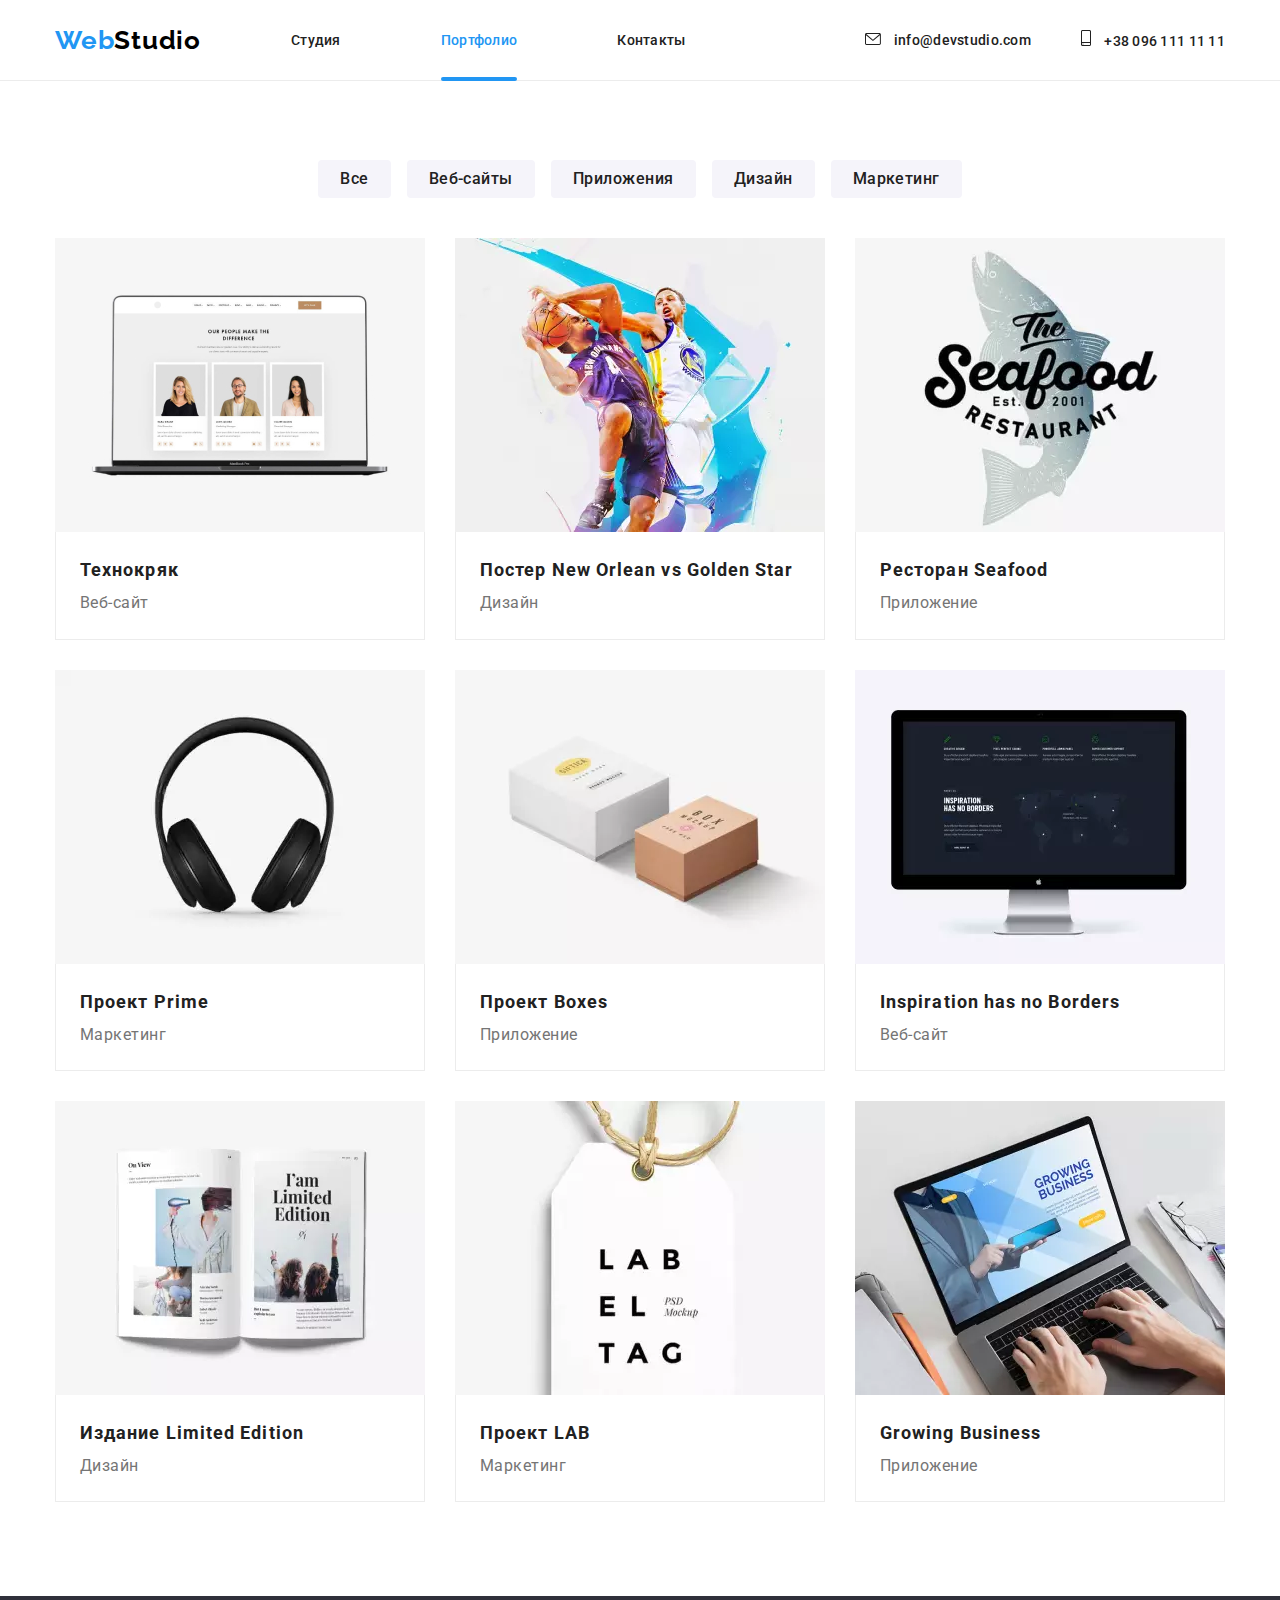
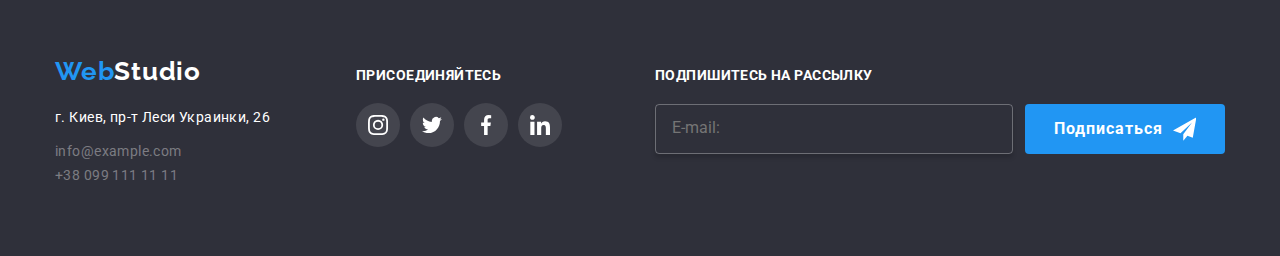
==== portfolio.html @ 4ef81e88 "/" ====
<!DOCTYPE html>
<html lang="ru">
<head>
    <meta charset="UTF-8">
    <meta http-equiv="X-UA-Compatible" content="IE=edge">
    <meta name="viewport" content="width=device-width, initial-scale=1.0">
    <title>Портфолио</title>
    <link 
    href="https://fonts.googleapis.com/css2?family=Raleway:wght@700&family=Roboto:wght@400;500;700;900&display=swap" 
    rel="stylesheet">
    <link  href="https://cdnjs.cloudflare.com/ajax/libs/modern-normalize/1.1.0/modern-normalize.min.css"
     rel="stylesheet"> 
   
     <link rel="stylesheet" href="./css/main.min.css">
</head>
<body>
       <header class="header">
            <div class="container header__container"> 
                <nav class="navigation">
                    <a class="logo" href="./index.html" lang="en">Web<span class="logo__color">Studio</span> </a>
                    
                    <ul class="nav-list">
                        <li class="nav-list__item">
                            <a href="./index.html" class="nav-list__link">Студия</a>
                        </li>
                        <li class="nav-list__item">
                            <a href="" class="nav-list__link nav-list__link--current">Портфолио</a>
                        </li>
                        <li class="nav-list__item">
                            <a href="" class="nav-list__link">Контакты</a>
                        </li>
                    </ul>
                </nav>    
                <ul class="contact">
                    <li class="contact__item ">
                        <a href="mailto:info@devstudio.com" class="contact__link">
                        <svg class="contact__icon"  width="16"  height="12">
                            <use href="./images/icon/symbol-defs.svg#icon-envelope"></use>
                        </svg>
                             info@devstudio.com</a>
                    </li> 
                    <li class="contact__item ">
                        <a href="tel:+380961111111" class="contact__link" > 
                            <svg class="contact__icon" width="10"  height="16">
                                <use href="./images/icon/symbol-defs.svg#icon-smartphone"></use>
                            </svg>   
                             +38 096 111 11 11</a>
                    </li>
                </ul>
                 <!--мобильная версия 480-->
                <button type="button" class="mobile-menu-btn" aria-expanded="false" data-menu-open>
                    <svg class="mobile-menu-btn__icon"  width="40"  height="40"
                        aria-label="Переключатель мобильного меню">
                        <use href="./images/icon/symbol-defs.svg#burger-menu-icon"></use>
                    </svg>
                </button>

            </div>
             <!--скрытое меню-->
             <div class="mobile-menu" data-menu>
                <div class="container mobile-menu__container">
                  <button type="button" class="mobile-menu__close-btn" data-menu-close>
                    <svg class="mobile-menu__close-icon" width="40" height="40">
                      <use href="./images/icon/symbol-defs.svg#close-icon"></use>
                    </svg>
                  </button>
                  <nav class="mobile-menu__nav ">
                    <ul class="mobile-menu__list">
                        <li class="mobile-menu__nav-item">
                        <a class="mobile-menu__link mobile__nav-link--current" href="./index.html">Студия</a>
                        </li>
                        <li class="mobile-menu__nav-item">
                        <a class="mobile-menu__link" href="./portfolio.html">Портфолио</a>
                        </li>
                        <li class="mobile-menu__nav-item">
                        <a class="mobile-menu__link" href="">Контакты</a>
                        </li>
                    </ul>
                </nav>
                    <ul class="mobile-menu__contact">
                        <li class="mobile-menu__contact-item">
                            <a href="tel:+380961111111" class="mobile-menu__contact-link--phone" >   
                                +38 096 111 11 11</a>
                        </li>
                        <li class="mobile-menu__contact-item">
                            <a href="mailto:info@devstudio.com" class="mobile-menu__contact-link--email">
                                info@devstudio.com</a>
                        </li> 
                    </ul>
                    <ul class="mobile-menu__social-list">
                        <li class="mobile-menu__social-item">
                            <a class="mobile-menu__social-link" href="">Instagram</a>
                        </li>
                        <li class="mobile-menu__social-item">
                            <a class="mobile-menu__social-link" href="">Twitter</a>
                        </li>
                        <li class="mobile-menu__social-item">
                            <a class="mobile-menu__social-link" href="">Facebook</a>
                        </li>
                        <li class="mobile-menu__social-item">
                            <a class="mobile-menu__social-link" href="">LinkedIn</a>
                        </li>
                    </ul>
                </div> 
            </div>
        </header>
        
        <main>
            <section class="section"> 
                <div class="container">
                    <h1 class="visually-hidden" visually-hidden> Наши проекты</h1>
                        <ul class="filter-list">
                            <li class="filter-list__item">
                                <button type="button" class="filter-list__button">Все</button>
                            </li>
                            <li class="filter-list__item">
                                <button type="button" class="filter-list__button">Веб-сайты</button>
                            </li>
                            <li class="filter-list__item">
                                <button type="button" class="filter-list__button">Приложения</button>
                            </li>
                            <li class="filter-list__item">
                                <button type="button" class="filter-list__button">Дизайн</button>
                            </li>
                            <li class="filter-list__item">
                                <button type="button" class="filter-list__button">Маркетинг</button>
                            </li>
                        </ul>

                        <ul class="projects-list">
                            <li class="projects-list__item">
                                <a href="#" class="projects-list__link">
                                    <div class="projects-list__overlay">
                                        <picture>
                                            <source 
                                                srcset="./images/img/portfolio-img/img1/webp/img1-lap_370x294.webp 1x, ./images/img/portfolio-img/img1/webp/img1-lap_740x588@2x.webp 2x"
                                                media="(min-width:1199.99px)" type="image/webp">
                                             
                                         
                                            <source
                                                srcset="./images/img/portfolio-img/img1/webp/img1-tab_354x294.webp 1x, ./images/img/portfolio-img/img1/webp/img1-tab_708x588@2x.webp 2x"
                                                media="(min-width:767.99px)" type="image/webp">
        
                                            <source
                                                srcset="./images/img/portfolio-img/img1/webp/img1-mob_450x294.webp 1x, ./images/img/portfolio-img/img1/webp/img1-mob_900x588@2x.webp 2x"
                                                media="(max-width:767.99px)" type="image/webp">
        
                                            <source
                                                srcset="./images/img/portfolio-img/img1/progressive-jpeg/img1-lap_370x294-progressive.jpeg 1x, ./images/img/portfolio-img/img1/progressive-jpeg/img1-lap_740x588@2x-progressive.jpeg 2x"
                                                media="(min-width:1199.99px)">
        
                                            <source
                                                srcset="./images/img/portfolio-img/img1/progressive-jpeg/img1-tab_354x294-progressive.jpeg 1x, ./images/img/portfolio-img/img1/progressive-jpeg/img1-tab_708x588@2x-progressive.jpeg 2x"
                                                media="(min-width:767.99px)">
        
                                            <source
                                                srcset="./images/img/portfolio-img/img1/progressive-jpeg/img1-mob_450x294-progressive.jpeg 1x, ./images/img/portfolio-img/img1/progressive-jpeg/img1-mob_900x588@2x-progressive.jpeg 2x"
                                                media="(max-width:767.99px)">
        
                                            <img src="./images/img/portfolio-img/img1/webp/img1-lap_740x588@2x.webp" alt="Пример дизайна постера" />
                                        </picture>
                            
                                        <p class="projects-list__overlay-text">
                                            Технокряк это современная площадка распространения коронавируса. Компании используют
                                            эту платформу для цифрового
                                            шпионажа и атак на защищённые сервера конкурентов.
                                        </p>
                                    </div>
                                    <div class="projects-list__container projects-list__container--bot">
                                        <h2 class="projects-list__title">Технокряк</h2>
                                        <p class="projects-list__text">Веб-сайт</p>
                                    </div>
                                </a>
                            </li>
                            <li class="projects-list__item">
                                 <a href="#" class="projects-list__link">
                                    <div class="projects-list__overlay">
                                        <picture>
                                            <source
                                                srcset="./images/img/portfolio-img/img2/webp/img2-lap_370x294.webp 1x, ./images/img/portfolio-img/img2/webp/img2-lap_740x588@2x.webp 2x"
                                                media="(min-width:1199.99px)" type="image/webp">
        
                                            <source
                                                srcset="./images/img/portfolio-img/img2/webp/img2-tab_354x294.webp 1x, ./images/img/portfolio-img/img2/webp/img2-tab_708x588@2x.webp 2x"
                                                media="(min-width:767.99px)" type="image/webp">
        
                                            <source
                                                srcset="./images/img/portfolio-img/img2/webp/img2-mob_450x294.webp 1x, ./images/img/portfolio-img/img2/webp/img2-mob_900x588@2x.webp 2x"
                                                media="(max-width:767.99px)" type="image/webp">
        
                                            <source
                                                srcset="./images/img/portfolio-img/img2/progressive-jpeg/img2-lap_370x294-progressive.jpeg 1x, ./images/img/portfolio-img/img2/progressive-jpeg/img2-lap_740x588@2x-progressive.jpeg 2x"
                                                media="(min-width:1199.99px)">
        
                                            <source
                                                srcset="./images/img/portfolio-img/img2/progressive-jpeg/img2-tab_354x294-progressive.jpeg 1x, ./images/img/portfolio-img/img2/progressive-jpeg/img2-tab_708x588@2x-progressive.jpeg 2x"
                                                media="(min-width:767.99px)">
        
                                            <source
                                                srcset="./images/img/portfolio-img/img2/progressive-jpeg/img2-mob_450x294-progressive.jpeg 1x, ./images/img/portfolio-img/img2/progressive-jpeg/img2-mob_900x588@2x-progressive.jpeg 2x"
                                                media="(max-width:767.99px)">
        
                                            <img src="./images/img/portfolio-img/img2/webp/img2-lap_740x588@2x.webp" alt="Пример дизайна постера" />
                                        </picture>
                                        
                                        <p class="projects-list__overlay-text">
                                            Технокряк это современная площадка распространения коронавируса. Компании используют
                                            эту платформу для цифрового
                                            шпионажа и атак на защищённые сервера конкурентов.
                                        </p>
                                    </div>
                                    <div class="projects-list__container">
                                        <h2 class="projects-list__title">Постер New Orlean vs Golden Star</h2>
                                        <p class="projects-list__text">Дизайн</p>
                                    </div>
                                </a>
                            </li>
                            <li class="projects-list__item">
                                 <a href="#" class="projects-list__link">
                                    <div class="projects-list__overlay">
                                        <picture>
                                            <source
                                                srcset="./images/img/portfolio-img/img3/webp/img3-lap_370x294.webp 1x, ./images/img/portfolio-img/img3/webp/img3-lap_740x588@2x.webp 2x"
                                                media="(min-width:1199.99px)" type="image/webp">
        
                                            <source
                                                srcset="./images/img/portfolio-img/img3/webp/img3-tab_354x294.webp 1x, ./images/img/portfolio-img/img3/webp/img3-tab_708x588@2x.webp 2x"
                                                media="(min-width:767.99px)" type="image/webp">
        
                                            <source
                                                srcset="./images/img/portfolio-img/img3/webp/img3-mob_450x294.webp 1x, ./images/img/portfolio-img/img3/webp/img3-mob_900x588@2x.webp 2x"
                                                media="(max-width:767.99px)" type="image/webp">
        
                                            <source
                                                srcset="./images/img/portfolio-img/img3/progressive-jpeg/img3-lap_370x294-progressive.jpeg 1x, ./images/img/portfolio-img/img3/progressive-jpeg/img3-lap_740x588@2x-progressive.jpeg 2x"
                                                media="(min-width:1199.99px)">
        
                                            <source
                                                srcset="./images/img/portfolio-img/img3/progressive-jpeg/img3-tab_354x294-progressive.jpeg 1x, ./images/img/portfolio-img/img3/progressive-jpeg/img3-tab_708x588@2x-progressive.jpeg 2x"
                                                media="(min-width:767.99px)">
        
                                            <source
                                                srcset="./images/img/portfolio-img/img3/progressive-jpeg/img3-mob_450x294-progressive.jpeg 1x, ./images/img/portfolio-img/img3/progressive-jpeg/img3-mob_900x588@2x-progressive.jpeg 2x"
                                                media="(max-width:767.99px)">
        
                                            <img src="./images/img/portfolio-img/img3/webp/img3-lap_740x588@2x.webp" alt="Приложения для ресторана" />
                                        </picture>

                                    
                                        <p class="projects-list__overlay-text">
                                            Технокряк это современная площадка распространения коронавируса. Компании используют
                                            эту платформу для цифрового
                                            шпионажа и атак на защищённые сервера конкурентов.
                                        </p>
                                    </div>
                                    <div class="projects-list__container">
                                        <h2 class="projects-list__title">Ресторан Seafood</h2>
                                        <p class="projects-list__text">Приложение</p>
                                    </div>
                                </a>
                            </li>
                            <li class="projects-list__item">
                                 <a href="#" class="projects-list__link">
                                    <div class="projects-list__overlay">
                                        <picture>
                                            <source
                                                srcset="./images/img/portfolio-img/img4/webp/img4-lap_370x294.webp 1x, ./images/img/portfolio-img/img4/webp/img4-lap_740x588@2x.webp 2x"
                                                media="(min-width:1199.99px)" type="image/webp">
        
                                            <source
                                                srcset="./images/img/portfolio-img/img4/webp/img4-tab_354x294.webp 1x, ./images/img/portfolio-img/img4/webp/img4-tab_708x588@2x.webp 2x"
                                                media="(min-width:767.99px)" type="image/webp">
        
                                            <source
                                                srcset="./images/img/portfolio-img/img4/webp/img4-mob_450x294.webp 1x, ./images/img/portfolio-img/img4/webp/img4-mob_900x588@2x.webp 2x"
                                                media="(max-width:767.99px)" type="image/webp">
        
                                            <source
                                                srcset="./images/img/portfolio-img/img4/progressive-jpeg/img4-lap_370x294-progressive.jpeg 1x, ./images/img/portfolio-img/img4/progressive-jpeg/img4-lap_740x588@2x-progressive.jpeg 2x"
                                                media="(min-width:1199.99px)">
        
                                            <source
                                                srcset="./images/img/portfolio-img/img4/progressive-jpeg/img4-tab_354x294-progressive.jpeg 1x, ./images/img/portfolio-img/img4/progressive-jpeg/img4-tab_708x588@2x-progressive.jpeg 2x"
                                                media="(min-width:767.99px)">
        
                                            <source
                                                srcset="./images/img/portfolio-img/img4/progressive-jpeg/img4-mob_450x294-progressive.jpeg 1x, ./images/img/portfolio-img/img4/progressive-jpeg/img4-mob_900x588@2x-progressive.jpeg 2x"
                                                media="(max-width:767.99px)">
        
                                            <img src="./images/img/portfolio-img/img4/webp/img4-lap_740x588@2x.webp" alt="Маркетинговый проект Прайм" />
                                        </picture>
        
                                       
                                        <p class="projects-list__overlay-text">
                                            Технокряк это современная площадка распространения коронавируса. Компании используют
                                            эту платформу для цифрового
                                            шпионажа и атак на защищённые сервера конкурентов.
                                        </p>
                                    </div>
                                    <div class="projects-list__container">
                                        <h2 class="projects-list__title">Проект Prime</h2>
                                        <p class="projects-list__text">Маркетинг</p>
                                    </div>
                                </a>
                            </li>
                            <li class="projects-list__item">
                                 <a href="#" class="projects-list__link">
                                    <div class="projects-list__overlay">
                                        <picture>
                                            <source
                                                srcset="./images/img/portfolio-img/img5/webp/img5-lap_370x294.webp 1x, ./images/img/portfolio-img/img5/webp/img5-lap_740x588@2x.webp 2x"
                                                media="(min-width:1199.99px)" type="image/webp">
        
                                            <source
                                                srcset="./images/img/portfolio-img/img5/webp/img5-tab_354x294.webp 1x, ./images/img/portfolio-img/img5/webp/img5-tab_708x588@2x.webp 2x"
                                                media="(min-width:767.99px)" type="image/webp">
        
                                            <source
                                                srcset="./images/img/portfolio-img/img5/webp/img5-mob_450x294.webp 1x, ./images/img/portfolio-img/img5/webp/img5-mob_900x588@2x.webp 2x"
                                                media="(max-width:767.99px)" type="image/webp">
        
                                            <source
                                                srcset="./images/img/portfolio-img/img5/progressive-jpeg/img5-lap_370x294-progressive.jpeg 1x, ./images/img/portfolio-img/img5/progressive-jpeg/img5-lap_740x588@2x-progressive.jpeg 2x"
                                                media="(min-width:1199.99px)">
        
                                            <source
                                                srcset="./images/img/portfolio-img/img5/progressive-jpeg/img5-tab_354x294-progressive.jpeg 1x, ./imagesimg/portfolio-img/img5/progressive-jpeg/img5-tab_708x588@2x-progressive.jpeg 2x"
                                                media="(min-width:767.99px)">
        
                                            <source
                                                srcset="./images/img/portfolio-img/img5/progressive-jpeg/img5-mob_450x294-progressive.jpeg 1x, ./images/img/portfolio-img/img5/progressive-jpeg/img5-mob_900x588@2x-progressive.jpeg 2x"
                                                media="(max-width:767.99px)">
        
                                            <img src="./images/img/portfolio-img/img5/webp/img5-lap_740x588@2x.webp" alt="Приложение коробки" />
                                        </picture>
                                    
                                        <p class="projects-list__overlay-text">
                                            Технокряк это современная площадка распространения коронавируса. Компании используют
                                            эту платформу для цифрового
                                            шпионажа и атак на защищённые сервера конкурентов.
                                        </p>
                                    </div>
                                    <div class="projects-list__container">
                                        <h2 class="projects-list__title">Проект Boxes</h2>
                                        <p class="projects-list__text">Приложение</p>
                                    </div>
                                </a>
                            </li>
                            <li class="projects-list__item">
                                 <a href="#" class="projects-list__link">
                                    <div class="projects-list__overlay">
                                        <picture>
                                            <source
                                                srcset="./images/img/portfolio-img/img6/webp/img6-lap_370x294.webp 1x, ./images/img/portfolio-img/img6/webp/img6-lap_740x588@2x.webp 2x"
                                                media="(min-width:1199.99px)" type="image/webp">
        
                                            <source
                                                srcset="./images/img/portfolio-img/img6/webp/img6-tab_354x294.webp 1x, ./images/img/portfolio-img/img6/webp/img6-tab_708x588@2x.webp 2x"
                                                media="(min-width:767.99px)" type="image/webp">
        
                                            <source
                                                srcset="./images/img/portfolio-img/img6/webp/img6-mob_450x294.webp 1x, ./images/img/portfolio-img/img6/webp/img6-mob_900x588@2x.webp 2x"
                                                media="(max-width:767.99px)" type="image/webp">
        
                                            <source
                                                srcset="./images/img/portfolio-img/img6/progressive-jpeg/img6-lap_370x294-progressive.jpeg 1x, ./images/img/portfolio-img/img6/progressive-jpeg/img6-lap_740x588@2x-progressive.jpeg 2x"
                                                media="(min-width:1199.99px)">
        
                                            <source
                                                srcset="./images/img/portfolio-img/img6/progressive-jpeg/img6-tab_354x294-progressive.jpeg 1x, ./images/img/portfolio-img/img6/progressive-jpeg/img6-tab_708x588@2x-progressive.jpeg 2x"
                                                media="(min-width:767.99px)">
        
                                            <source
                                                srcset="./images/img/portfolio-img/img6/progressive-jpeg/img6-mob_450x294-progressive.jpeg 1x, ./images/img/portfolio-img/img6/progressive-jpeg/img6-mob_900x588@2x-progressive.jpeg 2x"
                                                media="(max-width:767.99px)">
        
                                            <img src="./images/img/portfolio-img/img6/webp/img6-lap_740x588@2x.webp" lang="en"
                                                alt=" Web-site Inspiration has no Borders" />
                                        </picture>

                                        <p class="projects-list__overlay-text">
                                            Технокряк это современная площадка распространения коронавируса. Компании используют
                                            эту платформу для цифрового
                                            шпионажа и атак на защищённые сервера конкурентов.
                                        </p>
                                    </div>
                                    <div class="projects-list__container">
                                        <h2 class="projects-list__title">Inspiration has no Borders</h2>
                                        <p class="projects-list__text">Веб-сайт</p>
                                    </div>
                                </a>
                            </li>
                            <li class="projects-list__item">
                                 <a href="#" class="projects-list__link">
                                    <div class="projects-list__overlay">
                                        <picture>
                                            <source
                                                srcset="./images/img/portfolio-img/img7/webp/img7-lap_370x294.webp 1x, ./images/img/portfolio-img/img7/webp/img7-lap_740x588@2x.webp 2x"
                                                media="(min-width:1199.99px)" type="image/webp">
        
                                            <source
                                                srcset="./images/img/portfolio-img/img7/webp/img7-tab_354x294.webp 1x, ./images/img/portfolio-img/img7/webp/img7-tab_708x588@2x.webp 2x"
                                                media="(min-width:767.99px)" type="image/webp">
        
                                            <source
                                                srcset="./images/img/portfolio-img/img7/webp/img7-mob_450x294.webp 1x, ./images/img/portfolio-img/img7/webp/img7-mob_900x588@2x.webp 2x"
                                                media="(max-width:767.99px)" type="image/webp">
        
                                            <source
                                                srcset="./images/img/portfolio-img/img7/progressive-jpeg/img7-lap_370x294-progressive.jpeg 1x, ./images/img/portfolio-img/img7/progressive-jpeg/img7-lap_740x588@2x-progressive.jpeg 2x"
                                                media="(min-width:1199.99px)">
        
                                            <source
                                                srcset="./images/img/portfolio-img/img7/progressive-jpeg/img7-tab_354x294-progressive.jpeg 1x, ./images/img/portfolio-img/img7/progressive-jpeg/img7-tab_708x588@2x-progressive.jpeg 2x"
                                                media="(min-width:767.99px)">
        
                                            <source
                                                srcset="./images/img/portfolio-img/img7/progressive-jpeg/img7-mob_450x294-progressive.jpeg 1x, ./images/img/portfolio-img/img7/progressive-jpeg/img7-mob_900x588@2x-progressive.jpeg 2x"
                                                media="(max-width:767.99px)">
        
                                            <img src="./images/img/portfolio-img/img7/webp/img7-lap_740x588@2x.webp" alt="Дизайн книги" />
                                        </picture>
                                      
                                        <p class="projects-list__overlay-text">
                                            Технокряк это современная площадка распространения коронавируса. Компании используют
                                            эту платформу для цифрового
                                            шпионажа и атак на защищённые сервера конкурентов.
                                        </p>
                                    </div>
                                    <div class="projects-list__container">
                                        <h2 class="projects-list__title">Издание Limited Edition</h2>
                                        <p class="projects-list__text">Дизайн</p>
                                    </div>
                                </a>
                            </li>
                            <li class="projects-list__item">
                                 <a href="#" class="projects-list__link">
                                    <div class="projects-list__overlay">
                                        <picture>
                                            <source
                                                srcset="./images/img/portfolio-img/img8/webp/img8-lap_370x294.webp 1x, ./images/img/portfolio-img/img8/webp/img8-lap_740x588@2x.webp 2x"
                                                media="(min-width:1199.99px)" type="image/webp">
        
                                            <source
                                                srcset="./images/img/portfolio-img/img8/webp/img8-tab_354x294.webp 1x, ./images/img/portfolio-img/img8/webp/img8-tab_708x588@2x.webp 2x"
                                                media="(min-width:767.99px)" type="image/webp">
        
                                            <source
                                                srcset="./images/img/portfolio-img/img8/webp/img8-mob_450x294.webp 1x, ./images/img/portfolio-img/img8/webp/img8-mob_900x588@2x.webp 2x"
                                                media="(max-width:767.99px)" type="image/webp">
        
                                            <source
                                                srcset="./images/img/portfolio-img/img8/progressive-jpeg/img8-lap_370x294-progressive.jpeg 1x, ./images/img/portfolio-img/img8/progressive-jpeg/img8-lap_740x588@2x-progressive.jpeg 2x"
                                                media="(min-width:1199.99px)">
        
                                            <source
                                                srcset="./images/img/portfolio-img/img8/progressive-jpeg/img8-tab_354x294-progressive.jpeg 1x, ./images/img/portfolio-img/img8/progressive-jpeg/img8-tab_708x588@2x-progressive.jpeg 2x"
                                                media="(min-width:767.99px)">
        
                                            <source
                                                srcset="./images/img/portfolio-img/img8/progressive-jpeg/img8-mob_450x294-progressive.jpeg 1x, ./images/img/portfolio-img/img8/progressive-jpeg/img8-mob_900x588@2x-progressive.jpeg 2x"
                                                media="(max-width:767.99px)">
        
                                            <img src="./images/img/portfolio-img/img8/webp/img8-lap_740x588@2x.webp" alt="Маркетинговый проект" />
                                        </picture>
        
                                      
                                        <p class="projects-list__overlay-text">
                                            Технокряк это современная площадка распространения коронавируса. Компании используют
                                            эту платформу для цифрового
                                            шпионажа и атак на защищённые сервера конкурентов.
                                        </p>
                                    </div>
                                    <div class="projects-list__container">
                                        <h2 class="projects-list__title">Проект LAB</h2>
                                        <p class="projects-list__text">Маркетинг</p>
                                    </div>
                                </a>
                            </li>
                            <li class="projects-list__item">
                                 <a href="#" class="projects-list__link">
                                    <div class="projects-list__overlay">
                                        <picture>
                                            <source
                                                srcset="./images/img/portfolio-img/img9/webp/img9-lap_370x294.webp 1x, ./images/img/portfolio-img/img9/webp/img9-lap_740x588@2x.webp 2x"
                                                media="(min-width:1199.99px)" type="image/webp">
        
                                            <source
                                                srcset="./images/img/portfolio-img/img9/webp/img9-tab_354x294.webp 1x, ./images/img/portfolio-img/img9/webp/img9-tab_708x588@2x.webp 2x"
                                                media="(min-width:767.99px)" type="image/webp">
        
                                            <source
                                                srcset="./images/img/portfolio-img/img9/webp/img9-mob_450x294.webp 1x, ./images/img/portfolio-img/img9/webp/img9-mob_900x588@2x.webp 2x"
                                                media="(max-width:767.99px)" type="image/webp">
        
                                            <source
                                                srcset="./images/img/portfolio-img/img9/progressive-jpeg/img9-lap_370x294-progressive.jpeg 1x, ./images/img/portfolio-img/img9/progressive-jpeg/img9-lap_740x588@2x-progressive.jpeg 2x"
                                                media="(min-width:1199.99px)">
        
                                            <source
                                                srcset="./images/img/portfolio-img/img9/progressive-jpeg/img9-tab_354x294-progressive.jpeg 1x, ./images/img/portfolio-img/img9/progressive-jpeg/img9-tab_708x588@2x-progressive.jpeg 2x"
                                                media="(min-width:767.99px)">
        
                                            <source
                                                srcset="./images/img/portfolio-img/img9/progressive-jpeg/img9-mob_450x294-progressive.jpeg 1x, ./images/img/portfolio-img/img9/progressive-jpeg/img9-mob_900x588@2x-progressive.jpeg 2x"
                                                media="(max-width:767.99px)">
        
                                            <img src="./images/img/portfolio-img/img9/webp/img9-lap_740x588@2x.webp" alt="Growing Business app"
                                                lang="en" />
                                        </picture>
                                        
                                        <p class="projects-list__overlay-text">
                                            Технокряк это современная площадка распространения коронавируса. Компании используют
                                            эту платформу для цифрового
                                            шпионажа и атак на защищённые сервера конкурентов.
                                        </p>
                                    </div>
                                    <div class="projects-list__container">
                                        <h2 class="projects-list__title">Growing Business</h2>
                                        <p class="projects-list__text">Приложение</p>
                                    </div>
                                </a>
                            </li>
                        </ul>
                </div>
            </section>    
        </main>
        <footer class="footer">
            <div class=" container footer__container"> 
                <div class="footer__contacts">
                    <a class="footer__logo"  href="./index.html" lang="en" >Web<span class="footer-color">Studio</span></a> 
                    <address class="address">
                        <ul class="address__list">
                            <li class="address__item">
                                <a href="https://www.google.com.ua/maps/place/%D0%B1%D1%83%D0%BB.+%D0%9B%D0%B5%D1%81%D0%B8+%D0%A3%D0%BA%D1%80%D0%B0%D0%B8%D0%BD%D0%BA%D0%B8,+26,+%D0%9A%D0%B8%D0%B5%D0%B2,+02000/@50.4265807,30.5361971,17z/data=!3m1!4b1!4m5!3m4!1s0x40d4cf0e033ecbe9:0x57a4dffefec77da0!8m2!3d50.4265807!4d30.5383858?hl=ru" 
                                    target="_blank" class="footer__address">г. Киев, пр-т Леси Украинки, 26</a>
                                </li>
                            <li class="address__item">
                                <a href="mailto:info@example.com" class="footer__link">info@example.com</a>
                            </li>
                            <li class="address-item">
                                <a href="tel:+3809911111111" class="footer__link">+38 099 111 11 11</a>
                            </li>
                        </ul>
                    </address>
                </div>
                <div class="footer-social">
                    <h3 class="footer-title">присоединяйтесь</h3>
                    <ul class="footer-social-list">
                        <li class="footer-social-list__item"> 
                            <a class="footer-social-list__link" href="">
                            <svg class="footer-social-list__icon" width="20"  height="20">
                                <use href="./images/icon/symbol-defs.svg#icon-instagram"> </use>
                            </svg>
                            </a>
                        </li>
                        <li class="footer-social-list__item"> 
                            <a class="footer-social-list__link" href="">
                            <svg class="footer-social-list__icon" width="20"  height="20">
                                <use href="./images/icon/symbol-defs.svg#icon-twitter"> </use>
                            </svg>
                            </a>
                        </li>
                        <li class="footer-social-list__item"> 
                            <a class="footer-social-list__link" href="">
                            <svg class="footer-social-list__icon" width="20"  height="20">
                                <use href="./images/icon/symbol-defs.svg#icon-facebook"> </use>
                            </svg>
                            </a>
                        </li>
                        <li class="footer-social-list__item"> 
                            <a class="footer-social-list__link" href="">
                            <svg class="footer-social-list__icon" width="20"  height="20">
                                <use href="./images/icon/symbol-defs.svg#icon-linkedin"> </use>
                            </svg>
                            </a>
                        </li>
                    </ul>
                </div>
                 <!-- 6 дз -->
                <div class="footer__subscribe">
                    <h3 class="subscribe__title">подпишитесь на рассылку</h3>
                    <form class="subscribe__form">
                        <label class="subscribe__label"> 
                          <input type="email" class="subscribe__input" name="email" placeholder="E-mail:"/>
                          <button type="submit" class="subscribe__button">Подписаться
                            <svg class="subscribe__button-icon" width="24"  height="24">
                                <use href="./images/icon/symbol-defs.svg#icon-icon-send"></use>
                            </svg>
                        </button>
                        </label>
                    </form>
                </div>
            </div> 
        </footer>
        <script src="./js/menu.js"></script>
</body>
</html>
---- css/main.min.css ----
:root{--primary-text-color: #757575;--title-text-color: #212121;--accent-color: #2196F3;--color-logo: #000000;--color-background: #2F303A;--color-footer-contact: #FFFFFF60;--background-button-member: #F5F4FA;--primary-color-white: #FFFFFF;--color-box-button: #188CEB}.visually-hidden{position:absolute;width:1px;height:1px;margin:-1px;padding:0;overflow:hidden;border:0;clip:rect(0 0 0 0)}h1,h2,h3,h4,h5,h6,p{margin-top:0;margin-bottom:0}body{font-family:roboto,sans-serif}ul{list-style:none;padding:0;margin:0}img{display:block;max-width:100%;height:auto}.section{padding-top:94px;padding-bottom:94px}.container{width:1200px;padding:0 15px;margin:0 auto}@media screen and (max-width: 480px){.container{width:100%}}@media screen and (min-width: 480px){.container{width:480px}}@media screen and (min-width: 768px){.container{width:768px}}@media screen and (min-width: 1200px){.container{width:1200px}}.backdrop{position:fixed;top:0;left:0;width:100%;height:100%;background-color:rgba(0,0,0,.2);opacity:1;-webkit-transition:opacity 250ms cubic-bezier(0.4, 0, 0.2, 1);transition:opacity 250ms cubic-bezier(0.4, 0, 0.2, 1)}.backdrop.is-hidden{opacity:0;pointer-events:none}.modal{position:absolute;left:50%;top:50%;-webkit-transform:translate(-50%, -50%) scale(1);transform:translate(-50%, -50%) scale(1);width:528px;height:581px;padding:40px;-webkit-box-shadow:0px 1px 3px rgba(0,0,0,.12),0px 1px 1px rgba(0,0,0,.14),0px 2px 1px rgba(0,0,0,.2);box-shadow:0px 1px 3px rgba(0,0,0,.12),0px 1px 1px rgba(0,0,0,.14),0px 2px 1px rgba(0,0,0,.2);border-radius:4px;background-color:var(--primary-color-white);-webkit-transition:-webkit-transform 250ms cubic-bezier(0.4, 0, 0.2, 1);transition:-webkit-transform 250ms cubic-bezier(0.4, 0, 0.2, 1);transition:transform 250ms cubic-bezier(0.4, 0, 0.2, 1);transition:transform 250ms cubic-bezier(0.4, 0, 0.2, 1), -webkit-transform 250ms cubic-bezier(0.4, 0, 0.2, 1)}.backdrop.is-hidden .modal{-webkit-transform:translate(-50%, -50%) scale(1.2);transform:translate(-50%, -50%) scale(1.2)}.modal__button{position:absolute;right:8px;top:8px;padding:0;font-size:0;border-radius:50%;cursor:pointer;border:none;stroke-opacity:.1;-webkit-transition:background-color 250ms cubic-bezier(0.4, 0, 0.2, 1);transition:background-color 250ms cubic-bezier(0.4, 0, 0.2, 1)}.modal__button:hover,.modal__button:focus{fill:var(--accent-color)}.modal__title{font-size:20px;line-height:1.15;text-align:center;letter-spacing:.03em;color:var(--title-text-color);margin-bottom:12px}.modal__item:not(:last-child){margin-bottom:10px}.modal__item:last-child{margin-bottom:20px}.modal__label{position:relative;display:-webkit-box;display:-ms-flexbox;display:flex;-webkit-box-orient:vertical;-webkit-box-direction:normal;-ms-flex-direction:column;flex-direction:column;font-size:12px;line-height:1.17;letter-spacing:.01em;color:var(--primary-text-color)}.modal__label:focus-within .modal__button-icon{fill:var(--accent-color)}.modal__button-icon{position:absolute;left:12px;bottom:11px;fill:var(--title-text-color)}.modal__input{height:40px;border:1px solid rgba(33,33,33,.2);border-radius:4px;outline:none;padding:11px;padding-left:40px;margin-top:4px}.modal__input:focus{border-color:var(--accent-color)}.modal__textarea{height:120px;border:1px solid rgba(33,33,33,.2);border-radius:4px;padding:12px 16px;resize:none;outline:none;margin-top:4px}.modal__textarea:focus{border-color:var(--accent-color)}.modal__item textarea::-webkit-input-placeholder{font-size:14px;line-height:1.14;letter-spacing:.01em;color:rgba(117,117,117,.5)}.modal__item textarea::-moz-placeholder{font-size:14px;line-height:1.14;letter-spacing:.01em;color:rgba(117,117,117,.5)}.modal__item textarea:-ms-input-placeholder{font-size:14px;line-height:1.14;letter-spacing:.01em;color:rgba(117,117,117,.5)}.modal__item textarea::-ms-input-placeholder{font-size:14px;line-height:1.14;letter-spacing:.01em;color:rgba(117,117,117,.5)}.modal__item textarea::placeholder{font-size:14px;line-height:1.14;letter-spacing:.01em;color:rgba(117,117,117,.5)}.modal__label-checkbox{position:relative;display:-webkit-box;display:-ms-flexbox;display:flex;-webkit-box-orient:horizontal;-webkit-box-direction:reverse;-ms-flex-direction:row-reverse;flex-direction:row-reverse;-webkit-box-pack:center;-ms-flex-pack:center;justify-content:center;-webkit-box-align:center;-ms-flex-align:center;align-items:center;margin-bottom:30px;margin-top:20px}.modal__checkbox{-webkit-appearance:none;-moz-appearance:none;appearance:none}.checkbox__icon{width:15px;height:15px;border:2px solid #000;border-radius:2px}.modal__checkbox:checked+.checkbox__icon{background-position:center;border:rgba(0,0,0,0);background-color:var(--accent-color);background-image:url(../images/icon/icon-check2.svg);background-origin:border-box;background-repeat:no-repeat}.checkbox__span{font-size:14px;line-height:1.71;letter-spacing:.03em;color:var(--primary-text-color);margin-left:10px}.modal__link{font-size:14px;line-height:1.71;letter-spacing:.03em;color:var(--accent-color);text-decoration:none;cursor:pointer;-webkit-transition:color 250ms cubic-bezier(0.4, 0, 0.2, 1);transition:color 250ms cubic-bezier(0.4, 0, 0.2, 1)}.modal__link:hover,.modal__link:focus{color:var(--color-box-button);text-decoration:underline}.modal__submit-wrapper{display:-webkit-box;display:-ms-flexbox;display:flex;-webkit-box-pack:center;-ms-flex-pack:center;justify-content:center}.modal__submit{font-family:"Roboto";font-style:normal;font-weight:700;font-size:16px;line-height:1.88;letter-spacing:.06em;padding:10px;width:200px;text-align:center;border:none;-webkit-transition:background-color 250ms cubic-bezier(0.4, 0, 0.2, 1);transition:background-color 250ms cubic-bezier(0.4, 0, 0.2, 1);color:var(--primary-color-white);background-color:var(--accent-color);border-radius:4px;cursor:pointer}.modal__submit:hover,.modal__submit:focus{background-color:var(--color-box-button)}@media(max-width: 1200px){.modal{width:450px;height:609px}.checkbox__span,.modal__link{font-size:12px}}@media screen and (max-width: 481px){.modal{max-width:calc((100% - 30px)/1)}.checkbox__span,.modal__link{font-size:12px}}.logo{color:var(--accent-color);font-family:Raleway,cursive;font-weight:700;font-size:26px;line-height:1.17;text-decoration:none;text-transform:none;letter-spacing:.03em}.logo__color{color:var(--color-logo)}.header{position:relative}.header__container{display:-webkit-box;display:-ms-flexbox;display:flex;-webkit-box-pack:justify;-ms-flex-pack:justify;justify-content:space-between;-webkit-box-align:center;-ms-flex-align:center;align-items:center}.mobile-menu-btn{border:none;background-color:rgba(0,0,0,0);padding:0;line-height:0;cursor:pointer}.mobile-menu-btn__icon{fill:#000}.contact__link{color:var(--primary-text-color)}@media screen and (max-width: 768px){.nav-list{display:none}.contact{display:none}.mobile-menu{position:absolute;z-index:5;top:0;left:0;background-color:#fff;width:100%;height:795px;overflow:auto;opacity:0;visibility:hidden;pointer-events:none;-webkit-transition:opacity 250ms linear,visibility 250ms linear;transition:opacity 250ms linear,visibility 250ms linear}.mobile-menu.is-open{opacity:1;visibility:visible;pointer-events:auto}.mobile-menu__container{position:relative;padding-top:48px;padding-bottom:48px;padding-left:40px}.mobile-menu__close-btn{position:absolute;top:10px;right:15px;border:none;background-color:rgba(0,0,0,0);padding:0;line-height:0;cursor:pointer}.mobile-menu__close-btn:hover,.mobile-menu__close-btn:focus{fill:var(--accent-color)}.mobile-menu__link{font-weight:500;font-size:40px;line-height:1.17;letter-spacing:.02em;text-decoration:none;color:var(--title-text-color)}.mobile-menu__link:hover,.mobile-menu__link:focus{color:var(--accent-color)}.mobile-menu__list>li{margin-top:32px}.mobile-menu__list{margin-bottom:302px}.mobile-menu__contact-link--phone{font-weight:500;font-size:34px;line-height:1.17;letter-spacing:.02em;text-decoration:none;color:var(--accent-color)}.mobile-menu__contact-link--email{font-weight:500;font-size:24px;line-height:1.17;letter-spacing:.02em;text-decoration:none;color:var(--primary-text-color)}.mobile-menu__contact>li{margin-top:32px}.mobile-menu__contact{margin-bottom:64px}.mobile-menu__social-link{font-weight:500;font-size:18px;line-height:1.22;letter-spacing:.02em;text-decoration:none;color:var(--accent-color)}.mobile-menu__social-list{display:-webkit-box;display:-ms-flexbox;display:flex;-webkit-box-align:center;-ms-flex-align:center;align-items:center}.mobile-menu__social-list>li{margin-right:20px}}@media screen and (min-width: 768px){.mobile-menu{display:none}.contact{display:block}.navigation,.nav-list{display:-webkit-box;display:-ms-flexbox;display:flex;-webkit-box-align:center;-ms-flex-align:center;align-items:center}.nav-list__item{position:relative}.nav-list{margin-left:90px}.nav-list .nav-list__item:not(:last-child){margin-right:50px}.nav-list__link{display:block;padding-top:32px;padding-bottom:32px}.nav-list__link,.contact__link{-webkit-transition:color 250ms cubic-bezier(0.4, 0, 0.2, 1);transition:color 250ms cubic-bezier(0.4, 0, 0.2, 1)}.nav-list__link--current::after{content:"";position:absolute;left:0;bottom:-1px;display:block;width:100%;height:4px;border-radius:2px;background-color:var(--accent-color)}.nav-list .nav-list__link--current{color:var(--accent-color)}.contact{margin-left:auto}.contact__link{color:var(--primary-text-color);font-weight:500;font-size:14px;line-height:1.17;text-decoration:none;text-transform:none;letter-spacing:.02em}.contact__icon{fill:currentColor;margin-right:10px}.nav-list__link,.contact__link{color:var(--title-text-color);font-weight:500;font-size:14px;line-height:1.17;text-decoration:none;text-transform:none;letter-spacing:.02em}.nav-list__link:hover,.nav-list__link:focus,.contact__link:hover,.contact__link:focus{color:var(--accent-color)}.contact__link.mail,.contact__link.phone{display:-webkit-box;display:-ms-flexbox;display:flex;-webkit-box-align:center;-ms-flex-align:center;align-items:center;color:var(--primary-text-color)}.contact__link.mail:hover,.contact__link.mail:focus,.contact__link.phone:hover,.contact__link.phone:focus{color:var(--accent-color)}.link.contact__link:focus,.link.contact__link::after{color:var(--accent-color);cursor:pointer;fill:currentColor;-webkit-transition:color 250ms cubic-bezier(0.4, 0, 0.2, 1);transition:color 250ms cubic-bezier(0.4, 0, 0.2, 1)}.mobile-menu-btn{display:none}}@media screen and (min-width: 1200px){.navigation,.nav-list,.contact{display:-webkit-box;display:-ms-flexbox;display:flex;-webkit-box-align:center;-ms-flex-align:center;align-items:center}.header{border-bottom:1px solid #ececec}.header__container{display:-webkit-box;display:-ms-flexbox;display:flex;-webkit-box-pack:center;-ms-flex-pack:center;justify-content:center}.nav-list{margin-left:90px}.nav-list__item{position:relative}.nav-list .nav-list__item+.nav-list__item{margin-left:50px}.nav-list__link{display:block;padding-top:32px;padding-bottom:32px}.contact{margin-left:auto}.contact__item+.contact__item{margin-left:50px}.nav-list__link,.contact__link{-webkit-transition:color 250ms cubic-bezier(0.4, 0, 0.2, 1);transition:color 250ms cubic-bezier(0.4, 0, 0.2, 1)}.nav-list__link--current::after{content:"";position:absolute;left:0;bottom:-1px;display:block;width:100%;height:4px;border-radius:2px;background-color:var(--accent-color)}.nav-list .nav-list__link--current{color:var(--accent-color)}.contact__link{color:var(--primary-text-color);font-weight:500;font-size:14px;line-height:1.17;text-decoration:none;text-transform:none;letter-spacing:.02em}.contact__icon{fill:currentColor;margin-right:10px}.nav-list__link,.contact__link{color:var(--title-text-color);font-weight:500;font-size:14px;line-height:1.17;text-decoration:none;text-transform:none;letter-spacing:.02em}.nav-list__link:hover,.nav-list__link:focus,.contact__link:hover,.contact__link:focus{color:var(--accent-color)}.contact__link.mail,.contact__link.phone{display:-webkit-box;display:-ms-flexbox;display:flex;-webkit-box-align:center;-ms-flex-align:center;align-items:center;color:var(--primary-text-color)}.contact__link.mail:hover,.contact__link.mail:focus,.contact__link.phone:hover,.contact__link.phone:focus{color:var(--accent-color)}.link.contact__link:focus,.link.contact__link::after{color:var(--accent-color);cursor:pointer;fill:currentColor;-webkit-transition:color 250ms cubic-bezier(0.4, 0, 0.2, 1);transition:color 250ms cubic-bezier(0.4, 0, 0.2, 1)}}.box{margin-left:auto;margin-right:auto;display:-webkit-box;display:-ms-flexbox;display:flex;-webkit-box-orient:vertical;-webkit-box-direction:normal;-ms-flex-direction:column;flex-direction:column;-webkit-box-pack:center;-ms-flex-pack:center;justify-content:center;-webkit-box-align:center;-ms-flex-align:center;align-items:center;text-align:center;max-width:480px;height:400px;background-image:-webkit-gradient(linear, left top, left bottom, from(rgba(47, 48, 58, 0.4)), to(rgba(47, 48, 58, 0.4))),url(.././images/img/hero/progressive-jpeg/hero-bg-mob_480x400-progressive.jpeg);background-image:linear-gradient(rgba(47, 48, 58, 0.4), rgba(47, 48, 58, 0.4)),url(.././images/img/hero/progressive-jpeg/hero-bg-mob_480x400-progressive.jpeg);background-repeat:no-repeat;background-position:center;background-size:cover;background-color:#2f303a}.box__title{width:696px;margin-bottom:30px;color:var(--primary-color-white);font-weight:900;font-size:26px;line-height:1.62;text-align:center;text-transform:uppercase;letter-spacing:.06em}.box__button{display:-webkit-box;display:-ms-flexbox;display:flex;color:var(--primary-color-white);background-color:var(--accent-color);font-family:Roboto,sans-serif;font-weight:700;font-size:16px;line-height:1.88;letter-spacing:.06em;cursor:pointer;-webkit-transition:color 250ms cubic-bezier(0.4, 0, 0.2, 1);transition:color 250ms cubic-bezier(0.4, 0, 0.2, 1);border:0px;border-radius:4px;padding:10px 32px;border:rgba(0,0,0,0)}.box__button:hover,.box__button:focus{background-color:var(--color-box-button)}@media screen and (max-width: 768px){.box{background-image:url(.././images/img/hero/progressive-jpeg/hero-bg-mob_480x400-progressive.jpeg)}.box__title{font-size:26px}}@media screen and (max-width: 768px)and (min-device-pixel-ratio: 2),screen and (max-width: 768px)and (-webkit-min-device-pixel-ratio: 2),screen and (max-width: 768px)and (min-resolution: 192dpi),screen and (max-width: 768px)and (min-resolution: 2dppx){.box{background-image:url(.././images/img/hero/progressive-jpeg/hero-bg-mob_960x800@2x-progressive.jpeg)}}@media screen and (min-width: 768px){.box{margin-left:auto;margin-right:auto;display:-webkit-box;display:-ms-flexbox;display:flex;-webkit-box-orient:vertical;-webkit-box-direction:normal;-ms-flex-direction:column;flex-direction:column;-webkit-box-pack:center;-ms-flex-pack:center;justify-content:center;-webkit-box-align:center;-ms-flex-align:center;align-items:center;text-align:center;max-width:768px;height:400px;background-image:-webkit-gradient(linear, left top, left bottom, from(rgba(47, 48, 58, 0.4)), to(rgba(47, 48, 58, 0.4))),url(.././images/img/hero/progressive-jpeg/hero-bg-tab_768x400-progressive.jpeg);background-image:linear-gradient(rgba(47, 48, 58, 0.4), rgba(47, 48, 58, 0.4)),url(.././images/img/hero/progressive-jpeg/hero-bg-tab_768x400-progressive.jpeg);background-repeat:no-repeat;background-position:center;background-size:cover;background-color:#2f303a}.box__title{width:696px;margin-bottom:30px;color:var(--primary-color-white);font-weight:900;font-size:26px;line-height:1.62;text-align:center;text-transform:uppercase;letter-spacing:.06em}.box__button{display:-webkit-box;display:-ms-flexbox;display:flex;color:var(--primary-color-white);background-color:var(--accent-color);font-family:Roboto,sans-serif;font-weight:700;font-size:16px;line-height:1.88;letter-spacing:.06em;cursor:pointer;-webkit-transition:color 250ms cubic-bezier(0.4, 0, 0.2, 1);transition:color 250ms cubic-bezier(0.4, 0, 0.2, 1);border:0px;border-radius:4px;padding:10px 32px;border:rgba(0,0,0,0)}.box__button:hover,.box__button:focus{background-color:var(--color-box-button)}.box{background-image:url(.././images/img/hero/progressive-jpeg/hero-bg-tab_768x400-progressive.jpeg)}}@media screen and (min-width: 768px)and (min-device-pixel-ratio: 2),screen and (min-width: 768px)and (-webkit-min-device-pixel-ratio: 2),screen and (min-width: 768px)and (min-resolution: 192dpi),screen and (min-width: 768px)and (min-resolution: 2dppx){.box{background-image:url(.././images/img/hero/progressive-jpeg/hero-bg-tab_1536x800@2x-progressive.jpeg)}}@media screen and (min-width: 1200px){.box{margin-left:auto;margin-right:auto;display:-webkit-box;display:-ms-flexbox;display:flex;-webkit-box-orient:vertical;-webkit-box-direction:normal;-ms-flex-direction:column;flex-direction:column;-webkit-box-pack:center;-ms-flex-pack:center;justify-content:center;-webkit-box-align:center;-ms-flex-align:center;align-items:center;text-align:center;height:600px;max-width:1600px;background-image:-webkit-gradient(linear, left top, left bottom, from(rgba(47, 48, 58, 0.4)), to(rgba(47, 48, 58, 0.4))),url(.././images/img/hero/progressive-jpeg/hero-bg-lap_1600x600-progressive.jpeg);background-image:linear-gradient(rgba(47, 48, 58, 0.4), rgba(47, 48, 58, 0.4)),url(.././images/img/hero/progressive-jpeg/hero-bg-lap_1600x600-progressive.jpeg);background-repeat:no-repeat;background-position:center;background-size:cover;background-color:#2f303a}.box__title{width:696px;margin-bottom:30px;color:var(--primary-color-white);font-weight:900;font-size:44px;line-height:1.36;text-align:center;text-transform:uppercase;letter-spacing:.06em}.box__button{display:-webkit-box;display:-ms-flexbox;display:flex;color:var(--primary-color-white);background-color:var(--accent-color);font-family:Roboto,sans-serif;font-weight:700;font-size:16px;line-height:1.88;letter-spacing:.06em;cursor:pointer;-webkit-transition:color 250ms cubic-bezier(0.4, 0, 0.2, 1);transition:color 250ms cubic-bezier(0.4, 0, 0.2, 1);border:0px;border-radius:4px;padding:10px 32px;border:rgba(0,0,0,0)}.box__button:hover,.box__button:focus{background-color:var(--color-box-button)}.box{background-image:url(.././images/img/hero/progressive-jpeg/hero-bg-lap_1600x600-progressive.jpeg)}}@media screen and (min-width: 1200px)and (min-device-pixel-ratio: 2),screen and (min-width: 1200px)and (-webkit-min-device-pixel-ratio: 2),screen and (min-width: 1200px)and (min-resolution: 192dpi),screen and (min-width: 1200px)and (min-resolution: 2dppx){.box{background-image:url(.././images/img/hero/progressive-jpeg/hero-bg-lap_1600x600@2x-progressive.jpeg)}}.box__container{padding:0 15px;margin:0 auto}@media screen and (max-width: 480px){.box__container{max-width:100%}}@media screen and (min-width: 480px){.box__container{max-width:480px}}@media screen and (min-width: 768px){.box__container{max-width:768px}}@media screen and (min-width: 1200px){.box__container{max-width:1600px}}@media screen and (max-width: 768px){.benefits-list .benefits-list__item:not(:last-child){margin-bottom:30px}.benefits-list__link{max-width:450px;height:120px;background-color:#f5f4fa;margin-bottom:30px;display:-webkit-box;display:-ms-flexbox;display:flex;-webkit-box-align:center;-ms-flex-align:center;align-items:center;-webkit-box-pack:center;-ms-flex-pack:center;justify-content:center}.benefits-list__title{color:var(--title-text-color);font-weight:700;font-size:14px;line-height:1.17;text-transform:uppercase;letter-spacing:.03em;margin-bottom:10px;text-align:center}.benefits-list__text{color:var(--primary-text-color);font-size:14px;line-height:1.71;text-transform:none;letter-spacing:.03em;max-width:450px}}@media screen and (min-width: 768px){.benefits-list{display:-webkit-box;display:-ms-flexbox;display:flex;-ms-flex-wrap:wrap;flex-wrap:wrap;margin:-15px}.benefits-list__item{margin:15px;-ms-flex-preferred-size:calc((100% - 60px)/4);flex-basis:calc((100% - 60px)/4)}.benefits-list__link{width:354px;height:120px;background-color:#f5f4fa;margin-bottom:30px;display:-webkit-box;display:-ms-flexbox;display:flex;-webkit-box-align:center;-ms-flex-align:center;align-items:center;-webkit-box-pack:center;-ms-flex-pack:center;justify-content:center}.benefits-list__title{color:var(--title-text-color);font-weight:700;font-size:14px;line-height:1.17;text-transform:uppercase;letter-spacing:.03em;margin-bottom:10px}.benefits-list__text{color:var(--primary-text-color);font-size:14px;line-height:1.71;text-transform:none;letter-spacing:.03em;max-width:354px}}@media screen and (min-width: 1200px){.benefits-list{display:-webkit-box;display:-ms-flexbox;display:flex;margin:-15px}.benefits-list__item{margin:15px;-ms-flex-preferred-size:calc((100% - 120px)/4);flex-basis:calc((100% - 120px)/4)}.benefits-list__link{width:270px;height:120px;background-color:#f5f4fa;margin-bottom:30px;display:-webkit-box;display:-ms-flexbox;display:flex;-webkit-box-align:center;-ms-flex-align:center;align-items:center;-webkit-box-pack:center;-ms-flex-pack:center;justify-content:center}.benefits-list__title{color:var(--title-text-color);font-weight:700;font-size:14px;line-height:1.17;text-transform:uppercase;letter-spacing:.03em;margin-bottom:10px}.benefits-list__text{color:var(--primary-text-color);font-size:14px;line-height:1.71;text-transform:none;letter-spacing:.03em;max-width:270px}}@media screen and (max-width: 1200px){.section__directions{display:none}}.section.section__directions{padding-top:0;padding-bottom:0}.section__title{color:var(--title-text-color);font-weight:700;font-size:36px;line-height:1.17;text-align:center;text-transform:none;letter-spacing:.03em}.directions-list{display:-webkit-box;display:-ms-flexbox;display:flex;padding-top:50px}.directions-list__item{position:relative}.directions-list__item+.directions-list__item{margin-left:30px}.directions-list__text{position:absolute;bottom:0;width:100%;height:70px;display:-webkit-box;display:-ms-flexbox;display:flex;-webkit-box-align:center;-ms-flex-align:center;align-items:center;-webkit-box-pack:center;-ms-flex-pack:center;justify-content:center;font-weight:700;font-size:14px;line-height:1.14;letter-spacing:.03em;text-transform:uppercase;color:var(--primary-color-white);background:rgba(47,48,58,.8)}.section__team{background-color:var(--background-button-member)}.team-list{display:-webkit-box;display:-ms-flexbox;display:flex;margin-top:50px;-webkit-box-pack:center;-ms-flex-pack:center;justify-content:center}.team-list__item{background-color:var(--primary-color-white);-webkit-box-shadow:0px 1px 3px rgba(0,0,0,.12),0px 1px 1px rgba(0,0,0,.14),0px 2px 1px rgba(0,0,0,.2);box-shadow:0px 1px 3px rgba(0,0,0,.12),0px 1px 1px rgba(0,0,0,.14),0px 2px 1px rgba(0,0,0,.2);border-radius:0px 0px 4px 4px}.team-list__container{padding:30px 0}.team-list__title{color:var(--title-text-color);font-weight:500;font-size:16px;line-height:1.17;text-align:center;text-transform:none;letter-spacing:.03em}.team-list__text{margin-top:10px;color:var(--primary-text-color);font-size:16px;line-height:1.17;text-align:center;text-transform:none;letter-spacing:.03em}.social-list{display:-webkit-box;display:-ms-flexbox;display:flex;-webkit-box-pack:center;-ms-flex-pack:center;justify-content:center;margin-top:16px}.social-list__item+.social-list__item{margin-left:10px}@media screen and (max-width: 768px){.team-list{-webkit-box-orient:vertical;-webkit-box-direction:normal;-ms-flex-direction:column;flex-direction:column;-webkit-box-align:center;-ms-flex-align:center;align-items:center}.team-list__item{max-width:450px;margin:0}.team-list__item+.team-list__item{margin-top:30px}.section__title{color:var(--title-text-color);font-weight:700;font-size:28px;line-height:1.17;text-align:center;text-transform:none;letter-spacing:.03em}}@media screen and (min-width: 768px){.team-list{-ms-flex-wrap:wrap;flex-wrap:wrap;margin:-15px}.team-list__item{margin:15px;-ms-flex-preferred-size:calc((100% - 60px)/2);flex-basis:calc((100% - 60px)/2)}.section__title{margin-bottom:45px}}@media screen and (min-width: 1200px){.team-list{-ms-flex-wrap:nowrap;flex-wrap:nowrap;-webkit-box-orient:horizontal;-webkit-box-direction:normal;-ms-flex-direction:row;flex-direction:row}.team-list__item{margin:0;max-width:270px}.team-list__item+.team-list__item{margin-left:30px}}.social-list__link{display:-webkit-box;display:-ms-flexbox;display:flex;-webkit-box-align:center;-ms-flex-align:center;align-items:center;-webkit-box-pack:center;-ms-flex-pack:center;justify-content:center;width:44px;height:44px;background-color:rgba(0,0,0,0);border-radius:50%;-webkit-transition:background-color 250ms cubic-bezier(0.4, 0, 0.2, 1);transition:background-color 250ms cubic-bezier(0.4, 0, 0.2, 1)}.social-list__link:hover,.social-list__link:focus{background-color:var(--color-box-button)}.social-list__icon{fill:#afb1b8;-webkit-transition:fill 250ms cubic-bezier(0.4, 0, 0.2, 1);transition:fill 250ms cubic-bezier(0.4, 0, 0.2, 1)}.social-list__link:hover .social-list__icon,.social-list__link:focus .social-list__icon{fill:var(--primary-color-white)}.clients-list{display:-webkit-box;display:-ms-flexbox;display:flex;margin-top:50px;-webkit-box-pack:center;-ms-flex-pack:center;justify-content:center}.clients-list__item{-webkit-box-align:center;-ms-flex-align:center;align-items:center;-webkit-box-pack:center;-ms-flex-pack:center;justify-content:center}.clients-list__link{display:-webkit-box;display:-ms-flexbox;display:flex;-webkit-box-align:center;-ms-flex-align:center;align-items:center;-webkit-box-pack:center;-ms-flex-pack:center;justify-content:center;fill:#afb1b8;line-height:0;font-size:0;border:1px solid #afb1b8;border-radius:4px;-webkit-transition:border-color 250ms cubic-bezier(0.4, 0, 0.2, 1);transition:border-color 250ms cubic-bezier(0.4, 0, 0.2, 1)}.clients-list__link:hover,.clients-list__link:focus{border-color:var(--color-box-button)}.clients-list__icon{width:106px;height:60px;fill:#afb1b8;-webkit-transition:fill 250ms cubic-bezier(0.4, 0, 0.2, 1);transition:fill 250ms cubic-bezier(0.4, 0, 0.2, 1)}.clients-list__link:hover .clients-list__icon,.clients-list__link:focus .clients-list__icon{fill:var(--color-box-button)}@media screen and (max-width: 768px){.clients-list{-ms-flex-wrap:wrap;flex-wrap:wrap;margin:-15px;margin-top:30px}.clients-list__item{margin:15px;-ms-flex-preferred-size:calc((100% - 60px)/2);flex-basis:calc((100% - 60px)/2)}.clients-list__link{margin-right:0;width:210px;height:92px}}@media screen and (min-width: 768px){.clients-list{-ms-flex-wrap:wrap;flex-wrap:wrap;margin:-15px}.clients-list__item{margin:15px;-ms-flex-preferred-size:calc((100% - 90px)/3);flex-basis:calc((100% - 90px)/3)}.clients-list__link{width:226px;height:92px}}@media screen and (min-width: 1200px){.clients-list{-ms-flex-wrap:nowrap;flex-wrap:nowrap;-webkit-box-orient:horizontal;-webkit-box-direction:normal;-ms-flex-direction:row;flex-direction:row;margin:0}.clients-list__link{width:170px;height:92px;margin:0}}.footer__container{display:-webkit-box;display:-ms-flexbox;display:flex;-webkit-box-align:baseline;-ms-flex-align:baseline;align-items:baseline}.footer{background-color:var(--color-background);padding:60px 0}.footer__contacts{-webkit-box-flex:1;-ms-flex-positive:1;flex-grow:1}.address{margin-top:20px}.address__list{display:-webkit-box;display:-ms-flexbox;display:flex;-webkit-box-orient:vertical;-webkit-box-direction:normal;-ms-flex-direction:column;flex-direction:column}.address__item+.address__item{margin-top:10px}.footer__logo{color:var(--accent-color);font-family:Raleway;font-weight:700;font-size:26px;line-height:1.17;text-decoration:none;text-transform:none;letter-spacing:.03em}.footer-color{color:var(--primary-color-white)}.footer__address{color:var(--primary-color-white);font-style:normal;font-size:14px;line-height:1.71;text-decoration:none;text-transform:none;letter-spacing:.03em}.footer__link{color:var(--color-footer-contact);font-style:normal;font-size:14px;line-height:1.71;text-decoration:none;text-transform:none;letter-spacing:.03em}.footer-social{margin-left:70px}.footer-title{color:var(--primary-color-white);font-style:normal;font-weight:700;font-size:14px;line-height:1.17;text-transform:uppercase;letter-spacing:.03em}.footer-social-list{display:-webkit-box;display:-ms-flexbox;display:flex;-webkit-box-pack:center;-ms-flex-pack:center;justify-content:center;margin-top:20px}.footer-social-list__item+.footer-social-list__item{margin-left:10px}.footer-social-list__link{display:-webkit-box;display:-ms-flexbox;display:flex;-webkit-box-align:center;-ms-flex-align:center;align-items:center;-webkit-box-pack:center;-ms-flex-pack:center;justify-content:center;width:44px;height:44px;background-color:rgba(0,0,0,0);border-radius:50%;background-color:rgba(255,255,255,.1);-webkit-transition:background-color 250ms cubic-bezier(0.4, 0, 0.2, 1);transition:background-color 250ms cubic-bezier(0.4, 0, 0.2, 1)}.footer-social-list__link:hover,.footer-social-list__link:focus{background-color:var(--accent-color)}.footer-social-list__icon{fill:var(--primary-color-white)}.footer__subscribe{margin-left:93px}.subscribe__title{font-weight:700;font-size:14px;line-height:1.14;letter-spacing:.03em;text-transform:uppercase;margin-bottom:20px;color:var(--primary-color-white)}.subscribe__input{-webkit-box-flex:1;-ms-flex:1 0 auto;flex:1 0 auto;border-radius:4px;padding:15px 16px;background-color:rgba(0,0,0,0);border:1px solid rgba(255,255,255,.3);-webkit-box-shadow:0px 4px 4px rgba(0,0,0,.15);box-shadow:0px 4px 4px rgba(0,0,0,.15);color:var(--primary-color-white);-webkit-transition:border 250ms cubic-bezier(0.4, 0, 0.2, 1);transition:border 250ms cubic-bezier(0.4, 0, 0.2, 1)}.subscribe__label{position:relative;display:-webkit-box;display:-ms-flexbox;display:flex;width:570px;height:50px;fill:#fff}.subscribe__button{display:-webkit-box;display:-ms-flexbox;display:flex;-webkit-box-align:center;-ms-flex-align:center;align-items:center;text-align:center;-webkit-box-pack:space-evenly;-ms-flex-pack:space-evenly;justify-content:space-evenly;font-family:Roboto,sans-serif;font-style:normal;font-weight:700;font-size:16px;line-height:1.88;letter-spacing:.06em;width:200px;height:50px;border-radius:4px;border:none;margin-left:12px;color:var(--primary-color-white);background-color:var(--accent-color);cursor:pointer;-webkit-transition:color 250ms cubic-bezier(0.4, 0, 0.2, 1);transition:color 250ms cubic-bezier(0.4, 0, 0.2, 1);padding:10px 29px}.subscribe__button:hover,.subscribe__button:focus{background-color:var(--color-box-button)}.subscribe__button-icon{margin-left:10px;fill:var(--primary-color-white)}@media screen and (max-width: 768px){.footer{min-height:620px}.footer__container{display:-webkit-box;display:-ms-flexbox;display:flex;-webkit-box-orient:vertical;-webkit-box-direction:normal;-ms-flex-direction:column;flex-direction:column;-webkit-box-align:center;-ms-flex-align:center;align-items:center}.footer__contacts{display:-webkit-box;display:-ms-flexbox;display:flex;-webkit-box-orient:vertical;-webkit-box-direction:normal;-ms-flex-direction:column;flex-direction:column;-webkit-box-align:center;-ms-flex-align:center;align-items:center;-webkit-box-flex:0;-ms-flex-positive:0;flex-grow:0;margin-bottom:60px}.address__list{-webkit-box-align:center;-ms-flex-align:center;align-items:center}.footer-social{margin-bottom:60px}}@media screen and (min-width: 768px){.footer__container{display:-webkit-box;display:-ms-flexbox;display:flex;-ms-flex-wrap:wrap;flex-wrap:wrap}.footer{min-height:480px}.footer-social{margin-left:70px}}@media screen and (max-width: 1200px){.footer-social{display:-webkit-box;display:-ms-flexbox;display:flex;-webkit-box-orient:vertical;-webkit-box-direction:normal;-ms-flex-direction:column;flex-direction:column;-webkit-box-align:center;-ms-flex-align:center;align-items:center;margin:0}.footer__subscribe{width:450px;margin:0;text-align:center;margin:60px auto 0}.subscribe__label{width:100%;-webkit-box-orient:vertical;-webkit-box-direction:normal;-ms-flex-direction:column;flex-direction:column;-webkit-box-align:center;-ms-flex-align:center;align-items:center}.subscribe__input{width:100%;margin-bottom:20px}.subscribe__button{margin:0}}@media screen and (max-width: 540px){.footer__subscribe{width:290px}}@media screen and (min-width: 1200px){.footer{min-height:260px}.footer__container{display:-webkit-box;display:-ms-flexbox;display:flex;-webkit-box-align:baseline;-ms-flex-align:baseline;align-items:baseline}}.filter-list{display:-webkit-box;display:-ms-flexbox;display:flex;margin-bottom:50px}.filter-list__item+.filter-list__item{margin-left:8px}.filter-list__button{margin:0 auto;border-radius:4px;padding:6px 22px;-webkit-transition-property:color;transition-property:color;font-family:Roboto,sans-serif;color:var(--title-text-color);background-color:var(--background-button-member);font-weight:500;font-size:16px;line-height:1.63;letter-spacing:.03em;cursor:pointer;border:rgba(0,0,0,0);border-radius:4px;-webkit-transition:background-color 250ms cubic-bezier(0.4, 0, 0.2, 1),color 250ms cubic-bezier(0.4, 0, 0.2, 1),-webkit-box-shadow 250ms cubic-bezier(0.4, 0, 0.2, 1);transition:background-color 250ms cubic-bezier(0.4, 0, 0.2, 1),color 250ms cubic-bezier(0.4, 0, 0.2, 1),-webkit-box-shadow 250ms cubic-bezier(0.4, 0, 0.2, 1);transition:background-color 250ms cubic-bezier(0.4, 0, 0.2, 1),color 250ms cubic-bezier(0.4, 0, 0.2, 1),box-shadow 250ms cubic-bezier(0.4, 0, 0.2, 1);transition:background-color 250ms cubic-bezier(0.4, 0, 0.2, 1),color 250ms cubic-bezier(0.4, 0, 0.2, 1),box-shadow 250ms cubic-bezier(0.4, 0, 0.2, 1),-webkit-box-shadow 250ms cubic-bezier(0.4, 0, 0.2, 1)}.filter-list__button:hover,.filter-list__button:focus{background-color:var(--accent-color);color:var(--primary-color-white)}.projects-list{display:-webkit-box;display:-ms-flexbox;display:flex;-ms-flex-wrap:wrap;flex-wrap:wrap;margin:-15px}.projects-list__item{margin:15px}.projects-list__link{text-decoration:none;display:block;-webkit-transition:background-color 250ms cubic-bezier(0.4, 0, 0.2, 1);transition:background-color 250ms cubic-bezier(0.4, 0, 0.2, 1)}.projects-list__link:hover,.projects-list__link:focus{-webkit-box-shadow:0px 1px 1px rgba(0,0,0,.12),0px 4px 4px rgba(0,0,0,.06),1px 4px 6px rgba(0,0,0,.16);box-shadow:0px 1px 1px rgba(0,0,0,.12),0px 4px 4px rgba(0,0,0,.06),1px 4px 6px rgba(0,0,0,.16)}.projects-list__overlay-text{position:absolute;bottom:0;width:100%;height:100%;display:block;padding:63px 24px;text-align:center;font-size:18px;line-height:1.56;letter-spacing:.03em;color:#fff;background-color:rgba(33,150,243,.9);-webkit-transition:-webkit-transform 250ms cubic-bezier(0.4, 0, 0.2, 1);transition:-webkit-transform 250ms cubic-bezier(0.4, 0, 0.2, 1);transition:transform 250ms cubic-bezier(0.4, 0, 0.2, 1);transition:transform 250ms cubic-bezier(0.4, 0, 0.2, 1), -webkit-transform 250ms cubic-bezier(0.4, 0, 0.2, 1);-webkit-transform:translateY(101%);transform:translateY(101%)}.projects-list__link:hover .projects-list__overlay-text,.projects-list__link:focus .projects-list__overlay-text{-webkit-transform:translateY(0%);transform:translateY(0%)}.projects-list__overlay{position:relative;overflow:hidden}.projects-list__container{padding:20px 24px;border-right:1px solid #ececec;border-bottom:1px solid #ececec;border-left:1px solid #ececec}.projects-list__title{color:var(--title-text-color);font-weight:700;font-size:18px;line-height:2;letter-spacing:.06em}.projects-list__text{color:var(--primary-text-color);font-size:16px;line-height:1.88;letter-spacing:.03em}.filter-list__item:not(:last-child){margin-right:8px}@media screen and (max-width: 767px){.filter-list{display:-webkit-box;display:-ms-flexbox;display:flex;-ms-flex-wrap:wrap;flex-wrap:wrap;margin-bottom:40px}.filter-list__item:nth-child(-n+3){margin-bottom:15px}.filter-list__item:nth-child(3){margin-left:0}.projects-list{-webkit-box-orient:vertical;-webkit-box-direction:normal;-ms-flex-direction:column;flex-direction:column;-webkit-box-align:center;-ms-flex-align:center;align-items:center}.projects-list__item{-ms-flex-preferred-size:100%;flex-basis:100%}}@media screen and (min-width: 768px){.projects-list__item{-ms-flex-preferred-size:calc((100% - 60px)/2);flex-basis:calc((100% - 60px)/2)}.filter-list{display:-webkit-box;display:-ms-flexbox;display:flex;-webkit-box-pack:center;-ms-flex-pack:center;justify-content:center}}@media screen and (max-width: 1200px){.projects-list__container--bot{padding-bottom:56px}}@media screen and (min-width: 1200px){.filter-list{-ms-flex-wrap:wrap;flex-wrap:wrap;margin:-15px;margin-bottom:40px;-webkit-box-pack:center;-ms-flex-pack:center;justify-content:center}.projects-list__item{-ms-flex-preferred-size:calc((100% - 90px)/3);flex-basis:calc((100% - 90px)/3)}}/*# sourceMappingURL=main.min.css.map */
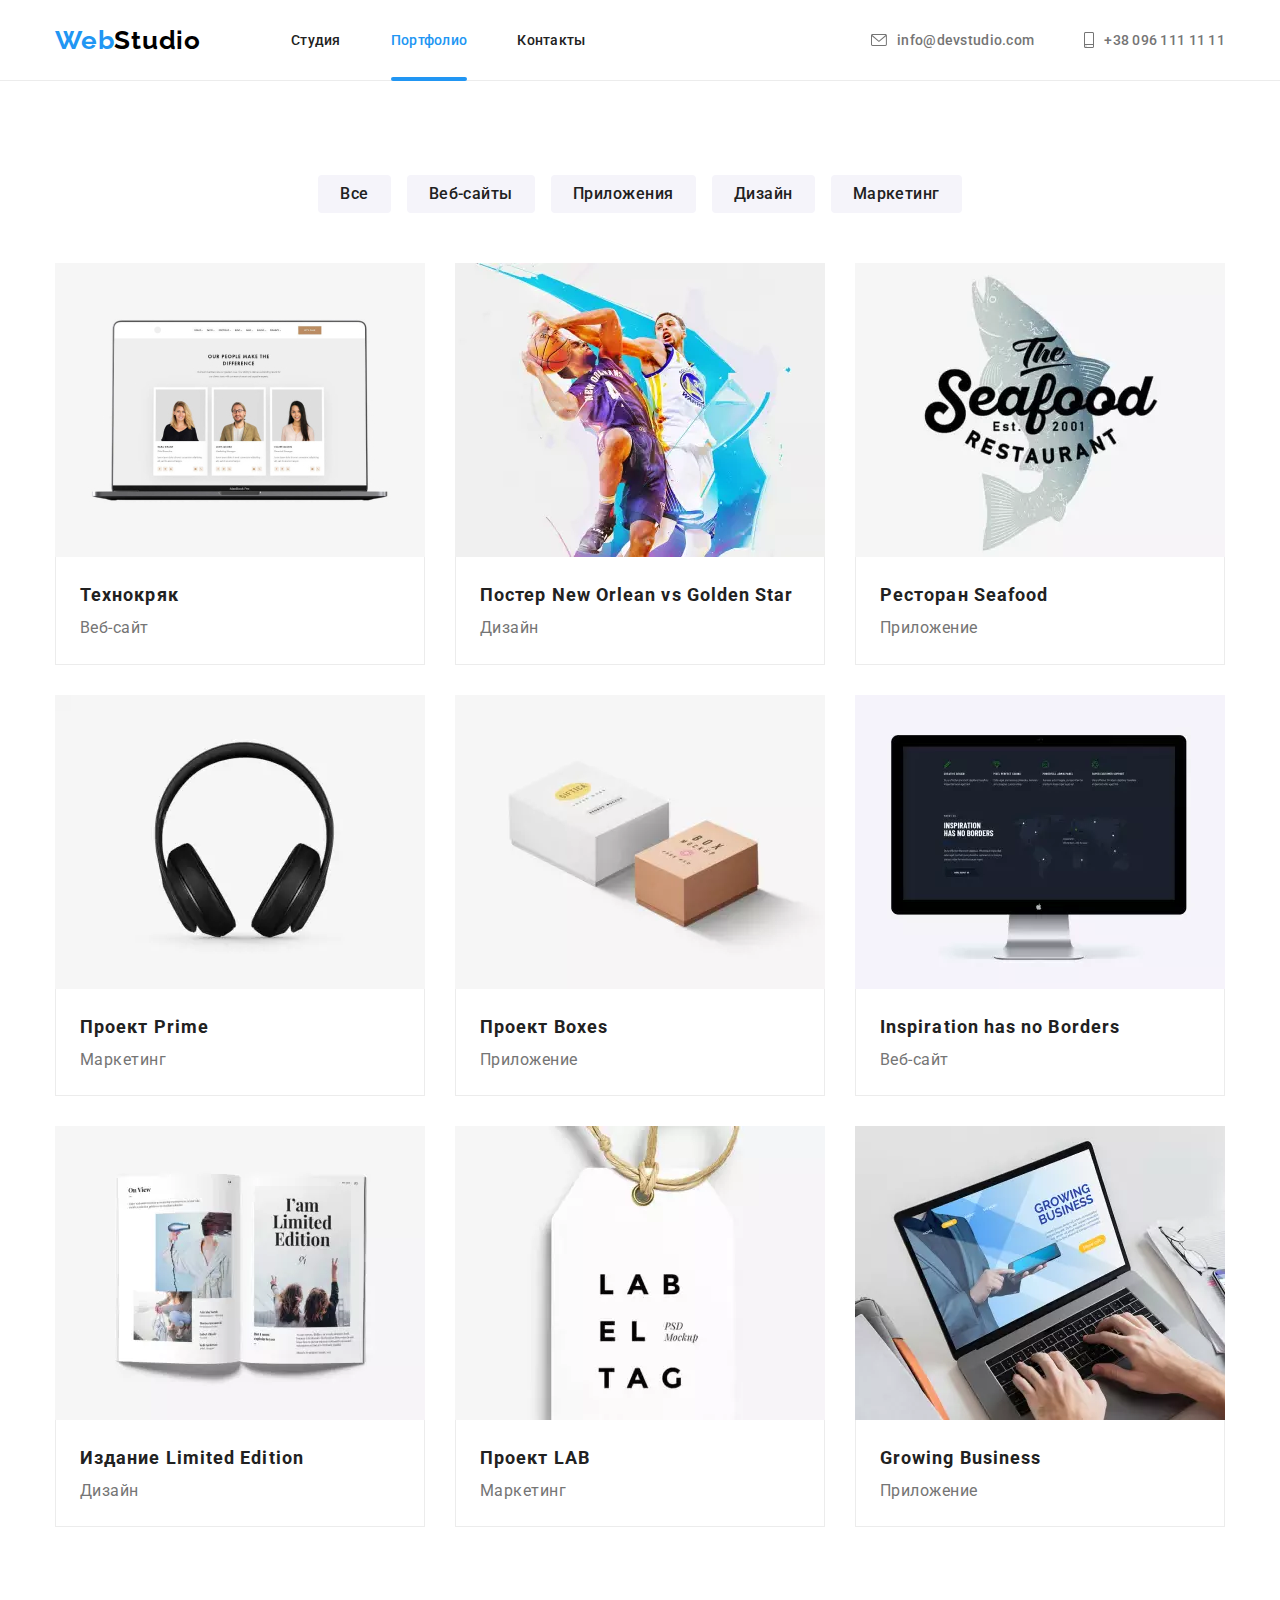
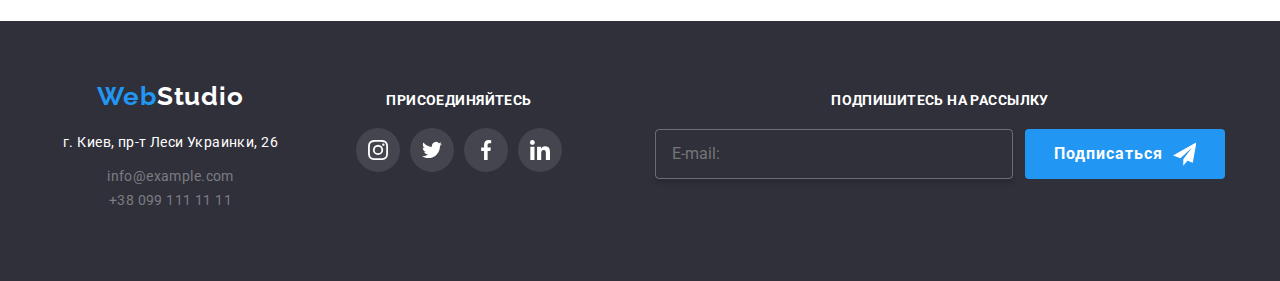
==== commit a912c063: "т" ====
--- a/portfolio.html
+++ b/portfolio.html
@@ -67,10 +67,10 @@
                   <nav class="mobile-menu__nav ">
                     <ul class="mobile-menu__list">
                         <li class="mobile-menu__nav-item">
-                        <a class="mobile-menu__link mobile__nav-link--current" href="./index.html">Студия</a>
+                        <a class="mobile-menu__link" href="./index.html">Студия</a>
                         </li>
                         <li class="mobile-menu__nav-item">
-                        <a class="mobile-menu__link" href="./portfolio.html">Портфолио</a>
+                        <a class="mobile-menu__link mobile__nav-link--current"  href="./portfolio.html">Портфолио</a>
                         </li>
                         <li class="mobile-menu__nav-item">
                         <a class="mobile-menu__link" href="">Контакты</a>
@@ -105,10 +105,10 @@
             </div>
         </header>
         
-        <main>
-            <section class="section"> 
+        <main class="main">
+            <section class="section section-portfolio"> 
                 <div class="container">
-                    <h1 class="visually-hidden" visually-hidden> Наши проекты</h1>
+                    <h1 class="visually-hidden"> Наши проекты</h1>
                         <ul class="filter-list">
                             <li class="filter-list__item">
                                 <button type="button" class="filter-list__button">Все</button>
@@ -135,8 +135,6 @@
                                             <source 
                                                 srcset="./images/img/portfolio-img/img1/webp/img1-lap_370x294.webp 1x, ./images/img/portfolio-img/img1/webp/img1-lap_740x588@2x.webp 2x"
                                                 media="(min-width:1199.99px)" type="image/webp">
-                                             
-                                         
                                             <source
                                                 srcset="./images/img/portfolio-img/img1/webp/img1-tab_354x294.webp 1x, ./images/img/portfolio-img/img1/webp/img1-tab_708x588@2x.webp 2x"
                                                 media="(min-width:767.99px)" type="image/webp">
--- a/css/main.min.css
+++ b/css/main.min.css
@@ -1 +1 @@
-:root{--primary-text-color: #757575;--title-text-color: #212121;--accent-color: #2196F3;--color-logo: #000000;--color-background: #2F303A;--color-footer-contact: #FFFFFF60;--background-button-member: #F5F4FA;--primary-color-white: #FFFFFF;--color-box-button: #188CEB}.visually-hidden{position:absolute;width:1px;height:1px;margin:-1px;padding:0;overflow:hidden;border:0;clip:rect(0 0 0 0)}h1,h2,h3,h4,h5,h6,p{margin-top:0;margin-bottom:0}body{font-family:roboto,sans-serif}ul{list-style:none;padding:0;margin:0}img{display:block;max-width:100%;height:auto}.section{padding-top:94px;padding-bottom:94px}.container{width:1200px;padding:0 15px;margin:0 auto}@media screen and (max-width: 480px){.container{width:100%}}@media screen and (min-width: 480px){.container{width:480px}}@media screen and (min-width: 768px){.container{width:768px}}@media screen and (min-width: 1200px){.container{width:1200px}}.backdrop{position:fixed;top:0;left:0;width:100%;height:100%;background-color:rgba(0,0,0,.2);opacity:1;-webkit-transition:opacity 250ms cubic-bezier(0.4, 0, 0.2, 1);transition:opacity 250ms cubic-bezier(0.4, 0, 0.2, 1)}.backdrop.is-hidden{opacity:0;pointer-events:none}.modal{position:absolute;left:50%;top:50%;-webkit-transform:translate(-50%, -50%) scale(1);transform:translate(-50%, -50%) scale(1);width:528px;height:581px;padding:40px;-webkit-box-shadow:0px 1px 3px rgba(0,0,0,.12),0px 1px 1px rgba(0,0,0,.14),0px 2px 1px rgba(0,0,0,.2);box-shadow:0px 1px 3px rgba(0,0,0,.12),0px 1px 1px rgba(0,0,0,.14),0px 2px 1px rgba(0,0,0,.2);border-radius:4px;background-color:var(--primary-color-white);-webkit-transition:-webkit-transform 250ms cubic-bezier(0.4, 0, 0.2, 1);transition:-webkit-transform 250ms cubic-bezier(0.4, 0, 0.2, 1);transition:transform 250ms cubic-bezier(0.4, 0, 0.2, 1);transition:transform 250ms cubic-bezier(0.4, 0, 0.2, 1), -webkit-transform 250ms cubic-bezier(0.4, 0, 0.2, 1)}.backdrop.is-hidden .modal{-webkit-transform:translate(-50%, -50%) scale(1.2);transform:translate(-50%, -50%) scale(1.2)}.modal__button{position:absolute;right:8px;top:8px;padding:0;font-size:0;border-radius:50%;cursor:pointer;border:none;stroke-opacity:.1;-webkit-transition:background-color 250ms cubic-bezier(0.4, 0, 0.2, 1);transition:background-color 250ms cubic-bezier(0.4, 0, 0.2, 1)}.modal__button:hover,.modal__button:focus{fill:var(--accent-color)}.modal__title{font-size:20px;line-height:1.15;text-align:center;letter-spacing:.03em;color:var(--title-text-color);margin-bottom:12px}.modal__item:not(:last-child){margin-bottom:10px}.modal__item:last-child{margin-bottom:20px}.modal__label{position:relative;display:-webkit-box;display:-ms-flexbox;display:flex;-webkit-box-orient:vertical;-webkit-box-direction:normal;-ms-flex-direction:column;flex-direction:column;font-size:12px;line-height:1.17;letter-spacing:.01em;color:var(--primary-text-color)}.modal__label:focus-within .modal__button-icon{fill:var(--accent-color)}.modal__button-icon{position:absolute;left:12px;bottom:11px;fill:var(--title-text-color)}.modal__input{height:40px;border:1px solid rgba(33,33,33,.2);border-radius:4px;outline:none;padding:11px;padding-left:40px;margin-top:4px}.modal__input:focus{border-color:var(--accent-color)}.modal__textarea{height:120px;border:1px solid rgba(33,33,33,.2);border-radius:4px;padding:12px 16px;resize:none;outline:none;margin-top:4px}.modal__textarea:focus{border-color:var(--accent-color)}.modal__item textarea::-webkit-input-placeholder{font-size:14px;line-height:1.14;letter-spacing:.01em;color:rgba(117,117,117,.5)}.modal__item textarea::-moz-placeholder{font-size:14px;line-height:1.14;letter-spacing:.01em;color:rgba(117,117,117,.5)}.modal__item textarea:-ms-input-placeholder{font-size:14px;line-height:1.14;letter-spacing:.01em;color:rgba(117,117,117,.5)}.modal__item textarea::-ms-input-placeholder{font-size:14px;line-height:1.14;letter-spacing:.01em;color:rgba(117,117,117,.5)}.modal__item textarea::placeholder{font-size:14px;line-height:1.14;letter-spacing:.01em;color:rgba(117,117,117,.5)}.modal__label-checkbox{position:relative;display:-webkit-box;display:-ms-flexbox;display:flex;-webkit-box-orient:horizontal;-webkit-box-direction:reverse;-ms-flex-direction:row-reverse;flex-direction:row-reverse;-webkit-box-pack:center;-ms-flex-pack:center;justify-content:center;-webkit-box-align:center;-ms-flex-align:center;align-items:center;margin-bottom:30px;margin-top:20px}.modal__checkbox{-webkit-appearance:none;-moz-appearance:none;appearance:none}.checkbox__icon{width:15px;height:15px;border:2px solid #000;border-radius:2px}.modal__checkbox:checked+.checkbox__icon{background-position:center;border:rgba(0,0,0,0);background-color:var(--accent-color);background-image:url(../images/icon/icon-check2.svg);background-origin:border-box;background-repeat:no-repeat}.checkbox__span{font-size:14px;line-height:1.71;letter-spacing:.03em;color:var(--primary-text-color);margin-left:10px}.modal__link{font-size:14px;line-height:1.71;letter-spacing:.03em;color:var(--accent-color);text-decoration:none;cursor:pointer;-webkit-transition:color 250ms cubic-bezier(0.4, 0, 0.2, 1);transition:color 250ms cubic-bezier(0.4, 0, 0.2, 1)}.modal__link:hover,.modal__link:focus{color:var(--color-box-button);text-decoration:underline}.modal__submit-wrapper{display:-webkit-box;display:-ms-flexbox;display:flex;-webkit-box-pack:center;-ms-flex-pack:center;justify-content:center}.modal__submit{font-family:"Roboto";font-style:normal;font-weight:700;font-size:16px;line-height:1.88;letter-spacing:.06em;padding:10px;width:200px;text-align:center;border:none;-webkit-transition:background-color 250ms cubic-bezier(0.4, 0, 0.2, 1);transition:background-color 250ms cubic-bezier(0.4, 0, 0.2, 1);color:var(--primary-color-white);background-color:var(--accent-color);border-radius:4px;cursor:pointer}.modal__submit:hover,.modal__submit:focus{background-color:var(--color-box-button)}@media(max-width: 1200px){.modal{width:450px;height:609px}.checkbox__span,.modal__link{font-size:12px}}@media screen and (max-width: 481px){.modal{max-width:calc((100% - 30px)/1)}.checkbox__span,.modal__link{font-size:12px}}.logo{color:var(--accent-color);font-family:Raleway,cursive;font-weight:700;font-size:26px;line-height:1.17;text-decoration:none;text-transform:none;letter-spacing:.03em}.logo__color{color:var(--color-logo)}.header{position:relative}.header__container{display:-webkit-box;display:-ms-flexbox;display:flex;-webkit-box-pack:justify;-ms-flex-pack:justify;justify-content:space-between;-webkit-box-align:center;-ms-flex-align:center;align-items:center}.mobile-menu-btn{border:none;background-color:rgba(0,0,0,0);padding:0;line-height:0;cursor:pointer}.mobile-menu-btn__icon{fill:#000}.contact__link{color:var(--primary-text-color)}@media screen and (max-width: 768px){.nav-list{display:none}.contact{display:none}.mobile-menu{position:absolute;z-index:5;top:0;left:0;background-color:#fff;width:100%;height:795px;overflow:auto;opacity:0;visibility:hidden;pointer-events:none;-webkit-transition:opacity 250ms linear,visibility 250ms linear;transition:opacity 250ms linear,visibility 250ms linear}.mobile-menu.is-open{opacity:1;visibility:visible;pointer-events:auto}.mobile-menu__container{position:relative;padding-top:48px;padding-bottom:48px;padding-left:40px}.mobile-menu__close-btn{position:absolute;top:10px;right:15px;border:none;background-color:rgba(0,0,0,0);padding:0;line-height:0;cursor:pointer}.mobile-menu__close-btn:hover,.mobile-menu__close-btn:focus{fill:var(--accent-color)}.mobile-menu__link{font-weight:500;font-size:40px;line-height:1.17;letter-spacing:.02em;text-decoration:none;color:var(--title-text-color)}.mobile-menu__link:hover,.mobile-menu__link:focus{color:var(--accent-color)}.mobile-menu__list>li{margin-top:32px}.mobile-menu__list{margin-bottom:302px}.mobile-menu__contact-link--phone{font-weight:500;font-size:34px;line-height:1.17;letter-spacing:.02em;text-decoration:none;color:var(--accent-color)}.mobile-menu__contact-link--email{font-weight:500;font-size:24px;line-height:1.17;letter-spacing:.02em;text-decoration:none;color:var(--primary-text-color)}.mobile-menu__contact>li{margin-top:32px}.mobile-menu__contact{margin-bottom:64px}.mobile-menu__social-link{font-weight:500;font-size:18px;line-height:1.22;letter-spacing:.02em;text-decoration:none;color:var(--accent-color)}.mobile-menu__social-list{display:-webkit-box;display:-ms-flexbox;display:flex;-webkit-box-align:center;-ms-flex-align:center;align-items:center}.mobile-menu__social-list>li{margin-right:20px}}@media screen and (min-width: 768px){.mobile-menu{display:none}.contact{display:block}.navigation,.nav-list{display:-webkit-box;display:-ms-flexbox;display:flex;-webkit-box-align:center;-ms-flex-align:center;align-items:center}.nav-list__item{position:relative}.nav-list{margin-left:90px}.nav-list .nav-list__item:not(:last-child){margin-right:50px}.nav-list__link{display:block;padding-top:32px;padding-bottom:32px}.nav-list__link,.contact__link{-webkit-transition:color 250ms cubic-bezier(0.4, 0, 0.2, 1);transition:color 250ms cubic-bezier(0.4, 0, 0.2, 1)}.nav-list__link--current::after{content:"";position:absolute;left:0;bottom:-1px;display:block;width:100%;height:4px;border-radius:2px;background-color:var(--accent-color)}.nav-list .nav-list__link--current{color:var(--accent-color)}.contact{margin-left:auto}.contact__link{color:var(--primary-text-color);font-weight:500;font-size:14px;line-height:1.17;text-decoration:none;text-transform:none;letter-spacing:.02em}.contact__icon{fill:currentColor;margin-right:10px}.nav-list__link,.contact__link{color:var(--title-text-color);font-weight:500;font-size:14px;line-height:1.17;text-decoration:none;text-transform:none;letter-spacing:.02em}.nav-list__link:hover,.nav-list__link:focus,.contact__link:hover,.contact__link:focus{color:var(--accent-color)}.contact__link.mail,.contact__link.phone{display:-webkit-box;display:-ms-flexbox;display:flex;-webkit-box-align:center;-ms-flex-align:center;align-items:center;color:var(--primary-text-color)}.contact__link.mail:hover,.contact__link.mail:focus,.contact__link.phone:hover,.contact__link.phone:focus{color:var(--accent-color)}.link.contact__link:focus,.link.contact__link::after{color:var(--accent-color);cursor:pointer;fill:currentColor;-webkit-transition:color 250ms cubic-bezier(0.4, 0, 0.2, 1);transition:color 250ms cubic-bezier(0.4, 0, 0.2, 1)}.mobile-menu-btn{display:none}}@media screen and (min-width: 1200px){.navigation,.nav-list,.contact{display:-webkit-box;display:-ms-flexbox;display:flex;-webkit-box-align:center;-ms-flex-align:center;align-items:center}.header{border-bottom:1px solid #ececec}.header__container{display:-webkit-box;display:-ms-flexbox;display:flex;-webkit-box-pack:center;-ms-flex-pack:center;justify-content:center}.nav-list{margin-left:90px}.nav-list__item{position:relative}.nav-list .nav-list__item+.nav-list__item{margin-left:50px}.nav-list__link{display:block;padding-top:32px;padding-bottom:32px}.contact{margin-left:auto}.contact__item+.contact__item{margin-left:50px}.nav-list__link,.contact__link{-webkit-transition:color 250ms cubic-bezier(0.4, 0, 0.2, 1);transition:color 250ms cubic-bezier(0.4, 0, 0.2, 1)}.nav-list__link--current::after{content:"";position:absolute;left:0;bottom:-1px;display:block;width:100%;height:4px;border-radius:2px;background-color:var(--accent-color)}.nav-list .nav-list__link--current{color:var(--accent-color)}.contact__link{color:var(--primary-text-color);font-weight:500;font-size:14px;line-height:1.17;text-decoration:none;text-transform:none;letter-spacing:.02em}.contact__icon{fill:currentColor;margin-right:10px}.nav-list__link,.contact__link{color:var(--title-text-color);font-weight:500;font-size:14px;line-height:1.17;text-decoration:none;text-transform:none;letter-spacing:.02em}.nav-list__link:hover,.nav-list__link:focus,.contact__link:hover,.contact__link:focus{color:var(--accent-color)}.contact__link.mail,.contact__link.phone{display:-webkit-box;display:-ms-flexbox;display:flex;-webkit-box-align:center;-ms-flex-align:center;align-items:center;color:var(--primary-text-color)}.contact__link.mail:hover,.contact__link.mail:focus,.contact__link.phone:hover,.contact__link.phone:focus{color:var(--accent-color)}.link.contact__link:focus,.link.contact__link::after{color:var(--accent-color);cursor:pointer;fill:currentColor;-webkit-transition:color 250ms cubic-bezier(0.4, 0, 0.2, 1);transition:color 250ms cubic-bezier(0.4, 0, 0.2, 1)}}.box{margin-left:auto;margin-right:auto;display:-webkit-box;display:-ms-flexbox;display:flex;-webkit-box-orient:vertical;-webkit-box-direction:normal;-ms-flex-direction:column;flex-direction:column;-webkit-box-pack:center;-ms-flex-pack:center;justify-content:center;-webkit-box-align:center;-ms-flex-align:center;align-items:center;text-align:center;max-width:480px;height:400px;background-image:-webkit-gradient(linear, left top, left bottom, from(rgba(47, 48, 58, 0.4)), to(rgba(47, 48, 58, 0.4))),url(.././images/img/hero/progressive-jpeg/hero-bg-mob_480x400-progressive.jpeg);background-image:linear-gradient(rgba(47, 48, 58, 0.4), rgba(47, 48, 58, 0.4)),url(.././images/img/hero/progressive-jpeg/hero-bg-mob_480x400-progressive.jpeg);background-repeat:no-repeat;background-position:center;background-size:cover;background-color:#2f303a}.box__title{width:696px;margin-bottom:30px;color:var(--primary-color-white);font-weight:900;font-size:26px;line-height:1.62;text-align:center;text-transform:uppercase;letter-spacing:.06em}.box__button{display:-webkit-box;display:-ms-flexbox;display:flex;color:var(--primary-color-white);background-color:var(--accent-color);font-family:Roboto,sans-serif;font-weight:700;font-size:16px;line-height:1.88;letter-spacing:.06em;cursor:pointer;-webkit-transition:color 250ms cubic-bezier(0.4, 0, 0.2, 1);transition:color 250ms cubic-bezier(0.4, 0, 0.2, 1);border:0px;border-radius:4px;padding:10px 32px;border:rgba(0,0,0,0)}.box__button:hover,.box__button:focus{background-color:var(--color-box-button)}@media screen and (max-width: 768px){.box{background-image:url(.././images/img/hero/progressive-jpeg/hero-bg-mob_480x400-progressive.jpeg)}.box__title{font-size:26px}}@media screen and (max-width: 768px)and (min-device-pixel-ratio: 2),screen and (max-width: 768px)and (-webkit-min-device-pixel-ratio: 2),screen and (max-width: 768px)and (min-resolution: 192dpi),screen and (max-width: 768px)and (min-resolution: 2dppx){.box{background-image:url(.././images/img/hero/progressive-jpeg/hero-bg-mob_960x800@2x-progressive.jpeg)}}@media screen and (min-width: 768px){.box{margin-left:auto;margin-right:auto;display:-webkit-box;display:-ms-flexbox;display:flex;-webkit-box-orient:vertical;-webkit-box-direction:normal;-ms-flex-direction:column;flex-direction:column;-webkit-box-pack:center;-ms-flex-pack:center;justify-content:center;-webkit-box-align:center;-ms-flex-align:center;align-items:center;text-align:center;max-width:768px;height:400px;background-image:-webkit-gradient(linear, left top, left bottom, from(rgba(47, 48, 58, 0.4)), to(rgba(47, 48, 58, 0.4))),url(.././images/img/hero/progressive-jpeg/hero-bg-tab_768x400-progressive.jpeg);background-image:linear-gradient(rgba(47, 48, 58, 0.4), rgba(47, 48, 58, 0.4)),url(.././images/img/hero/progressive-jpeg/hero-bg-tab_768x400-progressive.jpeg);background-repeat:no-repeat;background-position:center;background-size:cover;background-color:#2f303a}.box__title{width:696px;margin-bottom:30px;color:var(--primary-color-white);font-weight:900;font-size:26px;line-height:1.62;text-align:center;text-transform:uppercase;letter-spacing:.06em}.box__button{display:-webkit-box;display:-ms-flexbox;display:flex;color:var(--primary-color-white);background-color:var(--accent-color);font-family:Roboto,sans-serif;font-weight:700;font-size:16px;line-height:1.88;letter-spacing:.06em;cursor:pointer;-webkit-transition:color 250ms cubic-bezier(0.4, 0, 0.2, 1);transition:color 250ms cubic-bezier(0.4, 0, 0.2, 1);border:0px;border-radius:4px;padding:10px 32px;border:rgba(0,0,0,0)}.box__button:hover,.box__button:focus{background-color:var(--color-box-button)}.box{background-image:url(.././images/img/hero/progressive-jpeg/hero-bg-tab_768x400-progressive.jpeg)}}@media screen and (min-width: 768px)and (min-device-pixel-ratio: 2),screen and (min-width: 768px)and (-webkit-min-device-pixel-ratio: 2),screen and (min-width: 768px)and (min-resolution: 192dpi),screen and (min-width: 768px)and (min-resolution: 2dppx){.box{background-image:url(.././images/img/hero/progressive-jpeg/hero-bg-tab_1536x800@2x-progressive.jpeg)}}@media screen and (min-width: 1200px){.box{margin-left:auto;margin-right:auto;display:-webkit-box;display:-ms-flexbox;display:flex;-webkit-box-orient:vertical;-webkit-box-direction:normal;-ms-flex-direction:column;flex-direction:column;-webkit-box-pack:center;-ms-flex-pack:center;justify-content:center;-webkit-box-align:center;-ms-flex-align:center;align-items:center;text-align:center;height:600px;max-width:1600px;background-image:-webkit-gradient(linear, left top, left bottom, from(rgba(47, 48, 58, 0.4)), to(rgba(47, 48, 58, 0.4))),url(.././images/img/hero/progressive-jpeg/hero-bg-lap_1600x600-progressive.jpeg);background-image:linear-gradient(rgba(47, 48, 58, 0.4), rgba(47, 48, 58, 0.4)),url(.././images/img/hero/progressive-jpeg/hero-bg-lap_1600x600-progressive.jpeg);background-repeat:no-repeat;background-position:center;background-size:cover;background-color:#2f303a}.box__title{width:696px;margin-bottom:30px;color:var(--primary-color-white);font-weight:900;font-size:44px;line-height:1.36;text-align:center;text-transform:uppercase;letter-spacing:.06em}.box__button{display:-webkit-box;display:-ms-flexbox;display:flex;color:var(--primary-color-white);background-color:var(--accent-color);font-family:Roboto,sans-serif;font-weight:700;font-size:16px;line-height:1.88;letter-spacing:.06em;cursor:pointer;-webkit-transition:color 250ms cubic-bezier(0.4, 0, 0.2, 1);transition:color 250ms cubic-bezier(0.4, 0, 0.2, 1);border:0px;border-radius:4px;padding:10px 32px;border:rgba(0,0,0,0)}.box__button:hover,.box__button:focus{background-color:var(--color-box-button)}.box{background-image:url(.././images/img/hero/progressive-jpeg/hero-bg-lap_1600x600-progressive.jpeg)}}@media screen and (min-width: 1200px)and (min-device-pixel-ratio: 2),screen and (min-width: 1200px)and (-webkit-min-device-pixel-ratio: 2),screen and (min-width: 1200px)and (min-resolution: 192dpi),screen and (min-width: 1200px)and (min-resolution: 2dppx){.box{background-image:url(.././images/img/hero/progressive-jpeg/hero-bg-lap_1600x600@2x-progressive.jpeg)}}.box__container{padding:0 15px;margin:0 auto}@media screen and (max-width: 480px){.box__container{max-width:100%}}@media screen and (min-width: 480px){.box__container{max-width:480px}}@media screen and (min-width: 768px){.box__container{max-width:768px}}@media screen and (min-width: 1200px){.box__container{max-width:1600px}}@media screen and (max-width: 768px){.benefits-list .benefits-list__item:not(:last-child){margin-bottom:30px}.benefits-list__link{max-width:450px;height:120px;background-color:#f5f4fa;margin-bottom:30px;display:-webkit-box;display:-ms-flexbox;display:flex;-webkit-box-align:center;-ms-flex-align:center;align-items:center;-webkit-box-pack:center;-ms-flex-pack:center;justify-content:center}.benefits-list__title{color:var(--title-text-color);font-weight:700;font-size:14px;line-height:1.17;text-transform:uppercase;letter-spacing:.03em;margin-bottom:10px;text-align:center}.benefits-list__text{color:var(--primary-text-color);font-size:14px;line-height:1.71;text-transform:none;letter-spacing:.03em;max-width:450px}}@media screen and (min-width: 768px){.benefits-list{display:-webkit-box;display:-ms-flexbox;display:flex;-ms-flex-wrap:wrap;flex-wrap:wrap;margin:-15px}.benefits-list__item{margin:15px;-ms-flex-preferred-size:calc((100% - 60px)/4);flex-basis:calc((100% - 60px)/4)}.benefits-list__link{width:354px;height:120px;background-color:#f5f4fa;margin-bottom:30px;display:-webkit-box;display:-ms-flexbox;display:flex;-webkit-box-align:center;-ms-flex-align:center;align-items:center;-webkit-box-pack:center;-ms-flex-pack:center;justify-content:center}.benefits-list__title{color:var(--title-text-color);font-weight:700;font-size:14px;line-height:1.17;text-transform:uppercase;letter-spacing:.03em;margin-bottom:10px}.benefits-list__text{color:var(--primary-text-color);font-size:14px;line-height:1.71;text-transform:none;letter-spacing:.03em;max-width:354px}}@media screen and (min-width: 1200px){.benefits-list{display:-webkit-box;display:-ms-flexbox;display:flex;margin:-15px}.benefits-list__item{margin:15px;-ms-flex-preferred-size:calc((100% - 120px)/4);flex-basis:calc((100% - 120px)/4)}.benefits-list__link{width:270px;height:120px;background-color:#f5f4fa;margin-bottom:30px;display:-webkit-box;display:-ms-flexbox;display:flex;-webkit-box-align:center;-ms-flex-align:center;align-items:center;-webkit-box-pack:center;-ms-flex-pack:center;justify-content:center}.benefits-list__title{color:var(--title-text-color);font-weight:700;font-size:14px;line-height:1.17;text-transform:uppercase;letter-spacing:.03em;margin-bottom:10px}.benefits-list__text{color:var(--primary-text-color);font-size:14px;line-height:1.71;text-transform:none;letter-spacing:.03em;max-width:270px}}@media screen and (max-width: 1200px){.section__directions{display:none}}.section.section__directions{padding-top:0;padding-bottom:0}.section__title{color:var(--title-text-color);font-weight:700;font-size:36px;line-height:1.17;text-align:center;text-transform:none;letter-spacing:.03em}.directions-list{display:-webkit-box;display:-ms-flexbox;display:flex;padding-top:50px}.directions-list__item{position:relative}.directions-list__item+.directions-list__item{margin-left:30px}.directions-list__text{position:absolute;bottom:0;width:100%;height:70px;display:-webkit-box;display:-ms-flexbox;display:flex;-webkit-box-align:center;-ms-flex-align:center;align-items:center;-webkit-box-pack:center;-ms-flex-pack:center;justify-content:center;font-weight:700;font-size:14px;line-height:1.14;letter-spacing:.03em;text-transform:uppercase;color:var(--primary-color-white);background:rgba(47,48,58,.8)}.section__team{background-color:var(--background-button-member)}.team-list{display:-webkit-box;display:-ms-flexbox;display:flex;margin-top:50px;-webkit-box-pack:center;-ms-flex-pack:center;justify-content:center}.team-list__item{background-color:var(--primary-color-white);-webkit-box-shadow:0px 1px 3px rgba(0,0,0,.12),0px 1px 1px rgba(0,0,0,.14),0px 2px 1px rgba(0,0,0,.2);box-shadow:0px 1px 3px rgba(0,0,0,.12),0px 1px 1px rgba(0,0,0,.14),0px 2px 1px rgba(0,0,0,.2);border-radius:0px 0px 4px 4px}.team-list__container{padding:30px 0}.team-list__title{color:var(--title-text-color);font-weight:500;font-size:16px;line-height:1.17;text-align:center;text-transform:none;letter-spacing:.03em}.team-list__text{margin-top:10px;color:var(--primary-text-color);font-size:16px;line-height:1.17;text-align:center;text-transform:none;letter-spacing:.03em}.social-list{display:-webkit-box;display:-ms-flexbox;display:flex;-webkit-box-pack:center;-ms-flex-pack:center;justify-content:center;margin-top:16px}.social-list__item+.social-list__item{margin-left:10px}@media screen and (max-width: 768px){.team-list{-webkit-box-orient:vertical;-webkit-box-direction:normal;-ms-flex-direction:column;flex-direction:column;-webkit-box-align:center;-ms-flex-align:center;align-items:center}.team-list__item{max-width:450px;margin:0}.team-list__item+.team-list__item{margin-top:30px}.section__title{color:var(--title-text-color);font-weight:700;font-size:28px;line-height:1.17;text-align:center;text-transform:none;letter-spacing:.03em}}@media screen and (min-width: 768px){.team-list{-ms-flex-wrap:wrap;flex-wrap:wrap;margin:-15px}.team-list__item{margin:15px;-ms-flex-preferred-size:calc((100% - 60px)/2);flex-basis:calc((100% - 60px)/2)}.section__title{margin-bottom:45px}}@media screen and (min-width: 1200px){.team-list{-ms-flex-wrap:nowrap;flex-wrap:nowrap;-webkit-box-orient:horizontal;-webkit-box-direction:normal;-ms-flex-direction:row;flex-direction:row}.team-list__item{margin:0;max-width:270px}.team-list__item+.team-list__item{margin-left:30px}}.social-list__link{display:-webkit-box;display:-ms-flexbox;display:flex;-webkit-box-align:center;-ms-flex-align:center;align-items:center;-webkit-box-pack:center;-ms-flex-pack:center;justify-content:center;width:44px;height:44px;background-color:rgba(0,0,0,0);border-radius:50%;-webkit-transition:background-color 250ms cubic-bezier(0.4, 0, 0.2, 1);transition:background-color 250ms cubic-bezier(0.4, 0, 0.2, 1)}.social-list__link:hover,.social-list__link:focus{background-color:var(--color-box-button)}.social-list__icon{fill:#afb1b8;-webkit-transition:fill 250ms cubic-bezier(0.4, 0, 0.2, 1);transition:fill 250ms cubic-bezier(0.4, 0, 0.2, 1)}.social-list__link:hover .social-list__icon,.social-list__link:focus .social-list__icon{fill:var(--primary-color-white)}.clients-list{display:-webkit-box;display:-ms-flexbox;display:flex;margin-top:50px;-webkit-box-pack:center;-ms-flex-pack:center;justify-content:center}.clients-list__item{-webkit-box-align:center;-ms-flex-align:center;align-items:center;-webkit-box-pack:center;-ms-flex-pack:center;justify-content:center}.clients-list__link{display:-webkit-box;display:-ms-flexbox;display:flex;-webkit-box-align:center;-ms-flex-align:center;align-items:center;-webkit-box-pack:center;-ms-flex-pack:center;justify-content:center;fill:#afb1b8;line-height:0;font-size:0;border:1px solid #afb1b8;border-radius:4px;-webkit-transition:border-color 250ms cubic-bezier(0.4, 0, 0.2, 1);transition:border-color 250ms cubic-bezier(0.4, 0, 0.2, 1)}.clients-list__link:hover,.clients-list__link:focus{border-color:var(--color-box-button)}.clients-list__icon{width:106px;height:60px;fill:#afb1b8;-webkit-transition:fill 250ms cubic-bezier(0.4, 0, 0.2, 1);transition:fill 250ms cubic-bezier(0.4, 0, 0.2, 1)}.clients-list__link:hover .clients-list__icon,.clients-list__link:focus .clients-list__icon{fill:var(--color-box-button)}@media screen and (max-width: 768px){.clients-list{-ms-flex-wrap:wrap;flex-wrap:wrap;margin:-15px;margin-top:30px}.clients-list__item{margin:15px;-ms-flex-preferred-size:calc((100% - 60px)/2);flex-basis:calc((100% - 60px)/2)}.clients-list__link{margin-right:0;width:210px;height:92px}}@media screen and (min-width: 768px){.clients-list{-ms-flex-wrap:wrap;flex-wrap:wrap;margin:-15px}.clients-list__item{margin:15px;-ms-flex-preferred-size:calc((100% - 90px)/3);flex-basis:calc((100% - 90px)/3)}.clients-list__link{width:226px;height:92px}}@media screen and (min-width: 1200px){.clients-list{-ms-flex-wrap:nowrap;flex-wrap:nowrap;-webkit-box-orient:horizontal;-webkit-box-direction:normal;-ms-flex-direction:row;flex-direction:row;margin:0}.clients-list__link{width:170px;height:92px;margin:0}}.footer__container{display:-webkit-box;display:-ms-flexbox;display:flex;-webkit-box-align:baseline;-ms-flex-align:baseline;align-items:baseline}.footer{background-color:var(--color-background);padding:60px 0}.footer__contacts{-webkit-box-flex:1;-ms-flex-positive:1;flex-grow:1}.address{margin-top:20px}.address__list{display:-webkit-box;display:-ms-flexbox;display:flex;-webkit-box-orient:vertical;-webkit-box-direction:normal;-ms-flex-direction:column;flex-direction:column}.address__item+.address__item{margin-top:10px}.footer__logo{color:var(--accent-color);font-family:Raleway;font-weight:700;font-size:26px;line-height:1.17;text-decoration:none;text-transform:none;letter-spacing:.03em}.footer-color{color:var(--primary-color-white)}.footer__address{color:var(--primary-color-white);font-style:normal;font-size:14px;line-height:1.71;text-decoration:none;text-transform:none;letter-spacing:.03em}.footer__link{color:var(--color-footer-contact);font-style:normal;font-size:14px;line-height:1.71;text-decoration:none;text-transform:none;letter-spacing:.03em}.footer-social{margin-left:70px}.footer-title{color:var(--primary-color-white);font-style:normal;font-weight:700;font-size:14px;line-height:1.17;text-transform:uppercase;letter-spacing:.03em}.footer-social-list{display:-webkit-box;display:-ms-flexbox;display:flex;-webkit-box-pack:center;-ms-flex-pack:center;justify-content:center;margin-top:20px}.footer-social-list__item+.footer-social-list__item{margin-left:10px}.footer-social-list__link{display:-webkit-box;display:-ms-flexbox;display:flex;-webkit-box-align:center;-ms-flex-align:center;align-items:center;-webkit-box-pack:center;-ms-flex-pack:center;justify-content:center;width:44px;height:44px;background-color:rgba(0,0,0,0);border-radius:50%;background-color:rgba(255,255,255,.1);-webkit-transition:background-color 250ms cubic-bezier(0.4, 0, 0.2, 1);transition:background-color 250ms cubic-bezier(0.4, 0, 0.2, 1)}.footer-social-list__link:hover,.footer-social-list__link:focus{background-color:var(--accent-color)}.footer-social-list__icon{fill:var(--primary-color-white)}.footer__subscribe{margin-left:93px}.subscribe__title{font-weight:700;font-size:14px;line-height:1.14;letter-spacing:.03em;text-transform:uppercase;margin-bottom:20px;color:var(--primary-color-white)}.subscribe__input{-webkit-box-flex:1;-ms-flex:1 0 auto;flex:1 0 auto;border-radius:4px;padding:15px 16px;background-color:rgba(0,0,0,0);border:1px solid rgba(255,255,255,.3);-webkit-box-shadow:0px 4px 4px rgba(0,0,0,.15);box-shadow:0px 4px 4px rgba(0,0,0,.15);color:var(--primary-color-white);-webkit-transition:border 250ms cubic-bezier(0.4, 0, 0.2, 1);transition:border 250ms cubic-bezier(0.4, 0, 0.2, 1)}.subscribe__label{position:relative;display:-webkit-box;display:-ms-flexbox;display:flex;width:570px;height:50px;fill:#fff}.subscribe__button{display:-webkit-box;display:-ms-flexbox;display:flex;-webkit-box-align:center;-ms-flex-align:center;align-items:center;text-align:center;-webkit-box-pack:space-evenly;-ms-flex-pack:space-evenly;justify-content:space-evenly;font-family:Roboto,sans-serif;font-style:normal;font-weight:700;font-size:16px;line-height:1.88;letter-spacing:.06em;width:200px;height:50px;border-radius:4px;border:none;margin-left:12px;color:var(--primary-color-white);background-color:var(--accent-color);cursor:pointer;-webkit-transition:color 250ms cubic-bezier(0.4, 0, 0.2, 1);transition:color 250ms cubic-bezier(0.4, 0, 0.2, 1);padding:10px 29px}.subscribe__button:hover,.subscribe__button:focus{background-color:var(--color-box-button)}.subscribe__button-icon{margin-left:10px;fill:var(--primary-color-white)}@media screen and (max-width: 768px){.footer{min-height:620px}.footer__container{display:-webkit-box;display:-ms-flexbox;display:flex;-webkit-box-orient:vertical;-webkit-box-direction:normal;-ms-flex-direction:column;flex-direction:column;-webkit-box-align:center;-ms-flex-align:center;align-items:center}.footer__contacts{display:-webkit-box;display:-ms-flexbox;display:flex;-webkit-box-orient:vertical;-webkit-box-direction:normal;-ms-flex-direction:column;flex-direction:column;-webkit-box-align:center;-ms-flex-align:center;align-items:center;-webkit-box-flex:0;-ms-flex-positive:0;flex-grow:0;margin-bottom:60px}.address__list{-webkit-box-align:center;-ms-flex-align:center;align-items:center}.footer-social{margin-bottom:60px}}@media screen and (min-width: 768px){.footer__container{display:-webkit-box;display:-ms-flexbox;display:flex;-ms-flex-wrap:wrap;flex-wrap:wrap}.footer{min-height:480px}.footer-social{margin-left:70px}}@media screen and (max-width: 1200px){.footer-social{display:-webkit-box;display:-ms-flexbox;display:flex;-webkit-box-orient:vertical;-webkit-box-direction:normal;-ms-flex-direction:column;flex-direction:column;-webkit-box-align:center;-ms-flex-align:center;align-items:center;margin:0}.footer__subscribe{width:450px;margin:0;text-align:center;margin:60px auto 0}.subscribe__label{width:100%;-webkit-box-orient:vertical;-webkit-box-direction:normal;-ms-flex-direction:column;flex-direction:column;-webkit-box-align:center;-ms-flex-align:center;align-items:center}.subscribe__input{width:100%;margin-bottom:20px}.subscribe__button{margin:0}}@media screen and (max-width: 540px){.footer__subscribe{width:290px}}@media screen and (min-width: 1200px){.footer{min-height:260px}.footer__container{display:-webkit-box;display:-ms-flexbox;display:flex;-webkit-box-align:baseline;-ms-flex-align:baseline;align-items:baseline}}.filter-list{display:-webkit-box;display:-ms-flexbox;display:flex;margin-bottom:50px}.filter-list__item+.filter-list__item{margin-left:8px}.filter-list__button{margin:0 auto;border-radius:4px;padding:6px 22px;-webkit-transition-property:color;transition-property:color;font-family:Roboto,sans-serif;color:var(--title-text-color);background-color:var(--background-button-member);font-weight:500;font-size:16px;line-height:1.63;letter-spacing:.03em;cursor:pointer;border:rgba(0,0,0,0);border-radius:4px;-webkit-transition:background-color 250ms cubic-bezier(0.4, 0, 0.2, 1),color 250ms cubic-bezier(0.4, 0, 0.2, 1),-webkit-box-shadow 250ms cubic-bezier(0.4, 0, 0.2, 1);transition:background-color 250ms cubic-bezier(0.4, 0, 0.2, 1),color 250ms cubic-bezier(0.4, 0, 0.2, 1),-webkit-box-shadow 250ms cubic-bezier(0.4, 0, 0.2, 1);transition:background-color 250ms cubic-bezier(0.4, 0, 0.2, 1),color 250ms cubic-bezier(0.4, 0, 0.2, 1),box-shadow 250ms cubic-bezier(0.4, 0, 0.2, 1);transition:background-color 250ms cubic-bezier(0.4, 0, 0.2, 1),color 250ms cubic-bezier(0.4, 0, 0.2, 1),box-shadow 250ms cubic-bezier(0.4, 0, 0.2, 1),-webkit-box-shadow 250ms cubic-bezier(0.4, 0, 0.2, 1)}.filter-list__button:hover,.filter-list__button:focus{background-color:var(--accent-color);color:var(--primary-color-white)}.projects-list{display:-webkit-box;display:-ms-flexbox;display:flex;-ms-flex-wrap:wrap;flex-wrap:wrap;margin:-15px}.projects-list__item{margin:15px}.projects-list__link{text-decoration:none;display:block;-webkit-transition:background-color 250ms cubic-bezier(0.4, 0, 0.2, 1);transition:background-color 250ms cubic-bezier(0.4, 0, 0.2, 1)}.projects-list__link:hover,.projects-list__link:focus{-webkit-box-shadow:0px 1px 1px rgba(0,0,0,.12),0px 4px 4px rgba(0,0,0,.06),1px 4px 6px rgba(0,0,0,.16);box-shadow:0px 1px 1px rgba(0,0,0,.12),0px 4px 4px rgba(0,0,0,.06),1px 4px 6px rgba(0,0,0,.16)}.projects-list__overlay-text{position:absolute;bottom:0;width:100%;height:100%;display:block;padding:63px 24px;text-align:center;font-size:18px;line-height:1.56;letter-spacing:.03em;color:#fff;background-color:rgba(33,150,243,.9);-webkit-transition:-webkit-transform 250ms cubic-bezier(0.4, 0, 0.2, 1);transition:-webkit-transform 250ms cubic-bezier(0.4, 0, 0.2, 1);transition:transform 250ms cubic-bezier(0.4, 0, 0.2, 1);transition:transform 250ms cubic-bezier(0.4, 0, 0.2, 1), -webkit-transform 250ms cubic-bezier(0.4, 0, 0.2, 1);-webkit-transform:translateY(101%);transform:translateY(101%)}.projects-list__link:hover .projects-list__overlay-text,.projects-list__link:focus .projects-list__overlay-text{-webkit-transform:translateY(0%);transform:translateY(0%)}.projects-list__overlay{position:relative;overflow:hidden}.projects-list__container{padding:20px 24px;border-right:1px solid #ececec;border-bottom:1px solid #ececec;border-left:1px solid #ececec}.projects-list__title{color:var(--title-text-color);font-weight:700;font-size:18px;line-height:2;letter-spacing:.06em}.projects-list__text{color:var(--primary-text-color);font-size:16px;line-height:1.88;letter-spacing:.03em}.filter-list__item:not(:last-child){margin-right:8px}@media screen and (max-width: 767px){.filter-list{display:-webkit-box;display:-ms-flexbox;display:flex;-ms-flex-wrap:wrap;flex-wrap:wrap;margin-bottom:40px}.filter-list__item:nth-child(-n+3){margin-bottom:15px}.filter-list__item:nth-child(3){margin-left:0}.projects-list{-webkit-box-orient:vertical;-webkit-box-direction:normal;-ms-flex-direction:column;flex-direction:column;-webkit-box-align:center;-ms-flex-align:center;align-items:center}.projects-list__item{-ms-flex-preferred-size:100%;flex-basis:100%}}@media screen and (min-width: 768px){.projects-list__item{-ms-flex-preferred-size:calc((100% - 60px)/2);flex-basis:calc((100% - 60px)/2)}.filter-list{display:-webkit-box;display:-ms-flexbox;display:flex;-webkit-box-pack:center;-ms-flex-pack:center;justify-content:center}}@media screen and (max-width: 1200px){.projects-list__container--bot{padding-bottom:56px}}@media screen and (min-width: 1200px){.filter-list{-ms-flex-wrap:wrap;flex-wrap:wrap;margin:-15px;margin-bottom:40px;-webkit-box-pack:center;-ms-flex-pack:center;justify-content:center}.projects-list__item{-ms-flex-preferred-size:calc((100% - 90px)/3);flex-basis:calc((100% - 90px)/3)}}/*# sourceMappingURL=main.min.css.map */+:root{--primary-text-color: #757575;--title-text-color: #212121;--accent-color: #2196F3;--color-logo: #000000;--color-background: #2F303A;--color-footer-contact: #FFFFFF60;--background-button-member: #F5F4FA;--primary-color-white: #FFFFFF;--color-box-button: #188CEB}.visually-hidden{position:absolute;width:1px;height:1px;margin:-1px;padding:0;overflow:hidden;border:0;clip:rect(0 0 0 0)}h1,h2,h3,h4,h5,h6,p{margin-top:0;margin-bottom:0}body{font-family:roboto,sans-serif}ul{list-style:none;padding:0;margin:0}img{display:block;max-width:100%;height:auto}.section{padding-top:94px;padding-bottom:94px}.container{width:1200px;padding:0 15px;margin:0 auto}@media screen and (max-width: 480px){.container{width:100%}}@media screen and (min-width: 480px){.container{width:480px}}@media screen and (min-width: 768px){.container{width:768px}}@media screen and (min-width: 1200px){.container{width:1200px}}.backdrop{position:fixed;top:0;left:0;width:100%;height:100%;background-color:rgba(0,0,0,.2);opacity:1;-webkit-transition:opacity 250ms cubic-bezier(0.4, 0, 0.2, 1);transition:opacity 250ms cubic-bezier(0.4, 0, 0.2, 1)}.backdrop.is-hidden{opacity:0;pointer-events:none}.modal{position:absolute;left:50%;top:50%;-webkit-transform:translate(-50%, -50%) scale(1);transform:translate(-50%, -50%) scale(1);padding:40px;-webkit-box-shadow:0px 1px 3px rgba(0,0,0,.12),0px 1px 1px rgba(0,0,0,.14),0px 2px 1px rgba(0,0,0,.2);box-shadow:0px 1px 3px rgba(0,0,0,.12),0px 1px 1px rgba(0,0,0,.14),0px 2px 1px rgba(0,0,0,.2);border-radius:4px;background-color:var(--primary-color-white);-webkit-transition:-webkit-transform 250ms cubic-bezier(0.4, 0, 0.2, 1);transition:-webkit-transform 250ms cubic-bezier(0.4, 0, 0.2, 1);transition:transform 250ms cubic-bezier(0.4, 0, 0.2, 1);transition:transform 250ms cubic-bezier(0.4, 0, 0.2, 1), -webkit-transform 250ms cubic-bezier(0.4, 0, 0.2, 1);width:92%}@media screen and (min-width: 480px){.modal{width:451px}}@media screen and (min-width: 120px){.modal{width:528px}}.backdrop.is-hidden .modal{-webkit-transform:translate(-50%, -50%) scale(1.2);transform:translate(-50%, -50%) scale(1.2)}.modal__button{position:absolute;right:8px;top:8px;padding:0;font-size:0;border-radius:50%;cursor:pointer;border:none;stroke-opacity:.1;-webkit-transition:background-color 250ms cubic-bezier(0.4, 0, 0.2, 1);transition:background-color 250ms cubic-bezier(0.4, 0, 0.2, 1)}.modal__button:hover,.modal__button:focus{fill:var(--accent-color)}.modal__title{font-size:20px;line-height:1.15;text-align:center;letter-spacing:.03em;color:var(--title-text-color);margin-bottom:12px}.modal__item:not(:last-child){margin-bottom:10px}.modal__item:last-child{margin-bottom:20px}.modal__label{position:relative;display:-webkit-box;display:-ms-flexbox;display:flex;-webkit-box-orient:vertical;-webkit-box-direction:normal;-ms-flex-direction:column;flex-direction:column;font-size:12px;line-height:1.17;letter-spacing:.01em;color:var(--primary-text-color)}.modal__label:focus-within .modal__button-icon{fill:var(--accent-color)}.modal__button-icon{position:absolute;left:12px;bottom:11px;fill:var(--title-text-color)}.modal__input{height:40px;border:1px solid rgba(33,33,33,.2);border-radius:4px;outline:none;padding:11px;padding-left:40px;margin-top:4px}.modal__input:focus{border-color:var(--accent-color)}.modal__textarea{height:120px;border:1px solid rgba(33,33,33,.2);border-radius:4px;padding:12px 16px;resize:none;outline:none;margin-top:4px}.modal__textarea:focus{border-color:var(--accent-color)}.modal__item textarea::-webkit-input-placeholder{font-size:14px;line-height:1.14;letter-spacing:.01em;color:rgba(117,117,117,.5)}.modal__item textarea::-moz-placeholder{font-size:14px;line-height:1.14;letter-spacing:.01em;color:rgba(117,117,117,.5)}.modal__item textarea:-ms-input-placeholder{font-size:14px;line-height:1.14;letter-spacing:.01em;color:rgba(117,117,117,.5)}.modal__item textarea::-ms-input-placeholder{font-size:14px;line-height:1.14;letter-spacing:.01em;color:rgba(117,117,117,.5)}.modal__item textarea::placeholder{font-size:14px;line-height:1.14;letter-spacing:.01em;color:rgba(117,117,117,.5)}.modal__label-checkbox{position:relative;display:-webkit-box;display:-ms-flexbox;display:flex;-webkit-box-orient:horizontal;-webkit-box-direction:reverse;-ms-flex-direction:row-reverse;flex-direction:row-reverse;-webkit-box-pack:center;-ms-flex-pack:center;justify-content:center;-webkit-box-align:center;-ms-flex-align:center;align-items:center;margin-bottom:30px;margin-top:20px}.modal__checkbox{-webkit-appearance:none;-moz-appearance:none;appearance:none}.checkbox__icon{width:15px;height:15px;border:2px solid #000;border-radius:2px}.modal__checkbox:checked+.checkbox__icon{background-position:center;border:rgba(0,0,0,0);background-color:var(--accent-color);background-image:url(../images/icon/icon-check2.svg);background-origin:border-box;background-repeat:no-repeat}.checkbox__span{font-size:14px;line-height:1.71;letter-spacing:.03em;color:var(--primary-text-color);margin-left:10px}.modal__link{font-size:14px;line-height:1.71;letter-spacing:.03em;color:var(--accent-color);text-decoration:none;cursor:pointer;-webkit-transition:color 250ms cubic-bezier(0.4, 0, 0.2, 1);transition:color 250ms cubic-bezier(0.4, 0, 0.2, 1)}.modal__link:hover,.modal__link:focus{color:var(--color-box-button);text-decoration:underline}.modal__submit-wrapper{display:-webkit-box;display:-ms-flexbox;display:flex;-webkit-box-pack:center;-ms-flex-pack:center;justify-content:center}.modal__submit{font-family:"Roboto";font-style:normal;font-weight:700;font-size:16px;line-height:1.88;letter-spacing:.06em;padding:10px;width:200px;text-align:center;border:none;-webkit-transition:background-color 250ms cubic-bezier(0.4, 0, 0.2, 1);transition:background-color 250ms cubic-bezier(0.4, 0, 0.2, 1);color:var(--primary-color-white);background-color:var(--accent-color);border-radius:4px;cursor:pointer}.modal__submit:hover,.modal__submit:focus{background-color:var(--color-box-button)}.mobile-menu-btn{border:none;background-color:rgba(0,0,0,0);padding:0;line-height:0;cursor:pointer}.mobile-menu-btn__icon{fill:#000}.mobile-menu-btn__icon:hover,.mobile-menu-btn__icon:hover{fill:var(--accent-color)}@media screen and (max-width: 767px){.mobile-menu{position:fixed;z-index:5;top:0;left:0;background-color:#fff;width:100%;height:795px;overflow:auto;opacity:0;visibility:hidden;pointer-events:none;-webkit-transition:opacity 250ms linear,visibility 250ms linear;transition:opacity 250ms linear,visibility 250ms linear}.mobile-menu.is-open{opacity:1;visibility:visible;pointer-events:auto}.mobile-menu__container{position:relative;padding-top:48px;padding-bottom:48px;padding-left:40px}.mobile-menu__close-btn{position:absolute;top:10px;right:15px;border:none;background-color:rgba(0,0,0,0);padding:0;line-height:0;cursor:pointer}.mobile-menu__close-btn:hover,.mobile-menu__close-btn:focus{fill:var(--accent-color)}.mobile-menu__link{font-weight:500;font-size:40px;line-height:1.17;letter-spacing:.02em;text-decoration:none;color:var(--title-text-color)}.mobile-menu__link:hover,.mobile-menu__link:focus{color:var(--accent-color)}.mobile-menu__list>li{margin-bottom:32px}.mobile-menu__list{margin-bottom:302px}.mobile-menu__contact-link--phone{font-weight:500;font-size:34px;line-height:1.17;letter-spacing:.02em;text-decoration:none;color:var(--accent-color)}.mobile-menu__contact-link--email{font-weight:500;font-size:24px;line-height:1.17;letter-spacing:.02em;text-decoration:none;color:var(--primary-text-color)}.mobile-menu__contact>li{margin-top:32px}.mobile-menu__contact{margin-bottom:64px}.mobile__nav-link--current{color:var(--accent-color)}.mobile-menu__social-link{font-weight:500;font-size:18px;line-height:1.22;letter-spacing:.02em;text-decoration:none;color:var(--accent-color)}.mobile-menu__social-list{display:-webkit-box;display:-ms-flexbox;display:flex;-webkit-box-align:center;-ms-flex-align:center;align-items:center}.mobile-menu__social-list>li{margin-right:20px}}@media screen and (min-width: 768px){.mobile-menu{display:none}.mobile-menu-btn{display:none}}.logo{color:var(--accent-color);font-family:Raleway,cursive;font-weight:700;font-size:26px;line-height:1.17;text-decoration:none;text-transform:none;letter-spacing:.03em}.logo__color{color:var(--color-logo)}.header__container{display:-webkit-box;display:-ms-flexbox;display:flex;-webkit-box-pack:justify;-ms-flex-pack:justify;justify-content:space-between;-webkit-box-align:center;-ms-flex-align:center;align-items:center}.contact__item{display:-webkit-box;display:-ms-flexbox;display:flex;-webkit-box-align:center;-ms-flex-align:center;align-items:center}@media screen and (max-width: 767px){.header{border-bottom:1px solid #ececec}.header__container{padding-top:10px;padding-bottom:10px}.nav-list{display:none}.contact{display:none;color:var(--primary-text-color)}}@media screen and (min-width: 768px){.contact{display:block}.header{border-bottom:1px solid #ececec}.navigation,.nav-list{display:-webkit-box;display:-ms-flexbox;display:flex;-webkit-box-align:center;-ms-flex-align:center;align-items:center}.nav-list__item{position:relative}.nav-list{margin-left:90px}.nav-list__item:not(:last-child){margin-right:50px}.nav-list__link{display:block;padding-top:32px;padding-bottom:32px}.nav-list__link,.contact__link{-webkit-transition:color 250ms cubic-bezier(0.4, 0, 0.2, 1);transition:color 250ms cubic-bezier(0.4, 0, 0.2, 1)}.nav-list__link--current::after{content:"";position:absolute;left:0;bottom:-1px;display:block;width:100%;height:4px;border-radius:2px;background-color:var(--accent-color)}.nav-list .nav-list__link--current{color:var(--accent-color)}.contact{margin-left:auto}.contact__link{color:var(--primary-text-color);font-weight:500;font-size:14px;line-height:1.17;text-decoration:none;text-transform:none;letter-spacing:.02em}.contact__icon{fill:currentColor;margin-right:10px}.nav-list__link,.contact__link{color:var(--title-text-color);font-weight:500;font-size:14px;line-height:1.17;text-decoration:none;text-transform:none;letter-spacing:.02em}.nav-list__link:hover,.nav-list__link:focus,.contact__link:hover,.contact__link:focus{color:var(--accent-color)}.contact__link,.contact__link{display:-webkit-box;display:-ms-flexbox;display:flex;-webkit-box-align:center;-ms-flex-align:center;align-items:center;color:#757575}.contact__link:hover,.contact__link:focus,.contact__link:hover,.contact__link:focus{color:var(--accent-color)}.link.contact__link:focus,.link.contact__link::after{cursor:pointer;fill:currentColor;-webkit-transition:color 250ms cubic-bezier(0.4, 0, 0.2, 1);transition:color 250ms cubic-bezier(0.4, 0, 0.2, 1)}.contact__item:first-child{margin-bottom:10px}}@media screen and (min-width: 1200px){.contact__item:first-child{margin-bottom:0}.navigation,.nav-list,.contact{display:-webkit-box;display:-ms-flexbox;display:flex;-webkit-box-align:center;-ms-flex-align:center;align-items:center}.header{border-bottom:1px solid #ececec}.header__container{display:-webkit-box;display:-ms-flexbox;display:flex;-webkit-box-pack:center;-ms-flex-pack:center;justify-content:center}.nav-list{margin-left:90px}.nav-list__item{position:relative}.nav-list__link{display:block;padding-top:32px;padding-bottom:32px}.contact{margin-left:auto}.contact__item+.contact__item{margin-left:50px}.nav-list__link,.contact__link{-webkit-transition:color 250ms cubic-bezier(0.4, 0, 0.2, 1);transition:color 250ms cubic-bezier(0.4, 0, 0.2, 1)}.nav-list__link--current::after{content:"";position:absolute;left:0;bottom:-1px;display:block;width:100%;height:4px;border-radius:2px;background-color:var(--accent-color)}.nav-list .nav-list__link--current{color:var(--accent-color)}.contact__link{color:var(--primary-text-color);font-weight:500;font-size:14px;line-height:1.17;text-decoration:none;text-transform:none;letter-spacing:.02em}.contact__icon{fill:currentColor;margin-right:10px}.nav-list__link,.contact__link{color:var(--title-text-color);font-weight:500;font-size:14px;line-height:1.17;text-decoration:none;text-transform:none;letter-spacing:.02em}.nav-list__link:hover,.nav-list__link:focus,.contact__link:hover,.contact__link:focus{color:var(--accent-color)}.contact__link,.contact__link{display:-webkit-box;display:-ms-flexbox;display:flex;-webkit-box-align:center;-ms-flex-align:center;align-items:center;color:#757575}.contact__link:hover,.contact__link:focus,.contact__link:hover,.contact__link:focus{color:var(--accent-color)}.link.contact__link:focus,.link.contact__link::after{cursor:pointer;fill:currentColor;-webkit-transition:color 250ms cubic-bezier(0.4, 0, 0.2, 1);transition:color 250ms cubic-bezier(0.4, 0, 0.2, 1)}}.box{padding-top:118px;padding-bottom:118px;text-align:center;background-image:-webkit-gradient(linear, left top, left bottom, from(rgba(47, 48, 58, 0.4)), to(rgba(47, 48, 58, 0.4))),url(.././images/img/hero/progressive-jpeg/hero-bg-mob_480x400-progressive.jpeg);background-image:linear-gradient(rgba(47, 48, 58, 0.4), rgba(47, 48, 58, 0.4)),url(.././images/img/hero/progressive-jpeg/hero-bg-mob_480x400-progressive.jpeg);background-repeat:no-repeat;background-position:center;background-size:cover;background-color:#2f303a;max-width:1600px;margin:0 auto;padding:0 15px}.box__title{width:696px;margin-bottom:30px;color:var(--primary-color-white);font-weight:900;font-size:44px;line-height:1.62;text-align:center;text-transform:uppercase;letter-spacing:.06em}.box__button{color:var(--primary-color-white);background-color:var(--accent-color);font-family:Roboto,sans-serif;font-weight:700;font-size:16px;line-height:1.88;letter-spacing:.06em;cursor:pointer;-webkit-transition:color 250ms cubic-bezier(0.4, 0, 0.2, 1);transition:color 250ms cubic-bezier(0.4, 0, 0.2, 1);border:0px;border-radius:4px;padding:10px 32px;border:rgba(0,0,0,0);text-align:center;display:-webkit-box;display:-ms-flexbox;display:flex;-webkit-box-align:center;-ms-flex-align:center;align-items:center;margin:0 auto}.box__button:hover,.box__button:focus{background-color:var(--color-box-button)}@media screen and (max-width: 768px){.box{padding-top:118px;padding-bottom:118px;background-image:-webkit-gradient(linear, left top, left bottom, from(rgba(47, 48, 58, 0.4)), to(rgba(47, 48, 58, 0.4))),url(.././images/img/hero/progressive-jpeg/hero-bg-mob_480x400-progressive.jpeg);background-image:linear-gradient(rgba(47, 48, 58, 0.4), rgba(47, 48, 58, 0.4)),url(.././images/img/hero/progressive-jpeg/hero-bg-mob_480x400-progressive.jpeg)}.box__title{font-size:26px;line-height:1.62;width:360px;text-align:center;margin:auto;padding-bottom:30px}}@media screen and (max-width: 768px)and (min-device-pixel-ratio: 2),screen and (max-width: 768px)and (-webkit-min-device-pixel-ratio: 2),screen and (max-width: 768px)and (min-resolution: 192dpi),screen and (max-width: 768px)and (min-resolution: 2dppx){.box{background-image:-webkit-gradient(linear, left top, left bottom, from(rgba(47, 48, 58, 0.4)), to(rgba(47, 48, 58, 0.4))),url(.././images/img/hero/progressive-jpeg/hero-bg-mob_960x800@2x-progressive.jpeg);background-image:linear-gradient(rgba(47, 48, 58, 0.4), rgba(47, 48, 58, 0.4)),url(.././images/img/hero/progressive-jpeg/hero-bg-mob_960x800@2x-progressive.jpeg)}}@media screen and (min-width: 768px){.box__title{font-size:26px;line-height:1.62;width:360px;margin:auto;padding-bottom:30px}.box{padding-top:118px;padding-bottom:118px;background-image:-webkit-gradient(linear, left top, left bottom, from(rgba(47, 48, 58, 0.4)), to(rgba(47, 48, 58, 0.4))),url(.././images/img/hero/progressive-jpeg/hero-bg-tab_768x400-progressive.jpeg);background-image:linear-gradient(rgba(47, 48, 58, 0.4), rgba(47, 48, 58, 0.4)),url(.././images/img/hero/progressive-jpeg/hero-bg-tab_768x400-progressive.jpeg)}}@media screen and (min-width: 768px)and (min-device-pixel-ratio: 2),screen and (min-width: 768px)and (-webkit-min-device-pixel-ratio: 2),screen and (min-width: 768px)and (min-resolution: 192dpi),screen and (min-width: 768px)and (min-resolution: 2dppx){.box{background-image:-webkit-gradient(linear, left top, left bottom, from(rgba(47, 48, 58, 0.4)), to(rgba(47, 48, 58, 0.4))),url(.././images/img/hero/progressive-jpeg/hero-bg-tab_1536x800@2x-progressive.jpeg);background-image:linear-gradient(rgba(47, 48, 58, 0.4), rgba(47, 48, 58, 0.4)),url(.././images/img/hero/progressive-jpeg/hero-bg-tab_1536x800@2x-progressive.jpeg)}}@media screen and (min-width: 1200px){.box__title{font-size:44px;line-height:1.62;width:696px;margin:auto;padding-bottom:30px}.box{padding-top:200px;padding-bottom:200px;background-image:-webkit-gradient(linear, left top, left bottom, from(rgba(47, 48, 58, 0.4)), to(rgba(47, 48, 58, 0.4))),url(.././images/img/hero/progressive-jpeg/hero-bg-lap_1600x600-progressive.jpeg);background-image:linear-gradient(rgba(47, 48, 58, 0.4), rgba(47, 48, 58, 0.4)),url(.././images/img/hero/progressive-jpeg/hero-bg-lap_1600x600-progressive.jpeg)}}@media screen and (min-width: 1200px)and (min-device-pixel-ratio: 2),screen and (min-width: 1200px)and (-webkit-min-device-pixel-ratio: 2),screen and (min-width: 1200px)and (min-resolution: 192dpi),screen and (min-width: 1200px)and (min-resolution: 2dppx){.box{background-image:-webkit-gradient(linear, left top, left bottom, from(rgba(47, 48, 58, 0.4)), to(rgba(47, 48, 58, 0.4))),url(.././images/img/hero/progressive-jpeg/hero-bg-lap_1600x600@2x-progressive.jpeg);background-image:linear-gradient(rgba(47, 48, 58, 0.4), rgba(47, 48, 58, 0.4)),url(.././images/img/hero/progressive-jpeg/hero-bg-lap_1600x600@2x-progressive.jpeg)}}@media screen and (max-width: 768px){.benefits-list .benefits-list__item:not(:last-child){margin-bottom:30px}.benefits-list__link{max-width:450px;height:120px;background-color:#f5f4fa;margin-bottom:30px;display:-webkit-box;display:-ms-flexbox;display:flex;-webkit-box-align:center;-ms-flex-align:center;align-items:center;-webkit-box-pack:center;-ms-flex-pack:center;justify-content:center}.benefits-list__title{color:var(--title-text-color);font-weight:700;font-size:14px;line-height:1.17;text-transform:uppercase;letter-spacing:.03em;margin-bottom:10px;text-align:center}.benefits-list__text{color:var(--primary-text-color);font-size:14px;line-height:1.71;text-transform:none;letter-spacing:.03em;max-width:450px}}@media screen and (min-width: 768px){.benefits-list{display:-webkit-box;display:-ms-flexbox;display:flex;-ms-flex-wrap:wrap;flex-wrap:wrap;margin:-15px}.benefits-list__item{margin:15px;-ms-flex-preferred-size:calc((100% - 60px)/4);flex-basis:calc((100% - 60px)/4)}.benefits-list__link{width:354px;height:120px;background-color:#f5f4fa;margin-bottom:30px;display:-webkit-box;display:-ms-flexbox;display:flex;-webkit-box-align:center;-ms-flex-align:center;align-items:center;-webkit-box-pack:center;-ms-flex-pack:center;justify-content:center}.benefits-list__title{color:var(--title-text-color);font-weight:700;font-size:14px;line-height:1.17;text-transform:uppercase;letter-spacing:.03em;margin-bottom:10px}.benefits-list__text{color:var(--primary-text-color);font-size:14px;line-height:1.71;text-transform:none;letter-spacing:.03em;max-width:354px}}@media screen and (min-width: 1200px){.benefits-list{display:-webkit-box;display:-ms-flexbox;display:flex;margin:-15px}.benefits-list__item{margin:15px;-ms-flex-preferred-size:calc((100% - 120px)/4);flex-basis:calc((100% - 120px)/4)}.benefits-list__link{width:270px;height:120px;background-color:#f5f4fa;margin-bottom:30px;display:-webkit-box;display:-ms-flexbox;display:flex;-webkit-box-align:center;-ms-flex-align:center;align-items:center;-webkit-box-pack:center;-ms-flex-pack:center;justify-content:center}.benefits-list__title{color:var(--title-text-color);font-weight:700;font-size:14px;line-height:1.17;text-transform:uppercase;letter-spacing:.03em;margin-bottom:10px}.benefits-list__text{color:var(--primary-text-color);font-size:14px;line-height:1.71;text-transform:none;letter-spacing:.03em;max-width:270px}}@media screen and (max-width: 1200px){.section__directions{display:none}}.section.section__directions{padding-top:0}.section__title{color:var(--title-text-color);font-weight:700;font-size:36px;line-height:1.17;text-align:center;text-transform:none;letter-spacing:.03em}.directions-list{display:-webkit-box;display:-ms-flexbox;display:flex}.directions-list__item{position:relative}.directions-list__item+.directions-list__item{margin-left:30px}.directions-list__text{position:absolute;bottom:0;width:100%;height:70px;display:-webkit-box;display:-ms-flexbox;display:flex;-webkit-box-align:center;-ms-flex-align:center;align-items:center;-webkit-box-pack:center;-ms-flex-pack:center;justify-content:center;font-weight:700;font-size:14px;line-height:1.14;letter-spacing:.03em;text-transform:uppercase;color:var(--primary-color-white);background:rgba(47,48,58,.8)}.section__team{background-color:var(--background-button-member)}.team-list{display:-webkit-box;display:-ms-flexbox;display:flex;-webkit-box-pack:center;-ms-flex-pack:center;justify-content:center}.team-list__item{background-color:var(--primary-color-white);-webkit-box-shadow:0px 1px 3px rgba(0,0,0,.12),0px 1px 1px rgba(0,0,0,.14),0px 2px 1px rgba(0,0,0,.2);box-shadow:0px 1px 3px rgba(0,0,0,.12),0px 1px 1px rgba(0,0,0,.14),0px 2px 1px rgba(0,0,0,.2);border-radius:0px 0px 4px 4px}.team-list__container{padding:30px 0}.team-list__title{color:var(--title-text-color);font-weight:500;font-size:16px;line-height:1.17;text-align:center;text-transform:none;letter-spacing:.03em}.team-list__text{margin-top:10px;color:var(--primary-text-color);font-size:16px;line-height:1.17;text-align:center;text-transform:none;letter-spacing:.03em}.social-list{display:-webkit-box;display:-ms-flexbox;display:flex;-webkit-box-pack:center;-ms-flex-pack:center;justify-content:center;margin-top:16px}.social-list__item+.social-list__item{margin-left:10px}@media screen and (max-width: 768px){.team-list{-webkit-box-orient:vertical;-webkit-box-direction:normal;-ms-flex-direction:column;flex-direction:column;-webkit-box-align:center;-ms-flex-align:center;align-items:center;margin-top:30px}.team-list__item{max-width:450px;margin:0}.team-list__item+.team-list__item{margin-top:30px}.section__title{color:var(--title-text-color);font-weight:700;font-size:28px;line-height:1.17;text-align:center;text-transform:none;letter-spacing:.03em}}@media screen and (min-width: 768px){.team-list{-ms-flex-wrap:wrap;flex-wrap:wrap;margin:-15px}.team-list__item{margin:15px;-ms-flex-preferred-size:calc((100% - 60px)/2);flex-basis:calc((100% - 60px)/2)}.section__title{margin-bottom:30px}}@media screen and (min-width: 1200px){.team-list{-ms-flex-wrap:nowrap;flex-wrap:nowrap;-webkit-box-orient:horizontal;-webkit-box-direction:normal;-ms-flex-direction:row;flex-direction:row;margin-top:50px}.section__title{margin-bottom:50px}.team-list__item{margin:0;max-width:270px}.team-list__item+.team-list__item{margin-left:30px}}.social-list__link{display:-webkit-box;display:-ms-flexbox;display:flex;-webkit-box-align:center;-ms-flex-align:center;align-items:center;-webkit-box-pack:center;-ms-flex-pack:center;justify-content:center;width:44px;height:44px;background-color:rgba(0,0,0,0);border-radius:50%;-webkit-transition:background-color 250ms cubic-bezier(0.4, 0, 0.2, 1);transition:background-color 250ms cubic-bezier(0.4, 0, 0.2, 1)}.social-list__link:hover,.social-list__link:focus{background-color:var(--color-box-button)}.social-list__icon{fill:#afb1b8;-webkit-transition:fill 250ms cubic-bezier(0.4, 0, 0.2, 1);transition:fill 250ms cubic-bezier(0.4, 0, 0.2, 1)}.social-list__link:hover .social-list__icon,.social-list__link:focus .social-list__icon{fill:var(--primary-color-white)}.clients-list{display:-webkit-box;display:-ms-flexbox;display:flex;margin-top:50px;-webkit-box-pack:center;-ms-flex-pack:center;justify-content:center}.clients-list__item{-webkit-box-align:center;-ms-flex-align:center;align-items:center;-webkit-box-pack:center;-ms-flex-pack:center;justify-content:center}.clients-list__link{display:-webkit-box;display:-ms-flexbox;display:flex;-webkit-box-align:center;-ms-flex-align:center;align-items:center;-webkit-box-pack:center;-ms-flex-pack:center;justify-content:center;fill:#afb1b8;line-height:0;font-size:0;border:1px solid #afb1b8;border-radius:4px;-webkit-transition:border-color 250ms cubic-bezier(0.4, 0, 0.2, 1);transition:border-color 250ms cubic-bezier(0.4, 0, 0.2, 1)}.clients-list__link:hover,.clients-list__link:focus{border-color:var(--color-box-button)}.clients-list__icon{width:106px;height:60px;fill:#afb1b8;-webkit-transition:fill 250ms cubic-bezier(0.4, 0, 0.2, 1);transition:fill 250ms cubic-bezier(0.4, 0, 0.2, 1)}.clients-list__link:hover .clients-list__icon,.clients-list__link:focus .clients-list__icon{fill:var(--color-box-button)}@media screen and (max-width: 768px){.section__title{margin-bottom:30px}.clients-list{-ms-flex-wrap:wrap;flex-wrap:wrap;margin:-15px}.clients-list__item{margin:15px;-ms-flex-preferred-size:calc((100% - 60px)/2);flex-basis:calc((100% - 60px)/2)}.clients-list__link{margin-right:0;width:210px;height:92px}}@media screen and (min-width: 768px){.section__title{font-size:28px}.clients-list{-ms-flex-wrap:wrap;flex-wrap:wrap;margin:-15px}.clients-list__item{margin:15px;-ms-flex-preferred-size:calc((100% - 90px)/3);flex-basis:calc((100% - 90px)/3)}.clients-list__link{width:226px;height:92px}}@media screen and (min-width: 1200px){.section__title{font-size:36px}.clients-list{-ms-flex-wrap:nowrap;flex-wrap:nowrap;-webkit-box-orient:horizontal;-webkit-box-direction:normal;-ms-flex-direction:row;flex-direction:row;margin:0}.clients-list__link{width:170px;height:92px;margin:0}}.footer__container{display:-webkit-box;display:-ms-flexbox;display:flex;-webkit-box-align:baseline;-ms-flex-align:baseline;align-items:baseline}.footer{background-color:var(--color-background);padding:60px 0}.footer__contacts{-webkit-box-flex:1;-ms-flex-positive:1;flex-grow:1}.address{margin-top:20px}.address__list{display:-webkit-box;display:-ms-flexbox;display:flex;-webkit-box-orient:vertical;-webkit-box-direction:normal;-ms-flex-direction:column;flex-direction:column}.address__item+.address__item{margin-top:10px}.footer__logo{color:var(--accent-color);font-family:Raleway;font-weight:700;font-size:26px;line-height:1.17;text-decoration:none;text-transform:none;letter-spacing:.03em}.footer-color{color:var(--primary-color-white)}.footer__address{color:var(--primary-color-white);font-style:normal;font-size:14px;line-height:1.71;text-decoration:none;text-transform:none;letter-spacing:.03em}.footer__link{color:var(--color-footer-contact);font-style:normal;font-size:14px;line-height:1.71;text-decoration:none;text-transform:none;letter-spacing:.03em}.footer-social{margin-left:70px}.footer-title{color:var(--primary-color-white);font-style:normal;font-weight:700;font-size:14px;line-height:1.17;text-transform:uppercase;letter-spacing:.03em}.footer-social-list{display:-webkit-box;display:-ms-flexbox;display:flex;-webkit-box-pack:center;-ms-flex-pack:center;justify-content:center;margin-top:20px}.footer-social-list__item+.footer-social-list__item{margin-left:10px}.footer-social-list__link{display:-webkit-box;display:-ms-flexbox;display:flex;-webkit-box-align:center;-ms-flex-align:center;align-items:center;-webkit-box-pack:center;-ms-flex-pack:center;justify-content:center;width:44px;height:44px;background-color:rgba(0,0,0,0);border-radius:50%;background-color:rgba(255,255,255,.1);-webkit-transition:background-color 250ms cubic-bezier(0.4, 0, 0.2, 1);transition:background-color 250ms cubic-bezier(0.4, 0, 0.2, 1)}.footer-social-list__link:hover,.footer-social-list__link:focus{background-color:var(--accent-color)}.footer-social-list__icon{fill:var(--primary-color-white)}.footer__subscribe{margin-left:93px}.subscribe__title{font-weight:700;font-size:14px;line-height:1.14;letter-spacing:.03em;text-transform:uppercase;margin-bottom:20px;color:var(--primary-color-white)}.subscribe__input{-webkit-box-flex:1;-ms-flex:1 0 auto;flex:1 0 auto;border-radius:4px;padding:15px 16px;background-color:rgba(0,0,0,0);border:1px solid rgba(255,255,255,.3);-webkit-box-shadow:0px 4px 4px rgba(0,0,0,.15);box-shadow:0px 4px 4px rgba(0,0,0,.15);color:var(--primary-color-white);-webkit-transition:border 250ms cubic-bezier(0.4, 0, 0.2, 1);transition:border 250ms cubic-bezier(0.4, 0, 0.2, 1)}.subscribe__label{position:relative;display:-webkit-box;display:-ms-flexbox;display:flex;width:570px;fill:#fff}.subscribe__button{display:-webkit-box;display:-ms-flexbox;display:flex;-webkit-box-align:center;-ms-flex-align:center;align-items:center;text-align:center;-webkit-box-pack:space-evenly;-ms-flex-pack:space-evenly;justify-content:space-evenly;font-family:Roboto,sans-serif;font-style:normal;font-weight:700;font-size:16px;line-height:1.88;letter-spacing:.06em;width:200px;height:50px;border-radius:4px;border:none;margin-left:12px;color:var(--primary-color-white);background-color:var(--accent-color);cursor:pointer;-webkit-transition:color 250ms cubic-bezier(0.4, 0, 0.2, 1);transition:color 250ms cubic-bezier(0.4, 0, 0.2, 1);padding:10px 29px}.subscribe__button:hover,.subscribe__button:focus{background-color:var(--color-box-button)}.subscribe__button-icon{margin-left:10px;fill:var(--primary-color-white)}@media screen and (max-width: 768px){.footer{min-height:620px}.footer__container{display:-webkit-box;display:-ms-flexbox;display:flex;-webkit-box-orient:vertical;-webkit-box-direction:normal;-ms-flex-direction:column;flex-direction:column;-webkit-box-align:center;-ms-flex-align:center;align-items:center}.footer__contacts{display:-webkit-box;display:-ms-flexbox;display:flex;-webkit-box-orient:vertical;-webkit-box-direction:normal;-ms-flex-direction:column;flex-direction:column;-webkit-box-align:center;-ms-flex-align:center;align-items:center;-webkit-box-flex:0;-ms-flex-positive:0;flex-grow:0;margin-bottom:60px}.address__list{-webkit-box-align:center;-ms-flex-align:center;align-items:center}.footer-social{margin-bottom:60px}}@media screen and (min-width: 768px){.footer__container{display:-webkit-box;display:-ms-flexbox;display:flex;-ms-flex-wrap:wrap;flex-wrap:wrap;-ms-flex-pack:distribute;justify-content:space-around;text-align:center}.footer{min-height:480px}.footer-social{margin-left:70px}}@media screen and (max-width: 1200px){.footer-social{display:-webkit-box;display:-ms-flexbox;display:flex;-webkit-box-orient:vertical;-webkit-box-direction:normal;-ms-flex-direction:column;flex-direction:column;-webkit-box-align:center;-ms-flex-align:center;align-items:center;margin:0}.footer__subscribe{width:450px;margin:0;text-align:center;margin:60px auto 0}.subscribe__label{width:100%;-webkit-box-orient:vertical;-webkit-box-direction:normal;-ms-flex-direction:column;flex-direction:column;-webkit-box-align:center;-ms-flex-align:center;align-items:center}.subscribe__input{width:100%;margin-bottom:20px}.subscribe__button{margin:0}}@media screen and (min-width: 1200px){.footer{min-height:260px}.footer__container{display:-webkit-box;display:-ms-flexbox;display:flex;-webkit-box-align:baseline;-ms-flex-align:baseline;align-items:baseline}}.filter-list{display:-webkit-box;display:-ms-flexbox;display:flex;margin-bottom:50px}.filter-list__item+.filter-list__item{margin-left:8px}.filter-list__button{margin:0 auto;border-radius:4px;padding:6px 22px;-webkit-transition-property:color;transition-property:color;font-family:Roboto,sans-serif;color:var(--title-text-color);background-color:var(--background-button-member);font-weight:500;font-size:16px;line-height:1.63;letter-spacing:.03em;cursor:pointer;border:rgba(0,0,0,0);border-radius:4px;-webkit-transition:background-color 250ms cubic-bezier(0.4, 0, 0.2, 1),color 250ms cubic-bezier(0.4, 0, 0.2, 1),-webkit-box-shadow 250ms cubic-bezier(0.4, 0, 0.2, 1);transition:background-color 250ms cubic-bezier(0.4, 0, 0.2, 1),color 250ms cubic-bezier(0.4, 0, 0.2, 1),-webkit-box-shadow 250ms cubic-bezier(0.4, 0, 0.2, 1);transition:background-color 250ms cubic-bezier(0.4, 0, 0.2, 1),color 250ms cubic-bezier(0.4, 0, 0.2, 1),box-shadow 250ms cubic-bezier(0.4, 0, 0.2, 1);transition:background-color 250ms cubic-bezier(0.4, 0, 0.2, 1),color 250ms cubic-bezier(0.4, 0, 0.2, 1),box-shadow 250ms cubic-bezier(0.4, 0, 0.2, 1),-webkit-box-shadow 250ms cubic-bezier(0.4, 0, 0.2, 1)}.filter-list__button:hover,.filter-list__button:focus{background-color:var(--accent-color);color:var(--primary-color-white)}.projects-list{display:-webkit-box;display:-ms-flexbox;display:flex;-ms-flex-wrap:wrap;flex-wrap:wrap;margin:-15px}.projects-list__item{margin:15px}.projects-list__link{text-decoration:none;display:block;-webkit-transition:background-color 250ms cubic-bezier(0.4, 0, 0.2, 1);transition:background-color 250ms cubic-bezier(0.4, 0, 0.2, 1)}.projects-list__link:hover,.projects-list__link:focus{-webkit-box-shadow:0px 1px 1px rgba(0,0,0,.12),0px 4px 4px rgba(0,0,0,.06),1px 4px 6px rgba(0,0,0,.16);box-shadow:0px 1px 1px rgba(0,0,0,.12),0px 4px 4px rgba(0,0,0,.06),1px 4px 6px rgba(0,0,0,.16)}.projects-list__overlay-text{position:absolute;bottom:0;width:100%;height:100%;display:block;padding:63px 24px;text-align:center;font-size:18px;line-height:1.56;letter-spacing:.03em;color:#fff;background-color:rgba(33,150,243,.9);-webkit-transition:-webkit-transform 250ms cubic-bezier(0.4, 0, 0.2, 1);transition:-webkit-transform 250ms cubic-bezier(0.4, 0, 0.2, 1);transition:transform 250ms cubic-bezier(0.4, 0, 0.2, 1);transition:transform 250ms cubic-bezier(0.4, 0, 0.2, 1), -webkit-transform 250ms cubic-bezier(0.4, 0, 0.2, 1);-webkit-transform:translateY(101%);transform:translateY(101%)}.projects-list__link:hover .projects-list__overlay-text,.projects-list__link:focus .projects-list__overlay-text{-webkit-transform:translateY(0%);transform:translateY(0%)}.projects-list__overlay{position:relative;overflow:hidden}.projects-list__container{padding:20px 24px;border-right:1px solid #ececec;border-bottom:1px solid #ececec;border-left:1px solid #ececec}.projects-list__title{color:var(--title-text-color);font-weight:700;font-size:18px;line-height:2;letter-spacing:.06em}.projects-list__text{color:var(--primary-text-color);font-size:16px;line-height:1.88;letter-spacing:.03em}.filter-list__item:not(:last-child){margin-right:8px}@media screen and (max-width: 767px){.filter-list{display:-webkit-box;display:-ms-flexbox;display:flex;-ms-flex-wrap:wrap;flex-wrap:wrap;margin-bottom:30px}.filter-list__item:nth-child(-n+3){margin-bottom:15px}.filter-list__item:nth-child(3){margin-left:0}.projects-list{-webkit-box-orient:vertical;-webkit-box-direction:normal;-ms-flex-direction:column;flex-direction:column;-webkit-box-align:center;-ms-flex-align:center;align-items:center}.projects-list__item{-ms-flex-preferred-size:100%;flex-basis:100%}}@media screen and (min-width: 768px){.projects-list__item{-ms-flex-preferred-size:calc((100% - 60px)/2);flex-basis:calc((100% - 60px)/2)}.filter-list{display:-webkit-box;display:-ms-flexbox;display:flex;-webkit-box-pack:center;-ms-flex-pack:center;justify-content:center;margin-bottom:30px}}@media screen and (min-width: 0)and (max-width: 1200px){.section{padding-top:60px;padding-bottom:60px}}@media screen and (min-width: 768px)and (max-width: 1200px){.projects-list__container--bot{padding-bottom:56px}}@media screen and (min-width: 1200px){.filter-list{-ms-flex-wrap:wrap;flex-wrap:wrap;margin-bottom:50px;-webkit-box-pack:center;-ms-flex-pack:center;justify-content:center}.projects-list__item{-ms-flex-preferred-size:calc((100% - 90px)/3);flex-basis:calc((100% - 90px)/3)}}/*# sourceMappingURL=main.min.css.map */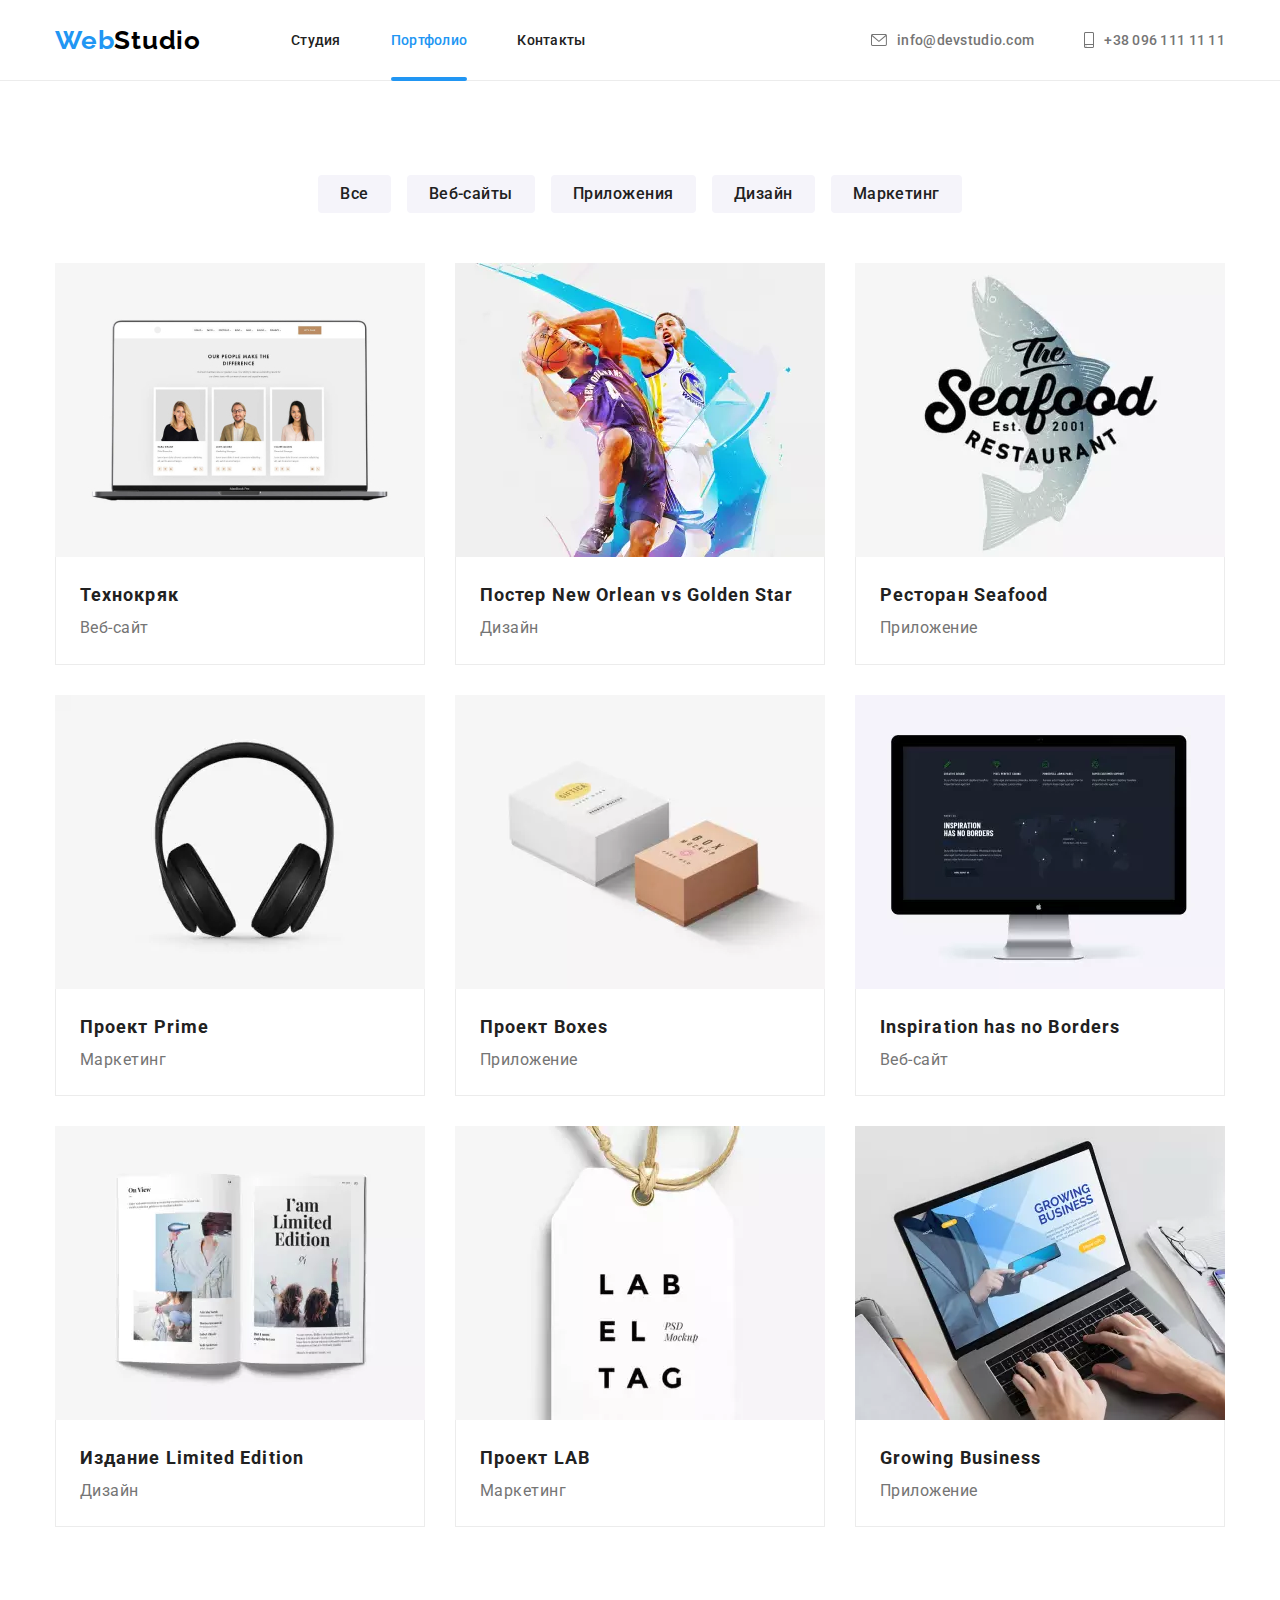
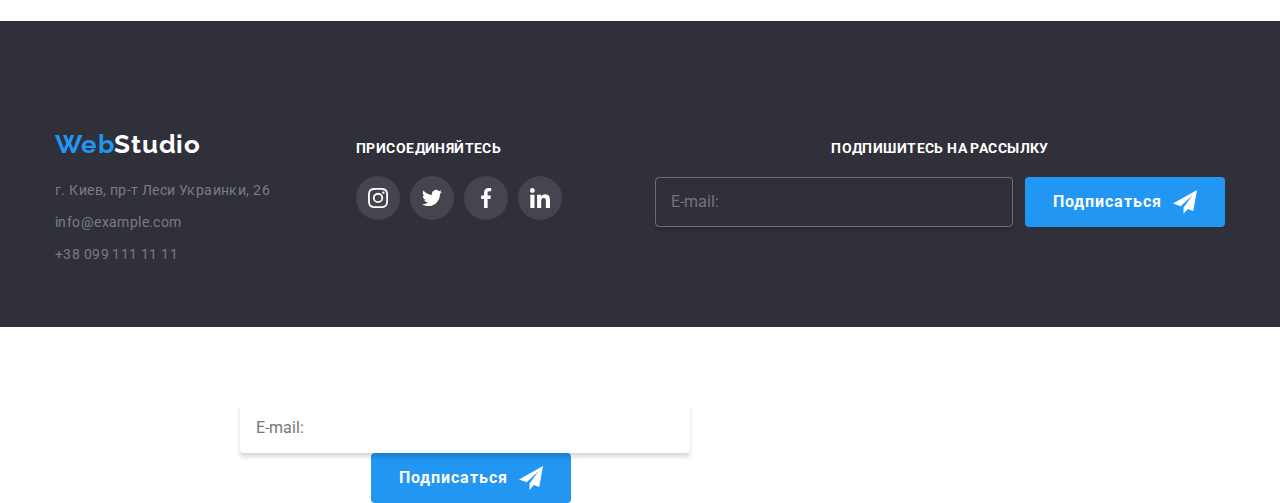
==== commit 5db4b0a5: "." ====
--- a/portfolio.html
+++ b/portfolio.html
@@ -523,25 +523,28 @@
                 </div>
             </section>    
         </main>
+        <!--footer-->
         <footer class="footer">
-            <div class=" container footer__container"> 
+            <div class="container footer__container"> 
                 <div class="footer__contacts">
                     <a class="footer__logo"  href="./index.html" lang="en" >Web<span class="footer-color">Studio</span></a> 
+                    <!--Адресс и контакты-->
                     <address class="address">
                         <ul class="address__list">
                             <li class="address__item">
-                                <a href="https://www.google.com.ua/maps/place/%D0%B1%D1%83%D0%BB.+%D0%9B%D0%B5%D1%81%D0%B8+%D0%A3%D0%BA%D1%80%D0%B0%D0%B8%D0%BD%D0%BA%D0%B8,+26,+%D0%9A%D0%B8%D0%B5%D0%B2,+02000/@50.4265807,30.5361971,17z/data=!3m1!4b1!4m5!3m4!1s0x40d4cf0e033ecbe9:0x57a4dffefec77da0!8m2!3d50.4265807!4d30.5383858?hl=ru" 
-                                    target="_blank" class="footer__address">г. Киев, пр-т Леси Украинки, 26</a>
-                                </li>
+                                <a class="footer__link footer__address" href="https://goo.gl/maps/YrUc46Xhu9acLL3k6"
+                                    target="_blank" >г. Киев, пр-т Леси Украинки, 26</a>
+                            </li>
                             <li class="address__item">
-                                <a href="mailto:info@example.com" class="footer__link">info@example.com</a>
-                            </li>
-                            <li class="address-item">
-                                <a href="tel:+3809911111111" class="footer__link">+38 099 111 11 11</a>
+                                <a class="footer__link" href="mailto:info@example.com" >info@example.com</a>
+                            </li>
+                            <li class="address__item">
+                                <a class="footer__link" href="tel:+3809911111111" >+38 099 111 11 11</a>
                             </li>
                         </ul>
                     </address>
                 </div>
+
                 <div class="footer-social">
                     <h3 class="footer-title">присоединяйтесь</h3>
                     <ul class="footer-social-list">
@@ -575,6 +578,21 @@
                         </li>
                     </ul>
                 </div>
+
+                <form class="subscribe__form">
+                    <h3 class="subscribe__title">подпишитесь на рассылку</h3>
+                    <div class="subscribe__block"> 
+                        <input class="subscribe__input" type="email"  name="email" placeholder="E-mail:"/>
+                        <button class="subscribe__button" type="submit" >Подписаться
+                            <svg class="subscribe__button-icon" width="24"  height="24">
+                                <use href="./images/icon/symbol-defs.svg#icon-icon-send"></use>
+                            </svg>
+                        </button>
+                    </div>    
+                </form>
+            </div> 
+        </footer>
+
                  <!-- 6 дз -->
                 <div class="footer__subscribe">
                     <h3 class="subscribe__title">подпишитесь на рассылку</h3>
--- a/css/main.min.css
+++ b/css/main.min.css
@@ -1 +1 @@
-:root{--primary-text-color: #757575;--title-text-color: #212121;--accent-color: #2196F3;--color-logo: #000000;--color-background: #2F303A;--color-footer-contact: #FFFFFF60;--background-button-member: #F5F4FA;--primary-color-white: #FFFFFF;--color-box-button: #188CEB}.visually-hidden{position:absolute;width:1px;height:1px;margin:-1px;padding:0;overflow:hidden;border:0;clip:rect(0 0 0 0)}h1,h2,h3,h4,h5,h6,p{margin-top:0;margin-bottom:0}body{font-family:roboto,sans-serif}ul{list-style:none;padding:0;margin:0}img{display:block;max-width:100%;height:auto}.section{padding-top:94px;padding-bottom:94px}.container{width:1200px;padding:0 15px;margin:0 auto}@media screen and (max-width: 480px){.container{width:100%}}@media screen and (min-width: 480px){.container{width:480px}}@media screen and (min-width: 768px){.container{width:768px}}@media screen and (min-width: 1200px){.container{width:1200px}}.backdrop{position:fixed;top:0;left:0;width:100%;height:100%;background-color:rgba(0,0,0,.2);opacity:1;-webkit-transition:opacity 250ms cubic-bezier(0.4, 0, 0.2, 1);transition:opacity 250ms cubic-bezier(0.4, 0, 0.2, 1)}.backdrop.is-hidden{opacity:0;pointer-events:none}.modal{position:absolute;left:50%;top:50%;-webkit-transform:translate(-50%, -50%) scale(1);transform:translate(-50%, -50%) scale(1);padding:40px;-webkit-box-shadow:0px 1px 3px rgba(0,0,0,.12),0px 1px 1px rgba(0,0,0,.14),0px 2px 1px rgba(0,0,0,.2);box-shadow:0px 1px 3px rgba(0,0,0,.12),0px 1px 1px rgba(0,0,0,.14),0px 2px 1px rgba(0,0,0,.2);border-radius:4px;background-color:var(--primary-color-white);-webkit-transition:-webkit-transform 250ms cubic-bezier(0.4, 0, 0.2, 1);transition:-webkit-transform 250ms cubic-bezier(0.4, 0, 0.2, 1);transition:transform 250ms cubic-bezier(0.4, 0, 0.2, 1);transition:transform 250ms cubic-bezier(0.4, 0, 0.2, 1), -webkit-transform 250ms cubic-bezier(0.4, 0, 0.2, 1);width:92%}@media screen and (min-width: 480px){.modal{width:451px}}@media screen and (min-width: 120px){.modal{width:528px}}.backdrop.is-hidden .modal{-webkit-transform:translate(-50%, -50%) scale(1.2);transform:translate(-50%, -50%) scale(1.2)}.modal__button{position:absolute;right:8px;top:8px;padding:0;font-size:0;border-radius:50%;cursor:pointer;border:none;stroke-opacity:.1;-webkit-transition:background-color 250ms cubic-bezier(0.4, 0, 0.2, 1);transition:background-color 250ms cubic-bezier(0.4, 0, 0.2, 1)}.modal__button:hover,.modal__button:focus{fill:var(--accent-color)}.modal__title{font-size:20px;line-height:1.15;text-align:center;letter-spacing:.03em;color:var(--title-text-color);margin-bottom:12px}.modal__item:not(:last-child){margin-bottom:10px}.modal__item:last-child{margin-bottom:20px}.modal__label{position:relative;display:-webkit-box;display:-ms-flexbox;display:flex;-webkit-box-orient:vertical;-webkit-box-direction:normal;-ms-flex-direction:column;flex-direction:column;font-size:12px;line-height:1.17;letter-spacing:.01em;color:var(--primary-text-color)}.modal__label:focus-within .modal__button-icon{fill:var(--accent-color)}.modal__button-icon{position:absolute;left:12px;bottom:11px;fill:var(--title-text-color)}.modal__input{height:40px;border:1px solid rgba(33,33,33,.2);border-radius:4px;outline:none;padding:11px;padding-left:40px;margin-top:4px}.modal__input:focus{border-color:var(--accent-color)}.modal__textarea{height:120px;border:1px solid rgba(33,33,33,.2);border-radius:4px;padding:12px 16px;resize:none;outline:none;margin-top:4px}.modal__textarea:focus{border-color:var(--accent-color)}.modal__item textarea::-webkit-input-placeholder{font-size:14px;line-height:1.14;letter-spacing:.01em;color:rgba(117,117,117,.5)}.modal__item textarea::-moz-placeholder{font-size:14px;line-height:1.14;letter-spacing:.01em;color:rgba(117,117,117,.5)}.modal__item textarea:-ms-input-placeholder{font-size:14px;line-height:1.14;letter-spacing:.01em;color:rgba(117,117,117,.5)}.modal__item textarea::-ms-input-placeholder{font-size:14px;line-height:1.14;letter-spacing:.01em;color:rgba(117,117,117,.5)}.modal__item textarea::placeholder{font-size:14px;line-height:1.14;letter-spacing:.01em;color:rgba(117,117,117,.5)}.modal__label-checkbox{position:relative;display:-webkit-box;display:-ms-flexbox;display:flex;-webkit-box-orient:horizontal;-webkit-box-direction:reverse;-ms-flex-direction:row-reverse;flex-direction:row-reverse;-webkit-box-pack:center;-ms-flex-pack:center;justify-content:center;-webkit-box-align:center;-ms-flex-align:center;align-items:center;margin-bottom:30px;margin-top:20px}.modal__checkbox{-webkit-appearance:none;-moz-appearance:none;appearance:none}.checkbox__icon{width:15px;height:15px;border:2px solid #000;border-radius:2px}.modal__checkbox:checked+.checkbox__icon{background-position:center;border:rgba(0,0,0,0);background-color:var(--accent-color);background-image:url(../images/icon/icon-check2.svg);background-origin:border-box;background-repeat:no-repeat}.checkbox__span{font-size:14px;line-height:1.71;letter-spacing:.03em;color:var(--primary-text-color);margin-left:10px}.modal__link{font-size:14px;line-height:1.71;letter-spacing:.03em;color:var(--accent-color);text-decoration:none;cursor:pointer;-webkit-transition:color 250ms cubic-bezier(0.4, 0, 0.2, 1);transition:color 250ms cubic-bezier(0.4, 0, 0.2, 1)}.modal__link:hover,.modal__link:focus{color:var(--color-box-button);text-decoration:underline}.modal__submit-wrapper{display:-webkit-box;display:-ms-flexbox;display:flex;-webkit-box-pack:center;-ms-flex-pack:center;justify-content:center}.modal__submit{font-family:"Roboto";font-style:normal;font-weight:700;font-size:16px;line-height:1.88;letter-spacing:.06em;padding:10px;width:200px;text-align:center;border:none;-webkit-transition:background-color 250ms cubic-bezier(0.4, 0, 0.2, 1);transition:background-color 250ms cubic-bezier(0.4, 0, 0.2, 1);color:var(--primary-color-white);background-color:var(--accent-color);border-radius:4px;cursor:pointer}.modal__submit:hover,.modal__submit:focus{background-color:var(--color-box-button)}.mobile-menu-btn{border:none;background-color:rgba(0,0,0,0);padding:0;line-height:0;cursor:pointer}.mobile-menu-btn__icon{fill:#000}.mobile-menu-btn__icon:hover,.mobile-menu-btn__icon:hover{fill:var(--accent-color)}@media screen and (max-width: 767px){.mobile-menu{position:fixed;z-index:5;top:0;left:0;background-color:#fff;width:100%;height:795px;overflow:auto;opacity:0;visibility:hidden;pointer-events:none;-webkit-transition:opacity 250ms linear,visibility 250ms linear;transition:opacity 250ms linear,visibility 250ms linear}.mobile-menu.is-open{opacity:1;visibility:visible;pointer-events:auto}.mobile-menu__container{position:relative;padding-top:48px;padding-bottom:48px;padding-left:40px}.mobile-menu__close-btn{position:absolute;top:10px;right:15px;border:none;background-color:rgba(0,0,0,0);padding:0;line-height:0;cursor:pointer}.mobile-menu__close-btn:hover,.mobile-menu__close-btn:focus{fill:var(--accent-color)}.mobile-menu__link{font-weight:500;font-size:40px;line-height:1.17;letter-spacing:.02em;text-decoration:none;color:var(--title-text-color)}.mobile-menu__link:hover,.mobile-menu__link:focus{color:var(--accent-color)}.mobile-menu__list>li{margin-bottom:32px}.mobile-menu__list{margin-bottom:302px}.mobile-menu__contact-link--phone{font-weight:500;font-size:34px;line-height:1.17;letter-spacing:.02em;text-decoration:none;color:var(--accent-color)}.mobile-menu__contact-link--email{font-weight:500;font-size:24px;line-height:1.17;letter-spacing:.02em;text-decoration:none;color:var(--primary-text-color)}.mobile-menu__contact>li{margin-top:32px}.mobile-menu__contact{margin-bottom:64px}.mobile__nav-link--current{color:var(--accent-color)}.mobile-menu__social-link{font-weight:500;font-size:18px;line-height:1.22;letter-spacing:.02em;text-decoration:none;color:var(--accent-color)}.mobile-menu__social-list{display:-webkit-box;display:-ms-flexbox;display:flex;-webkit-box-align:center;-ms-flex-align:center;align-items:center}.mobile-menu__social-list>li{margin-right:20px}}@media screen and (min-width: 768px){.mobile-menu{display:none}.mobile-menu-btn{display:none}}.logo{color:var(--accent-color);font-family:Raleway,cursive;font-weight:700;font-size:26px;line-height:1.17;text-decoration:none;text-transform:none;letter-spacing:.03em}.logo__color{color:var(--color-logo)}.header__container{display:-webkit-box;display:-ms-flexbox;display:flex;-webkit-box-pack:justify;-ms-flex-pack:justify;justify-content:space-between;-webkit-box-align:center;-ms-flex-align:center;align-items:center}.contact__item{display:-webkit-box;display:-ms-flexbox;display:flex;-webkit-box-align:center;-ms-flex-align:center;align-items:center}@media screen and (max-width: 767px){.header{border-bottom:1px solid #ececec}.header__container{padding-top:10px;padding-bottom:10px}.nav-list{display:none}.contact{display:none;color:var(--primary-text-color)}}@media screen and (min-width: 768px){.contact{display:block}.header{border-bottom:1px solid #ececec}.navigation,.nav-list{display:-webkit-box;display:-ms-flexbox;display:flex;-webkit-box-align:center;-ms-flex-align:center;align-items:center}.nav-list__item{position:relative}.nav-list{margin-left:90px}.nav-list__item:not(:last-child){margin-right:50px}.nav-list__link{display:block;padding-top:32px;padding-bottom:32px}.nav-list__link,.contact__link{-webkit-transition:color 250ms cubic-bezier(0.4, 0, 0.2, 1);transition:color 250ms cubic-bezier(0.4, 0, 0.2, 1)}.nav-list__link--current::after{content:"";position:absolute;left:0;bottom:-1px;display:block;width:100%;height:4px;border-radius:2px;background-color:var(--accent-color)}.nav-list .nav-list__link--current{color:var(--accent-color)}.contact{margin-left:auto}.contact__link{color:var(--primary-text-color);font-weight:500;font-size:14px;line-height:1.17;text-decoration:none;text-transform:none;letter-spacing:.02em}.contact__icon{fill:currentColor;margin-right:10px}.nav-list__link,.contact__link{color:var(--title-text-color);font-weight:500;font-size:14px;line-height:1.17;text-decoration:none;text-transform:none;letter-spacing:.02em}.nav-list__link:hover,.nav-list__link:focus,.contact__link:hover,.contact__link:focus{color:var(--accent-color)}.contact__link,.contact__link{display:-webkit-box;display:-ms-flexbox;display:flex;-webkit-box-align:center;-ms-flex-align:center;align-items:center;color:#757575}.contact__link:hover,.contact__link:focus,.contact__link:hover,.contact__link:focus{color:var(--accent-color)}.link.contact__link:focus,.link.contact__link::after{cursor:pointer;fill:currentColor;-webkit-transition:color 250ms cubic-bezier(0.4, 0, 0.2, 1);transition:color 250ms cubic-bezier(0.4, 0, 0.2, 1)}.contact__item:first-child{margin-bottom:10px}}@media screen and (min-width: 1200px){.contact__item:first-child{margin-bottom:0}.navigation,.nav-list,.contact{display:-webkit-box;display:-ms-flexbox;display:flex;-webkit-box-align:center;-ms-flex-align:center;align-items:center}.header{border-bottom:1px solid #ececec}.header__container{display:-webkit-box;display:-ms-flexbox;display:flex;-webkit-box-pack:center;-ms-flex-pack:center;justify-content:center}.nav-list{margin-left:90px}.nav-list__item{position:relative}.nav-list__link{display:block;padding-top:32px;padding-bottom:32px}.contact{margin-left:auto}.contact__item+.contact__item{margin-left:50px}.nav-list__link,.contact__link{-webkit-transition:color 250ms cubic-bezier(0.4, 0, 0.2, 1);transition:color 250ms cubic-bezier(0.4, 0, 0.2, 1)}.nav-list__link--current::after{content:"";position:absolute;left:0;bottom:-1px;display:block;width:100%;height:4px;border-radius:2px;background-color:var(--accent-color)}.nav-list .nav-list__link--current{color:var(--accent-color)}.contact__link{color:var(--primary-text-color);font-weight:500;font-size:14px;line-height:1.17;text-decoration:none;text-transform:none;letter-spacing:.02em}.contact__icon{fill:currentColor;margin-right:10px}.nav-list__link,.contact__link{color:var(--title-text-color);font-weight:500;font-size:14px;line-height:1.17;text-decoration:none;text-transform:none;letter-spacing:.02em}.nav-list__link:hover,.nav-list__link:focus,.contact__link:hover,.contact__link:focus{color:var(--accent-color)}.contact__link,.contact__link{display:-webkit-box;display:-ms-flexbox;display:flex;-webkit-box-align:center;-ms-flex-align:center;align-items:center;color:#757575}.contact__link:hover,.contact__link:focus,.contact__link:hover,.contact__link:focus{color:var(--accent-color)}.link.contact__link:focus,.link.contact__link::after{cursor:pointer;fill:currentColor;-webkit-transition:color 250ms cubic-bezier(0.4, 0, 0.2, 1);transition:color 250ms cubic-bezier(0.4, 0, 0.2, 1)}}.box{padding-top:118px;padding-bottom:118px;text-align:center;background-image:-webkit-gradient(linear, left top, left bottom, from(rgba(47, 48, 58, 0.4)), to(rgba(47, 48, 58, 0.4))),url(.././images/img/hero/progressive-jpeg/hero-bg-mob_480x400-progressive.jpeg);background-image:linear-gradient(rgba(47, 48, 58, 0.4), rgba(47, 48, 58, 0.4)),url(.././images/img/hero/progressive-jpeg/hero-bg-mob_480x400-progressive.jpeg);background-repeat:no-repeat;background-position:center;background-size:cover;background-color:#2f303a;max-width:1600px;margin:0 auto;padding:0 15px}.box__title{width:696px;margin-bottom:30px;color:var(--primary-color-white);font-weight:900;font-size:44px;line-height:1.62;text-align:center;text-transform:uppercase;letter-spacing:.06em}.box__button{color:var(--primary-color-white);background-color:var(--accent-color);font-family:Roboto,sans-serif;font-weight:700;font-size:16px;line-height:1.88;letter-spacing:.06em;cursor:pointer;-webkit-transition:color 250ms cubic-bezier(0.4, 0, 0.2, 1);transition:color 250ms cubic-bezier(0.4, 0, 0.2, 1);border:0px;border-radius:4px;padding:10px 32px;border:rgba(0,0,0,0);text-align:center;display:-webkit-box;display:-ms-flexbox;display:flex;-webkit-box-align:center;-ms-flex-align:center;align-items:center;margin:0 auto}.box__button:hover,.box__button:focus{background-color:var(--color-box-button)}@media screen and (max-width: 768px){.box{padding-top:118px;padding-bottom:118px;background-image:-webkit-gradient(linear, left top, left bottom, from(rgba(47, 48, 58, 0.4)), to(rgba(47, 48, 58, 0.4))),url(.././images/img/hero/progressive-jpeg/hero-bg-mob_480x400-progressive.jpeg);background-image:linear-gradient(rgba(47, 48, 58, 0.4), rgba(47, 48, 58, 0.4)),url(.././images/img/hero/progressive-jpeg/hero-bg-mob_480x400-progressive.jpeg)}.box__title{font-size:26px;line-height:1.62;width:360px;text-align:center;margin:auto;padding-bottom:30px}}@media screen and (max-width: 768px)and (min-device-pixel-ratio: 2),screen and (max-width: 768px)and (-webkit-min-device-pixel-ratio: 2),screen and (max-width: 768px)and (min-resolution: 192dpi),screen and (max-width: 768px)and (min-resolution: 2dppx){.box{background-image:-webkit-gradient(linear, left top, left bottom, from(rgba(47, 48, 58, 0.4)), to(rgba(47, 48, 58, 0.4))),url(.././images/img/hero/progressive-jpeg/hero-bg-mob_960x800@2x-progressive.jpeg);background-image:linear-gradient(rgba(47, 48, 58, 0.4), rgba(47, 48, 58, 0.4)),url(.././images/img/hero/progressive-jpeg/hero-bg-mob_960x800@2x-progressive.jpeg)}}@media screen and (min-width: 768px){.box__title{font-size:26px;line-height:1.62;width:360px;margin:auto;padding-bottom:30px}.box{padding-top:118px;padding-bottom:118px;background-image:-webkit-gradient(linear, left top, left bottom, from(rgba(47, 48, 58, 0.4)), to(rgba(47, 48, 58, 0.4))),url(.././images/img/hero/progressive-jpeg/hero-bg-tab_768x400-progressive.jpeg);background-image:linear-gradient(rgba(47, 48, 58, 0.4), rgba(47, 48, 58, 0.4)),url(.././images/img/hero/progressive-jpeg/hero-bg-tab_768x400-progressive.jpeg)}}@media screen and (min-width: 768px)and (min-device-pixel-ratio: 2),screen and (min-width: 768px)and (-webkit-min-device-pixel-ratio: 2),screen and (min-width: 768px)and (min-resolution: 192dpi),screen and (min-width: 768px)and (min-resolution: 2dppx){.box{background-image:-webkit-gradient(linear, left top, left bottom, from(rgba(47, 48, 58, 0.4)), to(rgba(47, 48, 58, 0.4))),url(.././images/img/hero/progressive-jpeg/hero-bg-tab_1536x800@2x-progressive.jpeg);background-image:linear-gradient(rgba(47, 48, 58, 0.4), rgba(47, 48, 58, 0.4)),url(.././images/img/hero/progressive-jpeg/hero-bg-tab_1536x800@2x-progressive.jpeg)}}@media screen and (min-width: 1200px){.box__title{font-size:44px;line-height:1.62;width:696px;margin:auto;padding-bottom:30px}.box{padding-top:200px;padding-bottom:200px;background-image:-webkit-gradient(linear, left top, left bottom, from(rgba(47, 48, 58, 0.4)), to(rgba(47, 48, 58, 0.4))),url(.././images/img/hero/progressive-jpeg/hero-bg-lap_1600x600-progressive.jpeg);background-image:linear-gradient(rgba(47, 48, 58, 0.4), rgba(47, 48, 58, 0.4)),url(.././images/img/hero/progressive-jpeg/hero-bg-lap_1600x600-progressive.jpeg)}}@media screen and (min-width: 1200px)and (min-device-pixel-ratio: 2),screen and (min-width: 1200px)and (-webkit-min-device-pixel-ratio: 2),screen and (min-width: 1200px)and (min-resolution: 192dpi),screen and (min-width: 1200px)and (min-resolution: 2dppx){.box{background-image:-webkit-gradient(linear, left top, left bottom, from(rgba(47, 48, 58, 0.4)), to(rgba(47, 48, 58, 0.4))),url(.././images/img/hero/progressive-jpeg/hero-bg-lap_1600x600@2x-progressive.jpeg);background-image:linear-gradient(rgba(47, 48, 58, 0.4), rgba(47, 48, 58, 0.4)),url(.././images/img/hero/progressive-jpeg/hero-bg-lap_1600x600@2x-progressive.jpeg)}}@media screen and (max-width: 768px){.benefits-list .benefits-list__item:not(:last-child){margin-bottom:30px}.benefits-list__link{max-width:450px;height:120px;background-color:#f5f4fa;margin-bottom:30px;display:-webkit-box;display:-ms-flexbox;display:flex;-webkit-box-align:center;-ms-flex-align:center;align-items:center;-webkit-box-pack:center;-ms-flex-pack:center;justify-content:center}.benefits-list__title{color:var(--title-text-color);font-weight:700;font-size:14px;line-height:1.17;text-transform:uppercase;letter-spacing:.03em;margin-bottom:10px;text-align:center}.benefits-list__text{color:var(--primary-text-color);font-size:14px;line-height:1.71;text-transform:none;letter-spacing:.03em;max-width:450px}}@media screen and (min-width: 768px){.benefits-list{display:-webkit-box;display:-ms-flexbox;display:flex;-ms-flex-wrap:wrap;flex-wrap:wrap;margin:-15px}.benefits-list__item{margin:15px;-ms-flex-preferred-size:calc((100% - 60px)/4);flex-basis:calc((100% - 60px)/4)}.benefits-list__link{width:354px;height:120px;background-color:#f5f4fa;margin-bottom:30px;display:-webkit-box;display:-ms-flexbox;display:flex;-webkit-box-align:center;-ms-flex-align:center;align-items:center;-webkit-box-pack:center;-ms-flex-pack:center;justify-content:center}.benefits-list__title{color:var(--title-text-color);font-weight:700;font-size:14px;line-height:1.17;text-transform:uppercase;letter-spacing:.03em;margin-bottom:10px}.benefits-list__text{color:var(--primary-text-color);font-size:14px;line-height:1.71;text-transform:none;letter-spacing:.03em;max-width:354px}}@media screen and (min-width: 1200px){.benefits-list{display:-webkit-box;display:-ms-flexbox;display:flex;margin:-15px}.benefits-list__item{margin:15px;-ms-flex-preferred-size:calc((100% - 120px)/4);flex-basis:calc((100% - 120px)/4)}.benefits-list__link{width:270px;height:120px;background-color:#f5f4fa;margin-bottom:30px;display:-webkit-box;display:-ms-flexbox;display:flex;-webkit-box-align:center;-ms-flex-align:center;align-items:center;-webkit-box-pack:center;-ms-flex-pack:center;justify-content:center}.benefits-list__title{color:var(--title-text-color);font-weight:700;font-size:14px;line-height:1.17;text-transform:uppercase;letter-spacing:.03em;margin-bottom:10px}.benefits-list__text{color:var(--primary-text-color);font-size:14px;line-height:1.71;text-transform:none;letter-spacing:.03em;max-width:270px}}@media screen and (max-width: 1200px){.section__directions{display:none}}.section.section__directions{padding-top:0}.section__title{color:var(--title-text-color);font-weight:700;font-size:36px;line-height:1.17;text-align:center;text-transform:none;letter-spacing:.03em}.directions-list{display:-webkit-box;display:-ms-flexbox;display:flex}.directions-list__item{position:relative}.directions-list__item+.directions-list__item{margin-left:30px}.directions-list__text{position:absolute;bottom:0;width:100%;height:70px;display:-webkit-box;display:-ms-flexbox;display:flex;-webkit-box-align:center;-ms-flex-align:center;align-items:center;-webkit-box-pack:center;-ms-flex-pack:center;justify-content:center;font-weight:700;font-size:14px;line-height:1.14;letter-spacing:.03em;text-transform:uppercase;color:var(--primary-color-white);background:rgba(47,48,58,.8)}.section__team{background-color:var(--background-button-member)}.team-list{display:-webkit-box;display:-ms-flexbox;display:flex;-webkit-box-pack:center;-ms-flex-pack:center;justify-content:center}.team-list__item{background-color:var(--primary-color-white);-webkit-box-shadow:0px 1px 3px rgba(0,0,0,.12),0px 1px 1px rgba(0,0,0,.14),0px 2px 1px rgba(0,0,0,.2);box-shadow:0px 1px 3px rgba(0,0,0,.12),0px 1px 1px rgba(0,0,0,.14),0px 2px 1px rgba(0,0,0,.2);border-radius:0px 0px 4px 4px}.team-list__container{padding:30px 0}.team-list__title{color:var(--title-text-color);font-weight:500;font-size:16px;line-height:1.17;text-align:center;text-transform:none;letter-spacing:.03em}.team-list__text{margin-top:10px;color:var(--primary-text-color);font-size:16px;line-height:1.17;text-align:center;text-transform:none;letter-spacing:.03em}.social-list{display:-webkit-box;display:-ms-flexbox;display:flex;-webkit-box-pack:center;-ms-flex-pack:center;justify-content:center;margin-top:16px}.social-list__item+.social-list__item{margin-left:10px}@media screen and (max-width: 768px){.team-list{-webkit-box-orient:vertical;-webkit-box-direction:normal;-ms-flex-direction:column;flex-direction:column;-webkit-box-align:center;-ms-flex-align:center;align-items:center;margin-top:30px}.team-list__item{max-width:450px;margin:0}.team-list__item+.team-list__item{margin-top:30px}.section__title{color:var(--title-text-color);font-weight:700;font-size:28px;line-height:1.17;text-align:center;text-transform:none;letter-spacing:.03em}}@media screen and (min-width: 768px){.team-list{-ms-flex-wrap:wrap;flex-wrap:wrap;margin:-15px}.team-list__item{margin:15px;-ms-flex-preferred-size:calc((100% - 60px)/2);flex-basis:calc((100% - 60px)/2)}.section__title{margin-bottom:30px}}@media screen and (min-width: 1200px){.team-list{-ms-flex-wrap:nowrap;flex-wrap:nowrap;-webkit-box-orient:horizontal;-webkit-box-direction:normal;-ms-flex-direction:row;flex-direction:row;margin-top:50px}.section__title{margin-bottom:50px}.team-list__item{margin:0;max-width:270px}.team-list__item+.team-list__item{margin-left:30px}}.social-list__link{display:-webkit-box;display:-ms-flexbox;display:flex;-webkit-box-align:center;-ms-flex-align:center;align-items:center;-webkit-box-pack:center;-ms-flex-pack:center;justify-content:center;width:44px;height:44px;background-color:rgba(0,0,0,0);border-radius:50%;-webkit-transition:background-color 250ms cubic-bezier(0.4, 0, 0.2, 1);transition:background-color 250ms cubic-bezier(0.4, 0, 0.2, 1)}.social-list__link:hover,.social-list__link:focus{background-color:var(--color-box-button)}.social-list__icon{fill:#afb1b8;-webkit-transition:fill 250ms cubic-bezier(0.4, 0, 0.2, 1);transition:fill 250ms cubic-bezier(0.4, 0, 0.2, 1)}.social-list__link:hover .social-list__icon,.social-list__link:focus .social-list__icon{fill:var(--primary-color-white)}.clients-list{display:-webkit-box;display:-ms-flexbox;display:flex;margin-top:50px;-webkit-box-pack:center;-ms-flex-pack:center;justify-content:center}.clients-list__item{-webkit-box-align:center;-ms-flex-align:center;align-items:center;-webkit-box-pack:center;-ms-flex-pack:center;justify-content:center}.clients-list__link{display:-webkit-box;display:-ms-flexbox;display:flex;-webkit-box-align:center;-ms-flex-align:center;align-items:center;-webkit-box-pack:center;-ms-flex-pack:center;justify-content:center;fill:#afb1b8;line-height:0;font-size:0;border:1px solid #afb1b8;border-radius:4px;-webkit-transition:border-color 250ms cubic-bezier(0.4, 0, 0.2, 1);transition:border-color 250ms cubic-bezier(0.4, 0, 0.2, 1)}.clients-list__link:hover,.clients-list__link:focus{border-color:var(--color-box-button)}.clients-list__icon{width:106px;height:60px;fill:#afb1b8;-webkit-transition:fill 250ms cubic-bezier(0.4, 0, 0.2, 1);transition:fill 250ms cubic-bezier(0.4, 0, 0.2, 1)}.clients-list__link:hover .clients-list__icon,.clients-list__link:focus .clients-list__icon{fill:var(--color-box-button)}@media screen and (max-width: 768px){.section__title{margin-bottom:30px}.clients-list{-ms-flex-wrap:wrap;flex-wrap:wrap;margin:-15px}.clients-list__item{margin:15px;-ms-flex-preferred-size:calc((100% - 60px)/2);flex-basis:calc((100% - 60px)/2)}.clients-list__link{margin-right:0;width:210px;height:92px}}@media screen and (min-width: 768px){.section__title{font-size:28px}.clients-list{-ms-flex-wrap:wrap;flex-wrap:wrap;margin:-15px}.clients-list__item{margin:15px;-ms-flex-preferred-size:calc((100% - 90px)/3);flex-basis:calc((100% - 90px)/3)}.clients-list__link{width:226px;height:92px}}@media screen and (min-width: 1200px){.section__title{font-size:36px}.clients-list{-ms-flex-wrap:nowrap;flex-wrap:nowrap;-webkit-box-orient:horizontal;-webkit-box-direction:normal;-ms-flex-direction:row;flex-direction:row;margin:0}.clients-list__link{width:170px;height:92px;margin:0}}.footer__container{display:-webkit-box;display:-ms-flexbox;display:flex;-webkit-box-align:baseline;-ms-flex-align:baseline;align-items:baseline}.footer{background-color:var(--color-background);padding:60px 0}.footer__contacts{-webkit-box-flex:1;-ms-flex-positive:1;flex-grow:1}.address{margin-top:20px}.address__list{display:-webkit-box;display:-ms-flexbox;display:flex;-webkit-box-orient:vertical;-webkit-box-direction:normal;-ms-flex-direction:column;flex-direction:column}.address__item+.address__item{margin-top:10px}.footer__logo{color:var(--accent-color);font-family:Raleway;font-weight:700;font-size:26px;line-height:1.17;text-decoration:none;text-transform:none;letter-spacing:.03em}.footer-color{color:var(--primary-color-white)}.footer__address{color:var(--primary-color-white);font-style:normal;font-size:14px;line-height:1.71;text-decoration:none;text-transform:none;letter-spacing:.03em}.footer__link{color:var(--color-footer-contact);font-style:normal;font-size:14px;line-height:1.71;text-decoration:none;text-transform:none;letter-spacing:.03em}.footer-social{margin-left:70px}.footer-title{color:var(--primary-color-white);font-style:normal;font-weight:700;font-size:14px;line-height:1.17;text-transform:uppercase;letter-spacing:.03em}.footer-social-list{display:-webkit-box;display:-ms-flexbox;display:flex;-webkit-box-pack:center;-ms-flex-pack:center;justify-content:center;margin-top:20px}.footer-social-list__item+.footer-social-list__item{margin-left:10px}.footer-social-list__link{display:-webkit-box;display:-ms-flexbox;display:flex;-webkit-box-align:center;-ms-flex-align:center;align-items:center;-webkit-box-pack:center;-ms-flex-pack:center;justify-content:center;width:44px;height:44px;background-color:rgba(0,0,0,0);border-radius:50%;background-color:rgba(255,255,255,.1);-webkit-transition:background-color 250ms cubic-bezier(0.4, 0, 0.2, 1);transition:background-color 250ms cubic-bezier(0.4, 0, 0.2, 1)}.footer-social-list__link:hover,.footer-social-list__link:focus{background-color:var(--accent-color)}.footer-social-list__icon{fill:var(--primary-color-white)}.footer__subscribe{margin-left:93px}.subscribe__title{font-weight:700;font-size:14px;line-height:1.14;letter-spacing:.03em;text-transform:uppercase;margin-bottom:20px;color:var(--primary-color-white)}.subscribe__input{-webkit-box-flex:1;-ms-flex:1 0 auto;flex:1 0 auto;border-radius:4px;padding:15px 16px;background-color:rgba(0,0,0,0);border:1px solid rgba(255,255,255,.3);-webkit-box-shadow:0px 4px 4px rgba(0,0,0,.15);box-shadow:0px 4px 4px rgba(0,0,0,.15);color:var(--primary-color-white);-webkit-transition:border 250ms cubic-bezier(0.4, 0, 0.2, 1);transition:border 250ms cubic-bezier(0.4, 0, 0.2, 1)}.subscribe__label{position:relative;display:-webkit-box;display:-ms-flexbox;display:flex;width:570px;fill:#fff}.subscribe__button{display:-webkit-box;display:-ms-flexbox;display:flex;-webkit-box-align:center;-ms-flex-align:center;align-items:center;text-align:center;-webkit-box-pack:space-evenly;-ms-flex-pack:space-evenly;justify-content:space-evenly;font-family:Roboto,sans-serif;font-style:normal;font-weight:700;font-size:16px;line-height:1.88;letter-spacing:.06em;width:200px;height:50px;border-radius:4px;border:none;margin-left:12px;color:var(--primary-color-white);background-color:var(--accent-color);cursor:pointer;-webkit-transition:color 250ms cubic-bezier(0.4, 0, 0.2, 1);transition:color 250ms cubic-bezier(0.4, 0, 0.2, 1);padding:10px 29px}.subscribe__button:hover,.subscribe__button:focus{background-color:var(--color-box-button)}.subscribe__button-icon{margin-left:10px;fill:var(--primary-color-white)}@media screen and (max-width: 768px){.footer{min-height:620px}.footer__container{display:-webkit-box;display:-ms-flexbox;display:flex;-webkit-box-orient:vertical;-webkit-box-direction:normal;-ms-flex-direction:column;flex-direction:column;-webkit-box-align:center;-ms-flex-align:center;align-items:center}.footer__contacts{display:-webkit-box;display:-ms-flexbox;display:flex;-webkit-box-orient:vertical;-webkit-box-direction:normal;-ms-flex-direction:column;flex-direction:column;-webkit-box-align:center;-ms-flex-align:center;align-items:center;-webkit-box-flex:0;-ms-flex-positive:0;flex-grow:0;margin-bottom:60px}.address__list{-webkit-box-align:center;-ms-flex-align:center;align-items:center}.footer-social{margin-bottom:60px}}@media screen and (min-width: 768px){.footer__container{display:-webkit-box;display:-ms-flexbox;display:flex;-ms-flex-wrap:wrap;flex-wrap:wrap;-ms-flex-pack:distribute;justify-content:space-around;text-align:center}.footer{min-height:480px}.footer-social{margin-left:70px}}@media screen and (max-width: 1200px){.footer-social{display:-webkit-box;display:-ms-flexbox;display:flex;-webkit-box-orient:vertical;-webkit-box-direction:normal;-ms-flex-direction:column;flex-direction:column;-webkit-box-align:center;-ms-flex-align:center;align-items:center;margin:0}.footer__subscribe{width:450px;margin:0;text-align:center;margin:60px auto 0}.subscribe__label{width:100%;-webkit-box-orient:vertical;-webkit-box-direction:normal;-ms-flex-direction:column;flex-direction:column;-webkit-box-align:center;-ms-flex-align:center;align-items:center}.subscribe__input{width:100%;margin-bottom:20px}.subscribe__button{margin:0}}@media screen and (min-width: 1200px){.footer{min-height:260px}.footer__container{display:-webkit-box;display:-ms-flexbox;display:flex;-webkit-box-align:baseline;-ms-flex-align:baseline;align-items:baseline}}.filter-list{display:-webkit-box;display:-ms-flexbox;display:flex;margin-bottom:50px}.filter-list__item+.filter-list__item{margin-left:8px}.filter-list__button{margin:0 auto;border-radius:4px;padding:6px 22px;-webkit-transition-property:color;transition-property:color;font-family:Roboto,sans-serif;color:var(--title-text-color);background-color:var(--background-button-member);font-weight:500;font-size:16px;line-height:1.63;letter-spacing:.03em;cursor:pointer;border:rgba(0,0,0,0);border-radius:4px;-webkit-transition:background-color 250ms cubic-bezier(0.4, 0, 0.2, 1),color 250ms cubic-bezier(0.4, 0, 0.2, 1),-webkit-box-shadow 250ms cubic-bezier(0.4, 0, 0.2, 1);transition:background-color 250ms cubic-bezier(0.4, 0, 0.2, 1),color 250ms cubic-bezier(0.4, 0, 0.2, 1),-webkit-box-shadow 250ms cubic-bezier(0.4, 0, 0.2, 1);transition:background-color 250ms cubic-bezier(0.4, 0, 0.2, 1),color 250ms cubic-bezier(0.4, 0, 0.2, 1),box-shadow 250ms cubic-bezier(0.4, 0, 0.2, 1);transition:background-color 250ms cubic-bezier(0.4, 0, 0.2, 1),color 250ms cubic-bezier(0.4, 0, 0.2, 1),box-shadow 250ms cubic-bezier(0.4, 0, 0.2, 1),-webkit-box-shadow 250ms cubic-bezier(0.4, 0, 0.2, 1)}.filter-list__button:hover,.filter-list__button:focus{background-color:var(--accent-color);color:var(--primary-color-white)}.projects-list{display:-webkit-box;display:-ms-flexbox;display:flex;-ms-flex-wrap:wrap;flex-wrap:wrap;margin:-15px}.projects-list__item{margin:15px}.projects-list__link{text-decoration:none;display:block;-webkit-transition:background-color 250ms cubic-bezier(0.4, 0, 0.2, 1);transition:background-color 250ms cubic-bezier(0.4, 0, 0.2, 1)}.projects-list__link:hover,.projects-list__link:focus{-webkit-box-shadow:0px 1px 1px rgba(0,0,0,.12),0px 4px 4px rgba(0,0,0,.06),1px 4px 6px rgba(0,0,0,.16);box-shadow:0px 1px 1px rgba(0,0,0,.12),0px 4px 4px rgba(0,0,0,.06),1px 4px 6px rgba(0,0,0,.16)}.projects-list__overlay-text{position:absolute;bottom:0;width:100%;height:100%;display:block;padding:63px 24px;text-align:center;font-size:18px;line-height:1.56;letter-spacing:.03em;color:#fff;background-color:rgba(33,150,243,.9);-webkit-transition:-webkit-transform 250ms cubic-bezier(0.4, 0, 0.2, 1);transition:-webkit-transform 250ms cubic-bezier(0.4, 0, 0.2, 1);transition:transform 250ms cubic-bezier(0.4, 0, 0.2, 1);transition:transform 250ms cubic-bezier(0.4, 0, 0.2, 1), -webkit-transform 250ms cubic-bezier(0.4, 0, 0.2, 1);-webkit-transform:translateY(101%);transform:translateY(101%)}.projects-list__link:hover .projects-list__overlay-text,.projects-list__link:focus .projects-list__overlay-text{-webkit-transform:translateY(0%);transform:translateY(0%)}.projects-list__overlay{position:relative;overflow:hidden}.projects-list__container{padding:20px 24px;border-right:1px solid #ececec;border-bottom:1px solid #ececec;border-left:1px solid #ececec}.projects-list__title{color:var(--title-text-color);font-weight:700;font-size:18px;line-height:2;letter-spacing:.06em}.projects-list__text{color:var(--primary-text-color);font-size:16px;line-height:1.88;letter-spacing:.03em}.filter-list__item:not(:last-child){margin-right:8px}@media screen and (max-width: 767px){.filter-list{display:-webkit-box;display:-ms-flexbox;display:flex;-ms-flex-wrap:wrap;flex-wrap:wrap;margin-bottom:30px}.filter-list__item:nth-child(-n+3){margin-bottom:15px}.filter-list__item:nth-child(3){margin-left:0}.projects-list{-webkit-box-orient:vertical;-webkit-box-direction:normal;-ms-flex-direction:column;flex-direction:column;-webkit-box-align:center;-ms-flex-align:center;align-items:center}.projects-list__item{-ms-flex-preferred-size:100%;flex-basis:100%}}@media screen and (min-width: 768px){.projects-list__item{-ms-flex-preferred-size:calc((100% - 60px)/2);flex-basis:calc((100% - 60px)/2)}.filter-list{display:-webkit-box;display:-ms-flexbox;display:flex;-webkit-box-pack:center;-ms-flex-pack:center;justify-content:center;margin-bottom:30px}}@media screen and (min-width: 0)and (max-width: 1200px){.section{padding-top:60px;padding-bottom:60px}}@media screen and (min-width: 768px)and (max-width: 1200px){.projects-list__container--bot{padding-bottom:56px}}@media screen and (min-width: 1200px){.filter-list{-ms-flex-wrap:wrap;flex-wrap:wrap;margin-bottom:50px;-webkit-box-pack:center;-ms-flex-pack:center;justify-content:center}.projects-list__item{-ms-flex-preferred-size:calc((100% - 90px)/3);flex-basis:calc((100% - 90px)/3)}}/*# sourceMappingURL=main.min.css.map */+:root{--primary-text-color: #757575;--title-text-color: #212121;--accent-color: #2196F3;--color-logo: #000000;--color-background: #2F303A;--color-footer-contact: #FFFFFF60;--background-button-member: #F5F4FA;--primary-color-white: #FFFFFF;--color-box-button: #188CEB}.visually-hidden{position:absolute;width:1px;height:1px;margin:-1px;padding:0;overflow:hidden;border:0;clip:rect(0 0 0 0)}h1,h2,h3,h4,h5,h6,p{margin-top:0;margin-bottom:0}body{font-family:roboto,sans-serif}ul{list-style:none;padding:0;margin:0}img{display:block;max-width:100%;height:auto}.section{padding-top:94px;padding-bottom:94px}.container{width:1200px;padding:0 15px;margin:0 auto}@media screen and (min-width: 480px){.container{width:480px}}@media screen and (min-width: 768px){.container{width:768px}}@media screen and (min-width: 1200px){.container{width:1200px}}.backdrop{position:fixed;top:0;left:0;width:100%;height:100%;background-color:rgba(0,0,0,.2);opacity:1;-webkit-transition:opacity 250ms cubic-bezier(0.4, 0, 0.2, 1);transition:opacity 250ms cubic-bezier(0.4, 0, 0.2, 1)}.backdrop.is-hidden{opacity:0;pointer-events:none}.modal{position:absolute;left:50%;top:50%;-webkit-transform:translate(-50%, -50%) scale(1);transform:translate(-50%, -50%) scale(1);padding:40px;-webkit-box-shadow:0px 1px 3px rgba(0,0,0,.12),0px 1px 1px rgba(0,0,0,.14),0px 2px 1px rgba(0,0,0,.2);box-shadow:0px 1px 3px rgba(0,0,0,.12),0px 1px 1px rgba(0,0,0,.14),0px 2px 1px rgba(0,0,0,.2);border-radius:4px;background-color:var(--primary-color-white);-webkit-transition:-webkit-transform 250ms cubic-bezier(0.4, 0, 0.2, 1);transition:-webkit-transform 250ms cubic-bezier(0.4, 0, 0.2, 1);transition:transform 250ms cubic-bezier(0.4, 0, 0.2, 1);transition:transform 250ms cubic-bezier(0.4, 0, 0.2, 1), -webkit-transform 250ms cubic-bezier(0.4, 0, 0.2, 1);width:92%}@media screen and (min-width: 480px){.modal{width:451px}}@media screen and (min-width: 1200px){.modal{width:528px}}.backdrop.is-hidden .modal{-webkit-transform:translate(-50%, -50%) scale(1.2);transform:translate(-50%, -50%) scale(1.2)}.modal__button{position:absolute;right:8px;top:8px;padding:0;font-size:0;border-radius:50%;cursor:pointer;border:none;stroke-opacity:.1;-webkit-transition:background-color 250ms cubic-bezier(0.4, 0, 0.2, 1);transition:background-color 250ms cubic-bezier(0.4, 0, 0.2, 1)}.modal__button:hover,.modal__button:focus{fill:var(--accent-color)}.modal__title{font-size:20px;line-height:1.15;text-align:center;letter-spacing:.03em;color:var(--title-text-color);margin-bottom:12px}.modal__item:not(:last-child){margin-bottom:10px}.modal__item:last-child{margin-bottom:20px}.modal__label{position:relative;display:-webkit-box;display:-ms-flexbox;display:flex;-webkit-box-orient:vertical;-webkit-box-direction:normal;-ms-flex-direction:column;flex-direction:column;font-size:12px;line-height:1.17;letter-spacing:.01em;color:var(--primary-text-color)}.modal__label:focus-within .modal__button-icon{fill:var(--accent-color)}.modal__button-icon{position:absolute;left:12px;bottom:11px;fill:var(--title-text-color)}.modal__input{height:40px;border:1px solid rgba(33,33,33,.2);border-radius:4px;outline:none;padding:11px;padding-left:40px;margin-top:4px}.modal__input:focus{border-color:var(--accent-color)}.modal__textarea{height:120px;border:1px solid rgba(33,33,33,.2);border-radius:4px;padding:12px 16px;resize:none;outline:none;margin-top:4px}.modal__textarea:focus{border-color:var(--accent-color)}.modal__item textarea::-webkit-input-placeholder{font-size:14px;line-height:1.14;letter-spacing:.01em;color:rgba(117,117,117,.5)}.modal__item textarea::-moz-placeholder{font-size:14px;line-height:1.14;letter-spacing:.01em;color:rgba(117,117,117,.5)}.modal__item textarea:-ms-input-placeholder{font-size:14px;line-height:1.14;letter-spacing:.01em;color:rgba(117,117,117,.5)}.modal__item textarea::-ms-input-placeholder{font-size:14px;line-height:1.14;letter-spacing:.01em;color:rgba(117,117,117,.5)}.modal__item textarea::placeholder{font-size:14px;line-height:1.14;letter-spacing:.01em;color:rgba(117,117,117,.5)}.modal__label-checkbox{position:relative;display:-webkit-box;display:-ms-flexbox;display:flex;-webkit-box-orient:horizontal;-webkit-box-direction:reverse;-ms-flex-direction:row-reverse;flex-direction:row-reverse;-webkit-box-pack:center;-ms-flex-pack:center;justify-content:center;-webkit-box-align:center;-ms-flex-align:center;align-items:center;margin-bottom:30px;margin-top:20px}.modal__checkbox{-webkit-appearance:none;-moz-appearance:none;appearance:none}.checkbox__icon{width:15px;height:15px;border:2px solid #000;border-radius:2px}.modal__checkbox:checked+.checkbox__icon{background-position:center;border:rgba(0,0,0,0);background-color:var(--accent-color);background-image:url(../images/icon/icon-check2.svg);background-origin:border-box;background-repeat:no-repeat}.checkbox__span{font-size:14px;line-height:1.71;letter-spacing:.03em;color:var(--primary-text-color);margin-left:10px}.modal__link{font-size:14px;line-height:1.71;letter-spacing:.03em;color:var(--accent-color);text-decoration:none;cursor:pointer;-webkit-transition:color 250ms cubic-bezier(0.4, 0, 0.2, 1);transition:color 250ms cubic-bezier(0.4, 0, 0.2, 1)}.modal__link:hover,.modal__link:focus{color:var(--color-box-button);text-decoration:underline}.modal__submit-wrapper{display:-webkit-box;display:-ms-flexbox;display:flex;-webkit-box-pack:center;-ms-flex-pack:center;justify-content:center}.modal__submit{font-family:"Roboto";font-style:normal;font-weight:700;font-size:16px;line-height:1.88;letter-spacing:.06em;padding:10px;width:200px;text-align:center;border:none;-webkit-transition:background-color 250ms cubic-bezier(0.4, 0, 0.2, 1);transition:background-color 250ms cubic-bezier(0.4, 0, 0.2, 1);color:var(--primary-color-white);background-color:var(--accent-color);border-radius:4px;cursor:pointer}.modal__submit:hover,.modal__submit:focus{background-color:var(--color-box-button)}.mobile-menu-btn{border:none;background-color:rgba(0,0,0,0);padding:0;line-height:0;cursor:pointer}.mobile-menu-btn__icon{fill:#000}.mobile-menu-btn__icon:hover,.mobile-menu-btn__icon:hover{fill:var(--accent-color)}@media screen and (max-width: 767px){.mobile-menu{position:fixed;z-index:5;top:0;left:0;background-color:#fff;width:100%;height:795px;overflow:auto;opacity:0;visibility:hidden;pointer-events:none;-webkit-transition:opacity 250ms linear,visibility 250ms linear;transition:opacity 250ms linear,visibility 250ms linear}.mobile-menu.is-open{opacity:1;visibility:visible;pointer-events:auto}.mobile-menu__container{position:relative;padding-top:48px;padding-bottom:48px;padding-left:40px}.mobile-menu__close-btn{position:absolute;top:10px;right:15px;border:none;background-color:rgba(0,0,0,0);padding:0;line-height:0;cursor:pointer}.mobile-menu__close-btn:hover,.mobile-menu__close-btn:focus{fill:var(--accent-color)}.mobile-menu__link{font-weight:500;font-size:40px;line-height:1.17;letter-spacing:.02em;text-decoration:none;color:var(--title-text-color)}.mobile-menu__link:hover,.mobile-menu__link:focus{color:var(--accent-color)}.mobile-menu__list>li{margin-bottom:32px}.mobile-menu__list{margin-bottom:302px}.mobile-menu__contact-link--phone{font-weight:500;font-size:34px;line-height:1.17;letter-spacing:.02em;text-decoration:none;color:var(--accent-color)}.mobile-menu__contact-link--email{font-weight:500;font-size:24px;line-height:1.17;letter-spacing:.02em;text-decoration:none;color:var(--primary-text-color)}.mobile-menu__contact>li{margin-top:32px}.mobile-menu__contact{margin-bottom:64px}.mobile__nav-link--current{color:var(--accent-color)}.mobile-menu__social-link{font-weight:500;font-size:18px;line-height:1.22;letter-spacing:.02em;text-decoration:none;color:var(--accent-color)}.mobile-menu__social-list{display:-webkit-box;display:-ms-flexbox;display:flex;-webkit-box-align:center;-ms-flex-align:center;align-items:center}.mobile-menu__social-list>li{margin-right:20px}}@media screen and (min-width: 768px){.mobile-menu{display:none}.mobile-menu-btn{display:none}}.logo{color:var(--accent-color);font-family:Raleway,cursive;font-weight:700;font-size:26px;line-height:1.17;text-decoration:none;text-transform:none;letter-spacing:.03em}.logo__color{color:var(--color-logo)}.header__container{display:-webkit-box;display:-ms-flexbox;display:flex;-webkit-box-pack:justify;-ms-flex-pack:justify;justify-content:space-between;-webkit-box-align:center;-ms-flex-align:center;align-items:center}.contact__item{display:-webkit-box;display:-ms-flexbox;display:flex;-webkit-box-align:center;-ms-flex-align:center;align-items:center}@media screen and (max-width: 767px){.header{border-bottom:1px solid #ececec}.header__container{padding-top:10px;padding-bottom:10px}.nav-list{display:none}.contact{display:none;color:var(--primary-text-color)}}@media screen and (min-width: 768px){.contact{display:block}.header{border-bottom:1px solid #ececec}.navigation,.nav-list{display:-webkit-box;display:-ms-flexbox;display:flex;-webkit-box-align:center;-ms-flex-align:center;align-items:center}.nav-list__item{position:relative}.nav-list{margin-left:90px}.nav-list__item:not(:last-child){margin-right:50px}.nav-list__link{display:block;padding-top:32px;padding-bottom:32px}.nav-list__link,.contact__link{-webkit-transition:color 250ms cubic-bezier(0.4, 0, 0.2, 1);transition:color 250ms cubic-bezier(0.4, 0, 0.2, 1)}.nav-list__link--current::after{content:"";position:absolute;left:0;bottom:-1px;display:block;width:100%;height:4px;border-radius:2px;background-color:var(--accent-color)}.nav-list .nav-list__link--current{color:var(--accent-color)}.contact{margin-left:auto}.contact__link{color:var(--primary-text-color);font-weight:500;font-size:14px;line-height:1.17;text-decoration:none;text-transform:none;letter-spacing:.02em}.contact__icon{fill:currentColor;margin-right:10px}.nav-list__link,.contact__link{color:var(--title-text-color);font-weight:500;font-size:14px;line-height:1.17;text-decoration:none;text-transform:none;letter-spacing:.02em}.nav-list__link:hover,.nav-list__link:focus,.contact__link:hover,.contact__link:focus{color:var(--accent-color)}.contact__link,.contact__link{display:-webkit-box;display:-ms-flexbox;display:flex;-webkit-box-align:center;-ms-flex-align:center;align-items:center;color:#757575}.contact__link:hover,.contact__link:focus,.contact__link:hover,.contact__link:focus{color:var(--accent-color)}.link.contact__link:focus,.link.contact__link::after{cursor:pointer;fill:currentColor;-webkit-transition:color 250ms cubic-bezier(0.4, 0, 0.2, 1);transition:color 250ms cubic-bezier(0.4, 0, 0.2, 1)}.contact__item:first-child{margin-bottom:10px}}@media screen and (min-width: 1200px){.contact__item:first-child{margin-bottom:0}.navigation,.nav-list,.contact{display:-webkit-box;display:-ms-flexbox;display:flex;-webkit-box-align:center;-ms-flex-align:center;align-items:center}.header{border-bottom:1px solid #ececec}.header__container{display:-webkit-box;display:-ms-flexbox;display:flex;-webkit-box-pack:center;-ms-flex-pack:center;justify-content:center}.nav-list{margin-left:90px}.nav-list__item{position:relative}.nav-list__link{display:block;padding-top:32px;padding-bottom:32px}.contact{margin-left:auto}.contact__item+.contact__item{margin-left:50px}.nav-list__link,.contact__link{-webkit-transition:color 250ms cubic-bezier(0.4, 0, 0.2, 1);transition:color 250ms cubic-bezier(0.4, 0, 0.2, 1)}.nav-list__link--current::after{content:"";position:absolute;left:0;bottom:-1px;display:block;width:100%;height:4px;border-radius:2px;background-color:var(--accent-color)}.nav-list .nav-list__link--current{color:var(--accent-color)}.contact__link{color:var(--primary-text-color);font-weight:500;font-size:14px;line-height:1.17;text-decoration:none;text-transform:none;letter-spacing:.02em}.contact__icon{fill:currentColor;margin-right:10px}.nav-list__link,.contact__link{color:var(--title-text-color);font-weight:500;font-size:14px;line-height:1.17;text-decoration:none;text-transform:none;letter-spacing:.02em}.nav-list__link:hover,.nav-list__link:focus,.contact__link:hover,.contact__link:focus{color:var(--accent-color)}.contact__link,.contact__link{display:-webkit-box;display:-ms-flexbox;display:flex;-webkit-box-align:center;-ms-flex-align:center;align-items:center;color:#757575}.contact__link:hover,.contact__link:focus,.contact__link:hover,.contact__link:focus{color:var(--accent-color)}.link.contact__link:focus,.link.contact__link::after{cursor:pointer;fill:currentColor;-webkit-transition:color 250ms cubic-bezier(0.4, 0, 0.2, 1);transition:color 250ms cubic-bezier(0.4, 0, 0.2, 1)}}.box{padding-top:118px;padding-bottom:118px;text-align:center;background-image:-webkit-gradient(linear, left top, left bottom, from(rgba(47, 48, 58, 0.4)), to(rgba(47, 48, 58, 0.4))),url(.././images/img/hero/progressive-jpeg/hero-bg-mob_480x400-progressive.jpeg);background-image:linear-gradient(rgba(47, 48, 58, 0.4), rgba(47, 48, 58, 0.4)),url(.././images/img/hero/progressive-jpeg/hero-bg-mob_480x400-progressive.jpeg);background-repeat:no-repeat;background-position:center;background-size:cover;background-color:#2f303a;max-width:1600px;margin:0 auto}.box__title{width:696px;margin-bottom:30px;color:var(--primary-color-white);font-weight:900;font-size:44px;line-height:1.62;text-align:center;text-transform:uppercase;letter-spacing:.06em}.box__button{color:var(--primary-color-white);background-color:var(--accent-color);font-family:Roboto,sans-serif;font-weight:700;font-size:16px;line-height:1.88;letter-spacing:.06em;cursor:pointer;-webkit-transition:color 250ms cubic-bezier(0.4, 0, 0.2, 1);transition:color 250ms cubic-bezier(0.4, 0, 0.2, 1);border:0px;border-radius:4px;padding:10px 32px;border:rgba(0,0,0,0);text-align:center;display:-webkit-box;display:-ms-flexbox;display:flex;-webkit-box-align:center;-ms-flex-align:center;align-items:center;margin:0 auto}.box__button:hover,.box__button:focus{background-color:var(--color-box-button)}@media screen and (max-width: 767px){.box{padding-top:118px;padding-bottom:118px;background-image:-webkit-gradient(linear, left top, left bottom, from(rgba(47, 48, 58, 0.4)), to(rgba(47, 48, 58, 0.4))),url(.././images/img/hero/progressive-jpeg/hero-bg-mob_480x400-progressive.jpeg);background-image:linear-gradient(rgba(47, 48, 58, 0.4), rgba(47, 48, 58, 0.4)),url(.././images/img/hero/progressive-jpeg/hero-bg-mob_480x400-progressive.jpeg)}.box__title{font-size:26px;line-height:1.62;width:360px;text-align:center;margin:auto;margin-bottom:30px}}@media screen and (max-width: 767px)and (min-device-pixel-ratio: 2),screen and (max-width: 767px)and (-webkit-min-device-pixel-ratio: 2),screen and (max-width: 767px)and (min-resolution: 192dpi),screen and (max-width: 767px)and (min-resolution: 2dppx){.box{background-image:-webkit-gradient(linear, left top, left bottom, from(rgba(47, 48, 58, 0.4)), to(rgba(47, 48, 58, 0.4))),url(.././images/img/hero/progressive-jpeg/hero-bg-mob_960x800@2x-progressive.jpeg);background-image:linear-gradient(rgba(47, 48, 58, 0.4), rgba(47, 48, 58, 0.4)),url(.././images/img/hero/progressive-jpeg/hero-bg-mob_960x800@2x-progressive.jpeg)}}@media screen and (min-width: 768px){.box__title{font-size:26px;line-height:1.62;width:360px;margin:auto;margin-bottom:30px}.box{padding-top:118px;padding-bottom:118px;background-image:-webkit-gradient(linear, left top, left bottom, from(rgba(47, 48, 58, 0.4)), to(rgba(47, 48, 58, 0.4))),url(.././images/img/hero/progressive-jpeg/hero-bg-tab_768x400-progressive.jpeg);background-image:linear-gradient(rgba(47, 48, 58, 0.4), rgba(47, 48, 58, 0.4)),url(.././images/img/hero/progressive-jpeg/hero-bg-tab_768x400-progressive.jpeg)}}@media screen and (min-width: 768px)and (min-device-pixel-ratio: 2),screen and (min-width: 768px)and (-webkit-min-device-pixel-ratio: 2),screen and (min-width: 768px)and (min-resolution: 192dpi),screen and (min-width: 768px)and (min-resolution: 2dppx){.box{background-image:-webkit-gradient(linear, left top, left bottom, from(rgba(47, 48, 58, 0.4)), to(rgba(47, 48, 58, 0.4))),url(.././images/img/hero/progressive-jpeg/hero-bg-tab_1536x800@2x-progressive.jpeg);background-image:linear-gradient(rgba(47, 48, 58, 0.4), rgba(47, 48, 58, 0.4)),url(.././images/img/hero/progressive-jpeg/hero-bg-tab_1536x800@2x-progressive.jpeg)}}@media screen and (min-width: 1200px){.box__title{font-size:44px;line-height:1.62;width:696px;margin:auto;margin-bottom:30px}.box{padding-top:200px;padding-bottom:200px;background-image:-webkit-gradient(linear, left top, left bottom, from(rgba(47, 48, 58, 0.4)), to(rgba(47, 48, 58, 0.4))),url(.././images/img/hero/progressive-jpeg/hero-bg-lap_1600x600-progressive.jpeg);background-image:linear-gradient(rgba(47, 48, 58, 0.4), rgba(47, 48, 58, 0.4)),url(.././images/img/hero/progressive-jpeg/hero-bg-lap_1600x600-progressive.jpeg)}}@media screen and (min-width: 1200px)and (min-device-pixel-ratio: 2),screen and (min-width: 1200px)and (-webkit-min-device-pixel-ratio: 2),screen and (min-width: 1200px)and (min-resolution: 192dpi),screen and (min-width: 1200px)and (min-resolution: 2dppx){.box{background-image:-webkit-gradient(linear, left top, left bottom, from(rgba(47, 48, 58, 0.4)), to(rgba(47, 48, 58, 0.4))),url(.././images/img/hero/progressive-jpeg/hero-bg-lap_1600x600@2x-progressive.jpeg);background-image:linear-gradient(rgba(47, 48, 58, 0.4), rgba(47, 48, 58, 0.4)),url(.././images/img/hero/progressive-jpeg/hero-bg-lap_1600x600@2x-progressive.jpeg)}}@media screen and (max-width: 768px){.benefits-list .benefits-list__item:not(:last-child){margin-bottom:30px}.benefits-list__link{max-width:450px;height:120px;background-color:#f5f4fa;margin-bottom:30px;display:-webkit-box;display:-ms-flexbox;display:flex;-webkit-box-align:center;-ms-flex-align:center;align-items:center;-webkit-box-pack:center;-ms-flex-pack:center;justify-content:center}.benefits-list__title{color:var(--title-text-color);font-weight:700;font-size:14px;line-height:1.17;text-transform:uppercase;letter-spacing:.03em;margin-bottom:10px;text-align:center}.benefits-list__text{color:var(--primary-text-color);font-size:14px;line-height:1.71;text-transform:none;letter-spacing:.03em;max-width:450px}}@media screen and (min-width: 768px){.benefits-list{display:-webkit-box;display:-ms-flexbox;display:flex;-ms-flex-wrap:wrap;flex-wrap:wrap;margin:-15px}.benefits-list__item{margin:15px;-ms-flex-preferred-size:calc((100% - 60px)/4);flex-basis:calc((100% - 60px)/4)}.benefits-list__link{width:354px;height:120px;background-color:#f5f4fa;margin-bottom:30px;display:-webkit-box;display:-ms-flexbox;display:flex;-webkit-box-align:center;-ms-flex-align:center;align-items:center;-webkit-box-pack:center;-ms-flex-pack:center;justify-content:center}.benefits-list__title{color:var(--title-text-color);font-weight:700;font-size:14px;line-height:1.17;text-transform:uppercase;letter-spacing:.03em;margin-bottom:10px}.benefits-list__text{color:var(--primary-text-color);font-size:14px;line-height:1.71;text-transform:none;letter-spacing:.03em;max-width:354px}}@media screen and (min-width: 1200px){.benefits-list{display:-webkit-box;display:-ms-flexbox;display:flex;margin:-15px}.benefits-list__item{margin:15px;-ms-flex-preferred-size:calc((100% - 120px)/4);flex-basis:calc((100% - 120px)/4)}.benefits-list__link{width:270px;height:120px;background-color:#f5f4fa;margin-bottom:30px;display:-webkit-box;display:-ms-flexbox;display:flex;-webkit-box-align:center;-ms-flex-align:center;align-items:center;-webkit-box-pack:center;-ms-flex-pack:center;justify-content:center}.benefits-list__title{color:var(--title-text-color);font-weight:700;font-size:14px;line-height:1.17;text-transform:uppercase;letter-spacing:.03em;margin-bottom:10px}.benefits-list__text{color:var(--primary-text-color);font-size:14px;line-height:1.71;text-transform:none;letter-spacing:.03em;max-width:270px}}@media screen and (max-width: 1200px){.section__directions{display:none}}.section.section__directions{padding-top:0}.section__title{color:var(--title-text-color);font-weight:700;font-size:36px;line-height:1.17;text-align:center;text-transform:none;letter-spacing:.03em}.directions-list{display:-webkit-box;display:-ms-flexbox;display:flex}.directions-list__item{position:relative}.directions-list__item+.directions-list__item{margin-left:30px}.directions-list__text{position:absolute;bottom:0;width:100%;height:70px;display:-webkit-box;display:-ms-flexbox;display:flex;-webkit-box-align:center;-ms-flex-align:center;align-items:center;-webkit-box-pack:center;-ms-flex-pack:center;justify-content:center;font-weight:700;font-size:14px;line-height:1.14;letter-spacing:.03em;text-transform:uppercase;color:var(--primary-color-white);background:rgba(47,48,58,.8)}.section__team{background-color:var(--background-button-member)}.team-list{display:-webkit-box;display:-ms-flexbox;display:flex;-webkit-box-pack:center;-ms-flex-pack:center;justify-content:center}.team-list__item{background-color:var(--primary-color-white);-webkit-box-shadow:0px 1px 3px rgba(0,0,0,.12),0px 1px 1px rgba(0,0,0,.14),0px 2px 1px rgba(0,0,0,.2);box-shadow:0px 1px 3px rgba(0,0,0,.12),0px 1px 1px rgba(0,0,0,.14),0px 2px 1px rgba(0,0,0,.2);border-radius:0px 0px 4px 4px}.team-list__container{padding:30px 0}.team-list__title{color:var(--title-text-color);font-weight:500;font-size:16px;line-height:1.17;text-align:center;text-transform:none;letter-spacing:.03em}.team-list__text{margin-top:10px;color:var(--primary-text-color);font-size:16px;line-height:1.17;text-align:center;text-transform:none;letter-spacing:.03em}.social-list{display:-webkit-box;display:-ms-flexbox;display:flex;-webkit-box-pack:center;-ms-flex-pack:center;justify-content:center;margin-top:16px}.social-list__item+.social-list__item{margin-left:10px}@media screen and (max-width: 767px){.team-list{-webkit-box-orient:vertical;-webkit-box-direction:normal;-ms-flex-direction:column;flex-direction:column;-webkit-box-align:center;-ms-flex-align:center;align-items:center}.team-list__item{max-width:450px;margin:0}.team-list__item+.team-list__item{margin-top:30px}.section__title{color:var(--title-text-color);font-weight:700;font-size:28px;line-height:1.17;text-align:center;text-transform:none;letter-spacing:.03em}}@media screen and (min-width: 768px){.team-list{-ms-flex-wrap:wrap;flex-wrap:wrap;margin:-15px}.team-list__item{margin:15px;-ms-flex-preferred-size:calc((100% - 60px)/2);flex-basis:calc((100% - 60px)/2)}.section__title{margin-bottom:30px}}@media screen and (min-width: 1200px){.team-list{-ms-flex-wrap:nowrap;flex-wrap:nowrap;-webkit-box-orient:horizontal;-webkit-box-direction:normal;-ms-flex-direction:row;flex-direction:row}.section__title{margin-bottom:50px}.team-list__item{margin:0;max-width:270px}.team-list__item+.team-list__item{margin-left:30px}}.social-list__link{display:-webkit-box;display:-ms-flexbox;display:flex;-webkit-box-align:center;-ms-flex-align:center;align-items:center;-webkit-box-pack:center;-ms-flex-pack:center;justify-content:center;width:44px;height:44px;background-color:rgba(0,0,0,0);border-radius:50%;-webkit-transition:background-color 250ms cubic-bezier(0.4, 0, 0.2, 1);transition:background-color 250ms cubic-bezier(0.4, 0, 0.2, 1)}.social-list__link:hover,.social-list__link:focus{background-color:var(--color-box-button)}.social-list__icon{fill:#afb1b8;-webkit-transition:fill 250ms cubic-bezier(0.4, 0, 0.2, 1);transition:fill 250ms cubic-bezier(0.4, 0, 0.2, 1)}.social-list__link:hover .social-list__icon,.social-list__link:focus .social-list__icon{fill:var(--primary-color-white)}.clients-list{display:-webkit-box;display:-ms-flexbox;display:flex;margin-top:50px;-webkit-box-pack:center;-ms-flex-pack:center;justify-content:center}.clients-list__item{-webkit-box-align:center;-ms-flex-align:center;align-items:center;-webkit-box-pack:center;-ms-flex-pack:center;justify-content:center}.clients-list__link{display:-webkit-box;display:-ms-flexbox;display:flex;-webkit-box-align:center;-ms-flex-align:center;align-items:center;-webkit-box-pack:center;-ms-flex-pack:center;justify-content:center;fill:#afb1b8;line-height:0;font-size:0;border:1px solid #afb1b8;border-radius:4px;-webkit-transition:border-color 250ms cubic-bezier(0.4, 0, 0.2, 1);transition:border-color 250ms cubic-bezier(0.4, 0, 0.2, 1)}.clients-list__link:hover,.clients-list__link:focus{border-color:var(--color-box-button)}.clients-list__icon{width:106px;height:60px;fill:#afb1b8;-webkit-transition:fill 250ms cubic-bezier(0.4, 0, 0.2, 1);transition:fill 250ms cubic-bezier(0.4, 0, 0.2, 1)}.clients-list__link:hover .clients-list__icon,.clients-list__link:focus .clients-list__icon{fill:var(--color-box-button)}@media screen and (max-width: 768px){.section__title{margin-bottom:30px}.clients-list{-ms-flex-wrap:wrap;flex-wrap:wrap;margin:-15px}.clients-list__item{margin:15px;-ms-flex-preferred-size:calc((100% - 60px)/2);flex-basis:calc((100% - 60px)/2)}.clients-list__link{margin-right:0;width:210px;height:92px}}@media screen and (min-width: 768px){.section__title{font-size:28px}.clients-list{-ms-flex-wrap:wrap;flex-wrap:wrap;margin:-15px}.clients-list__item{margin:15px;-ms-flex-preferred-size:calc((100% - 90px)/3);flex-basis:calc((100% - 90px)/3)}.clients-list__link{width:226px;height:92px}}@media screen and (min-width: 1200px){.section__title{font-size:36px}.clients-list{-ms-flex-wrap:nowrap;flex-wrap:nowrap}.clients-list__link{width:170px;height:92px}}.footer{background-color:var(--color-background);padding:60px 0}@media screen and (max-width: 767px){.footer-social{margin-top:60px}.subscribe__form{margin-top:60px}.footer__contacts{text-align:center}.footer-social{text-align:center}.subscribe__form{text-align:center}}.address{margin-top:20px;font-style:normal;line-height:1.71}.address__item:not(:last-child){margin-bottom:8px}.footer__logo{color:var(--accent-color);font-family:Raleway;font-weight:700;font-size:26px;line-height:1.17;text-decoration:none;text-transform:none;letter-spacing:.03em}.footer-color{color:var(--primary-color-white)}.footer__address{color:var(--primary-color-white);font-style:normal;font-size:14px;line-height:1.71;text-decoration:none;text-transform:none;letter-spacing:.03em}.footer__link{display:block;color:var(--color-footer-contact);font-style:normal;font-size:14px;line-height:1.71;text-decoration:none;text-transform:none;letter-spacing:.03em}.footer__link:hover,.footer__link:focus{color:var(--accent-color)}@media screen and (min-width: 1200px){.footer__link{text-align:left}}.footer-title{color:var(--primary-color-white);font-style:normal;font-weight:700;font-size:14px;line-height:1.17;text-transform:uppercase;letter-spacing:.03em}.footer-social-list{display:-webkit-box;display:-ms-flexbox;display:flex;-webkit-box-pack:center;-ms-flex-pack:center;justify-content:center;margin-top:20px}.footer-social-list__item+.footer-social-list__item{margin-left:10px}.footer-social-list__link{display:-webkit-box;display:-ms-flexbox;display:flex;-webkit-box-align:center;-ms-flex-align:center;align-items:center;-webkit-box-pack:center;-ms-flex-pack:center;justify-content:center;width:44px;height:44px;background-color:rgba(0,0,0,0);border-radius:50%;background-color:rgba(255,255,255,.1);-webkit-transition:background-color 250ms cubic-bezier(0.4, 0, 0.2, 1);transition:background-color 250ms cubic-bezier(0.4, 0, 0.2, 1)}.footer-social-list__link:hover,.footer-social-list__link:focus{background-color:var(--accent-color)}.footer-social-list__icon{fill:var(--primary-color-white)}.footer__subscribe{margin-left:93px}.subscribe__title{font-weight:700;font-size:14px;line-height:1.14;letter-spacing:.03em;text-transform:uppercase;margin-bottom:20px;color:var(--primary-color-white)}.subscribe__input{margin-bottom:20px;width:100%;padding:15px 15px;border-radius:4px;background-color:rgba(0,0,0,0);border:1px solid rgba(255,255,255,.3);-webkit-box-shadow:0px 4px 4px rgba(0,0,0,.15);box-shadow:0px 4px 4px rgba(0,0,0,.15);color:var(--primary-color-white);-webkit-transition:border 250ms cubic-bezier(0.4, 0, 0.2, 1);transition:border 250ms cubic-bezier(0.4, 0, 0.2, 1)}.subscribe__button{display:-webkit-box;display:-ms-flexbox;display:flex;justify-items:center;-webkit-box-pack:justify;-ms-flex-pack:justify;justify-content:space-between;-webkit-box-align:center;-ms-flex-align:center;align-items:center;text-align:center;overflow:hidden;font-family:Roboto,sans-serif;font-style:normal;font-weight:700;font-size:16px;line-height:1.88;letter-spacing:.06em;min-width:200px;height:50px;border-radius:4px;border:none;margin-left:auto;margin-right:auto;color:var(--primary-color-white);background-color:var(--accent-color);cursor:pointer;-webkit-transition:color 250ms cubic-bezier(0.4, 0, 0.2, 1);transition:color 250ms cubic-bezier(0.4, 0, 0.2, 1);padding:10px 28px}.subscribe__button:hover,.subscribe__button:focus{background-color:var(--color-box-button)}.subscribe__button-icon{margin-left:10px;fill:var(--primary-color-white)}@media screen and (min-width: 768px){.footer__container{display:-webkit-box;display:-ms-flexbox;display:flex;-ms-flex-wrap:wrap;flex-wrap:wrap;-webkit-box-align:baseline;-ms-flex-align:baseline;align-items:baseline;-ms-flex-pack:distribute;justify-content:space-around}.subscribe__input{width:450px}.subscribe__form{margin-top:60px}.subscribe__form{text-align:center}}@media screen and (min-width: 1200px){.address{margin-bottom:0}.footer__container{display:-webkit-box;display:-ms-flexbox;display:flex;-webkit-box-pack:justify;-ms-flex-pack:justify;justify-content:space-between;-webkit-box-align:baseline;-ms-flex-align:baseline;align-items:baseline}.footer__contacts{-webkit-box-flex:1;-ms-flex-positive:1;flex-grow:1;margin-right:70px}.footer-title{text-align:left}.footer-social-list{margin-bottom:0}.subscribe__form{display:block;width:570px;margin-left:93px}.subscribe__block{display:-webkit-box;display:-ms-flexbox;display:flex}.subscribe__input{margin-right:12px;margin-bottom:0}}.filter-list{display:-webkit-box;display:-ms-flexbox;display:flex;margin-bottom:50px}.filter-list__item+.filter-list__item{margin-left:8px}.filter-list__button{margin:0 auto;border-radius:4px;padding:6px 22px;-webkit-transition-property:color;transition-property:color;font-family:Roboto,sans-serif;color:var(--title-text-color);background-color:var(--background-button-member);font-weight:500;font-size:16px;line-height:1.63;letter-spacing:.03em;cursor:pointer;border:rgba(0,0,0,0);border-radius:4px;-webkit-transition:background-color 250ms cubic-bezier(0.4, 0, 0.2, 1),color 250ms cubic-bezier(0.4, 0, 0.2, 1),-webkit-box-shadow 250ms cubic-bezier(0.4, 0, 0.2, 1);transition:background-color 250ms cubic-bezier(0.4, 0, 0.2, 1),color 250ms cubic-bezier(0.4, 0, 0.2, 1),-webkit-box-shadow 250ms cubic-bezier(0.4, 0, 0.2, 1);transition:background-color 250ms cubic-bezier(0.4, 0, 0.2, 1),color 250ms cubic-bezier(0.4, 0, 0.2, 1),box-shadow 250ms cubic-bezier(0.4, 0, 0.2, 1);transition:background-color 250ms cubic-bezier(0.4, 0, 0.2, 1),color 250ms cubic-bezier(0.4, 0, 0.2, 1),box-shadow 250ms cubic-bezier(0.4, 0, 0.2, 1),-webkit-box-shadow 250ms cubic-bezier(0.4, 0, 0.2, 1)}.filter-list__button:hover,.filter-list__button:focus{background-color:var(--accent-color);color:var(--primary-color-white)}.projects-list{display:-webkit-box;display:-ms-flexbox;display:flex;-ms-flex-wrap:wrap;flex-wrap:wrap;margin:-15px}.projects-list__item{margin:15px}.projects-list__link{text-decoration:none;display:block;-webkit-transition:background-color 250ms cubic-bezier(0.4, 0, 0.2, 1);transition:background-color 250ms cubic-bezier(0.4, 0, 0.2, 1)}.projects-list__link:hover,.projects-list__link:focus{-webkit-box-shadow:0px 1px 1px rgba(0,0,0,.12),0px 4px 4px rgba(0,0,0,.06),1px 4px 6px rgba(0,0,0,.16);box-shadow:0px 1px 1px rgba(0,0,0,.12),0px 4px 4px rgba(0,0,0,.06),1px 4px 6px rgba(0,0,0,.16)}.projects-list__overlay-text{position:absolute;bottom:0;width:100%;height:100%;display:block;padding:63px 24px;text-align:center;font-size:18px;line-height:1.56;letter-spacing:.03em;color:#fff;background-color:rgba(33,150,243,.9);-webkit-transition:-webkit-transform 250ms cubic-bezier(0.4, 0, 0.2, 1);transition:-webkit-transform 250ms cubic-bezier(0.4, 0, 0.2, 1);transition:transform 250ms cubic-bezier(0.4, 0, 0.2, 1);transition:transform 250ms cubic-bezier(0.4, 0, 0.2, 1), -webkit-transform 250ms cubic-bezier(0.4, 0, 0.2, 1);-webkit-transform:translateY(101%);transform:translateY(101%)}.projects-list__link:hover .projects-list__overlay-text,.projects-list__link:focus .projects-list__overlay-text{-webkit-transform:translateY(0%);transform:translateY(0%)}.projects-list__overlay{position:relative;overflow:hidden}.projects-list__container{padding:20px 24px;border-right:1px solid #ececec;border-bottom:1px solid #ececec;border-left:1px solid #ececec}.projects-list__title{color:var(--title-text-color);font-weight:700;font-size:18px;line-height:2;letter-spacing:.06em}.projects-list__text{color:var(--primary-text-color);font-size:16px;line-height:1.88;letter-spacing:.03em}.filter-list__item:not(:last-child){margin-right:8px}@media screen and (max-width: 767px){.filter-list{display:-webkit-box;display:-ms-flexbox;display:flex;-ms-flex-wrap:wrap;flex-wrap:wrap;margin-bottom:30px}.filter-list__item:nth-child(-n+3){margin-bottom:15px}.filter-list__item:nth-child(3){margin-left:0}.projects-list{-webkit-box-orient:vertical;-webkit-box-direction:normal;-ms-flex-direction:column;flex-direction:column;-webkit-box-align:center;-ms-flex-align:center;align-items:center}.projects-list__item{-ms-flex-preferred-size:100%;flex-basis:100%}}@media screen and (min-width: 768px){.projects-list__item{-ms-flex-preferred-size:calc((100% - 60px)/2);flex-basis:calc((100% - 60px)/2)}.filter-list{display:-webkit-box;display:-ms-flexbox;display:flex;-webkit-box-pack:center;-ms-flex-pack:center;justify-content:center;margin-bottom:30px}}@media screen and (min-width: 0)and (max-width: 1200px){.section{padding-top:60px;padding-bottom:60px}}@media screen and (min-width: 768px)and (max-width: 1200px){.projects-list__container--bot{padding-bottom:56px}}@media screen and (min-width: 1200px){.filter-list{-ms-flex-wrap:wrap;flex-wrap:wrap;margin-bottom:50px;-webkit-box-pack:center;-ms-flex-pack:center;justify-content:center}.projects-list__item{-ms-flex-preferred-size:calc((100% - 90px)/3);flex-basis:calc((100% - 90px)/3)}}/*# sourceMappingURL=main.min.css.map */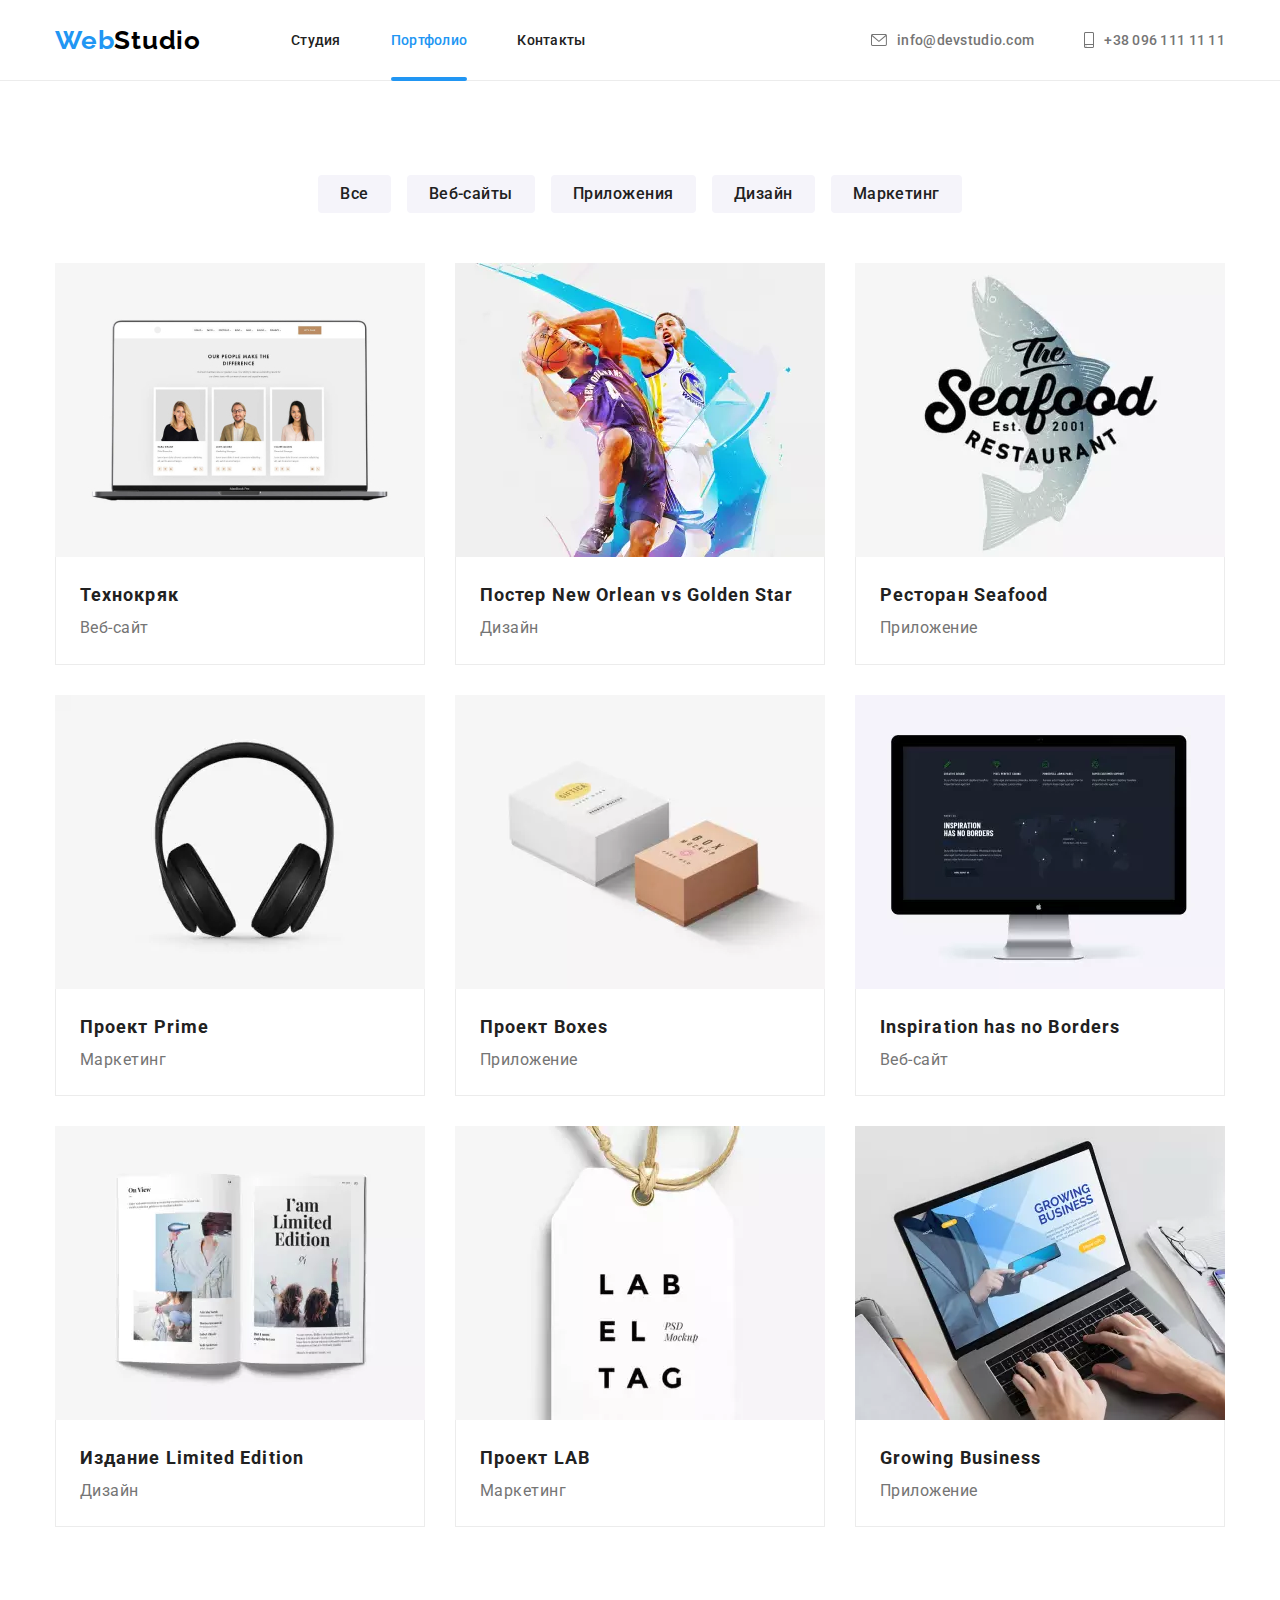
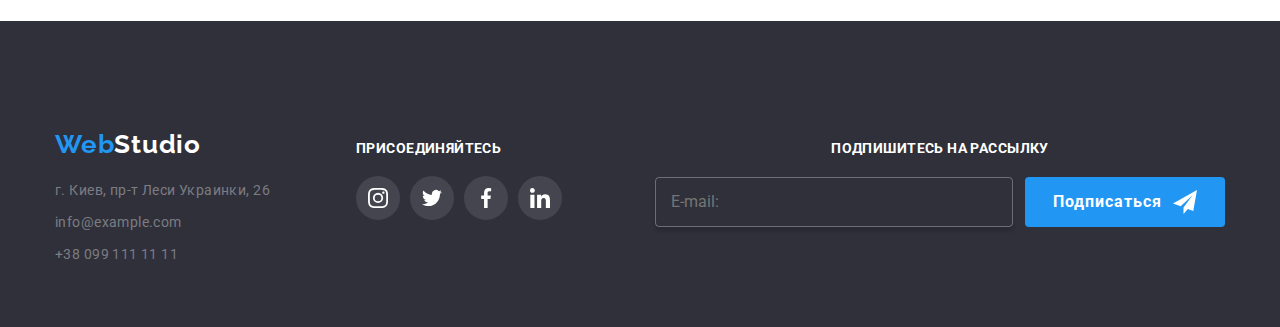
==== commit 2332a607: "." ====
--- a/portfolio.html
+++ b/portfolio.html
@@ -592,23 +592,6 @@
                 </form>
             </div> 
         </footer>
-
-                 <!-- 6 дз -->
-                <div class="footer__subscribe">
-                    <h3 class="subscribe__title">подпишитесь на рассылку</h3>
-                    <form class="subscribe__form">
-                        <label class="subscribe__label"> 
-                          <input type="email" class="subscribe__input" name="email" placeholder="E-mail:"/>
-                          <button type="submit" class="subscribe__button">Подписаться
-                            <svg class="subscribe__button-icon" width="24"  height="24">
-                                <use href="./images/icon/symbol-defs.svg#icon-icon-send"></use>
-                            </svg>
-                        </button>
-                        </label>
-                    </form>
-                </div>
-            </div> 
-        </footer>
         <script src="./js/menu.js"></script>
 </body>
 </html>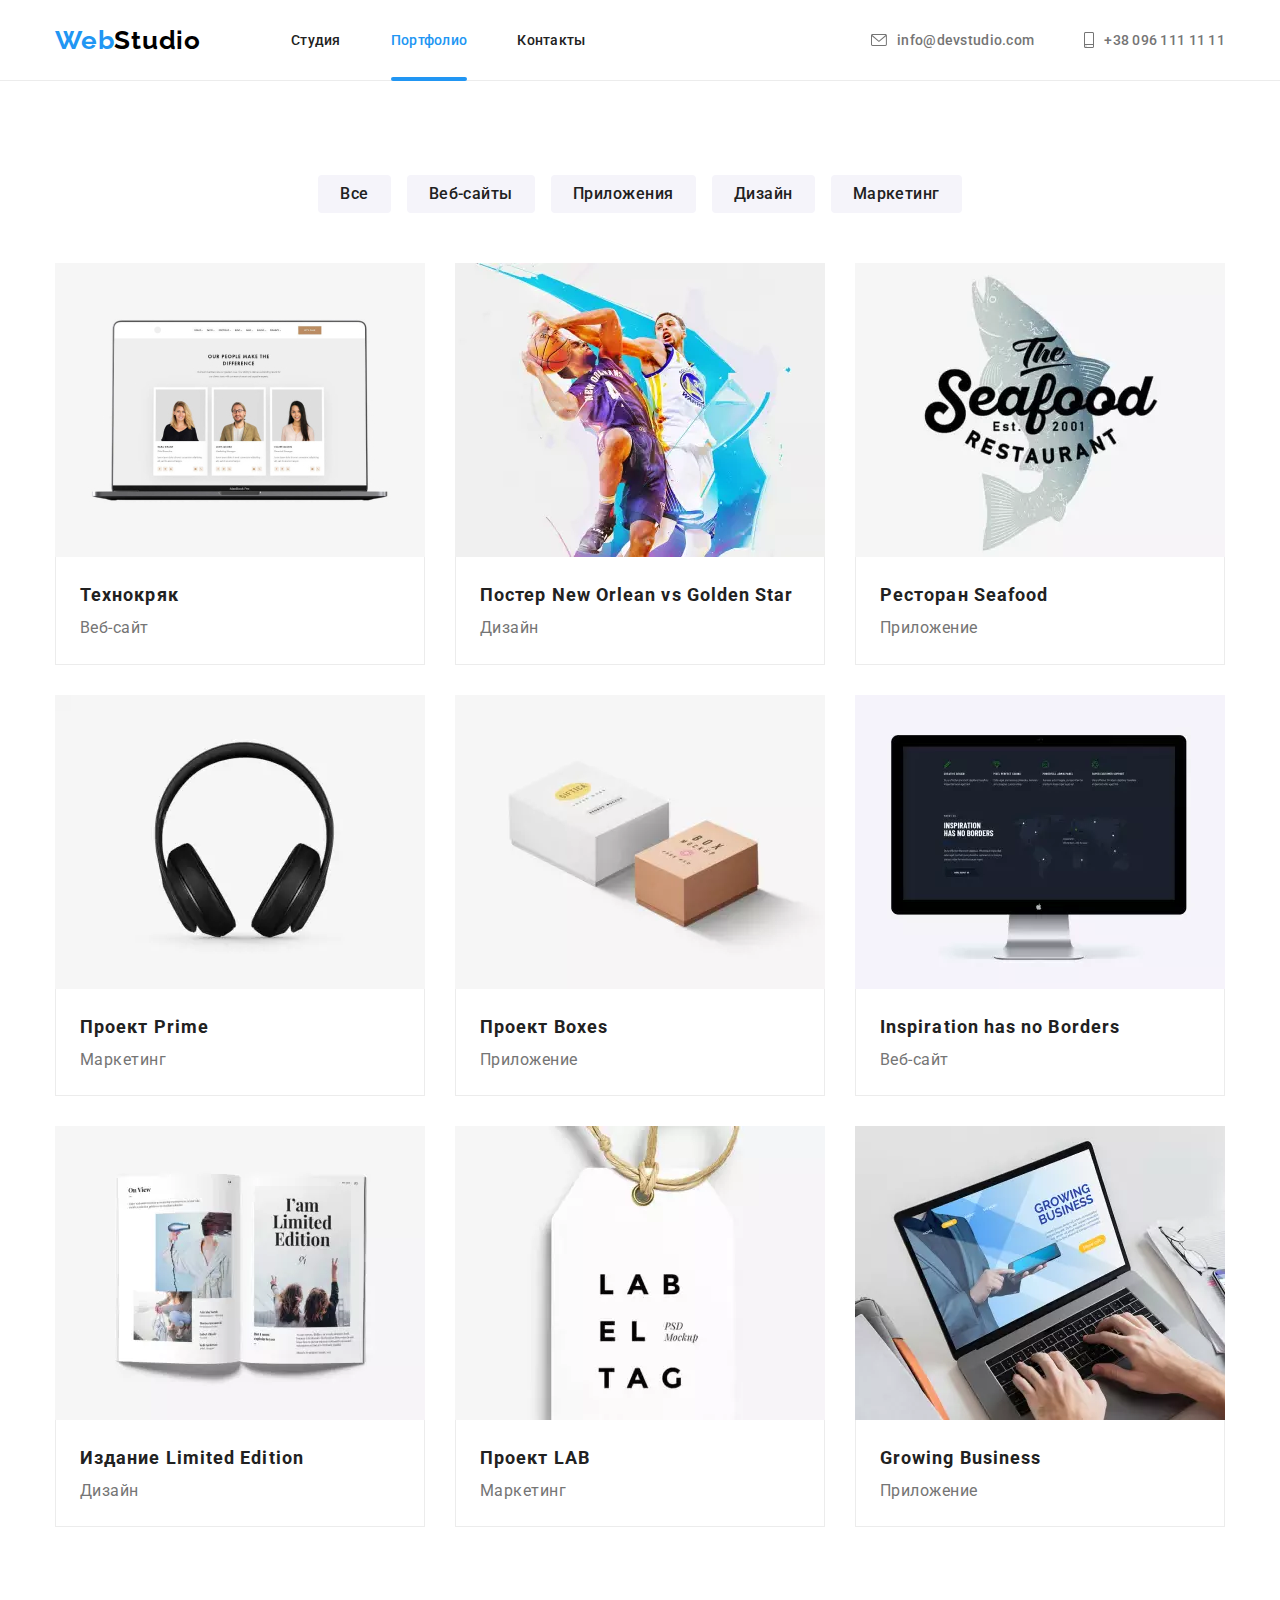
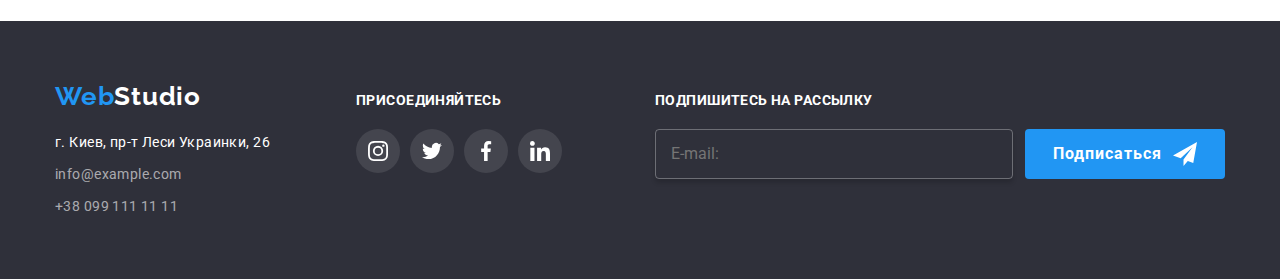
==== commit 6b2b2795: "n" ====
--- a/portfolio.html
+++ b/portfolio.html
@@ -546,7 +546,7 @@
                 </div>
 
                 <div class="footer-social">
-                    <h3 class="footer-title">присоединяйтесь</h3>
+                    <h3 class="subscribe__title">присоединяйтесь</h3>
                     <ul class="footer-social-list">
                         <li class="footer-social-list__item"> 
                             <a class="footer-social-list__link" href="">
--- a/css/main.min.css
+++ b/css/main.min.css
@@ -1 +1 @@
-:root{--primary-text-color: #757575;--title-text-color: #212121;--accent-color: #2196F3;--color-logo: #000000;--color-background: #2F303A;--color-footer-contact: #FFFFFF60;--background-button-member: #F5F4FA;--primary-color-white: #FFFFFF;--color-box-button: #188CEB}.visually-hidden{position:absolute;width:1px;height:1px;margin:-1px;padding:0;overflow:hidden;border:0;clip:rect(0 0 0 0)}h1,h2,h3,h4,h5,h6,p{margin-top:0;margin-bottom:0}body{font-family:roboto,sans-serif}ul{list-style:none;padding:0;margin:0}img{display:block;max-width:100%;height:auto}.section{padding-top:94px;padding-bottom:94px}.container{width:1200px;padding:0 15px;margin:0 auto}@media screen and (min-width: 480px){.container{width:480px}}@media screen and (min-width: 768px){.container{width:768px}}@media screen and (min-width: 1200px){.container{width:1200px}}.backdrop{position:fixed;top:0;left:0;width:100%;height:100%;background-color:rgba(0,0,0,.2);opacity:1;-webkit-transition:opacity 250ms cubic-bezier(0.4, 0, 0.2, 1);transition:opacity 250ms cubic-bezier(0.4, 0, 0.2, 1)}.backdrop.is-hidden{opacity:0;pointer-events:none}.modal{position:absolute;left:50%;top:50%;-webkit-transform:translate(-50%, -50%) scale(1);transform:translate(-50%, -50%) scale(1);padding:40px;-webkit-box-shadow:0px 1px 3px rgba(0,0,0,.12),0px 1px 1px rgba(0,0,0,.14),0px 2px 1px rgba(0,0,0,.2);box-shadow:0px 1px 3px rgba(0,0,0,.12),0px 1px 1px rgba(0,0,0,.14),0px 2px 1px rgba(0,0,0,.2);border-radius:4px;background-color:var(--primary-color-white);-webkit-transition:-webkit-transform 250ms cubic-bezier(0.4, 0, 0.2, 1);transition:-webkit-transform 250ms cubic-bezier(0.4, 0, 0.2, 1);transition:transform 250ms cubic-bezier(0.4, 0, 0.2, 1);transition:transform 250ms cubic-bezier(0.4, 0, 0.2, 1), -webkit-transform 250ms cubic-bezier(0.4, 0, 0.2, 1);width:92%}@media screen and (min-width: 480px){.modal{width:451px}}@media screen and (min-width: 1200px){.modal{width:528px}}.backdrop.is-hidden .modal{-webkit-transform:translate(-50%, -50%) scale(1.2);transform:translate(-50%, -50%) scale(1.2)}.modal__button{position:absolute;right:8px;top:8px;padding:0;font-size:0;border-radius:50%;cursor:pointer;border:none;stroke-opacity:.1;-webkit-transition:background-color 250ms cubic-bezier(0.4, 0, 0.2, 1);transition:background-color 250ms cubic-bezier(0.4, 0, 0.2, 1)}.modal__button:hover,.modal__button:focus{fill:var(--accent-color)}.modal__title{font-size:20px;line-height:1.15;text-align:center;letter-spacing:.03em;color:var(--title-text-color);margin-bottom:12px}.modal__item:not(:last-child){margin-bottom:10px}.modal__item:last-child{margin-bottom:20px}.modal__label{position:relative;display:-webkit-box;display:-ms-flexbox;display:flex;-webkit-box-orient:vertical;-webkit-box-direction:normal;-ms-flex-direction:column;flex-direction:column;font-size:12px;line-height:1.17;letter-spacing:.01em;color:var(--primary-text-color)}.modal__label:focus-within .modal__button-icon{fill:var(--accent-color)}.modal__button-icon{position:absolute;left:12px;bottom:11px;fill:var(--title-text-color)}.modal__input{height:40px;border:1px solid rgba(33,33,33,.2);border-radius:4px;outline:none;padding:11px;padding-left:40px;margin-top:4px}.modal__input:focus{border-color:var(--accent-color)}.modal__textarea{height:120px;border:1px solid rgba(33,33,33,.2);border-radius:4px;padding:12px 16px;resize:none;outline:none;margin-top:4px}.modal__textarea:focus{border-color:var(--accent-color)}.modal__item textarea::-webkit-input-placeholder{font-size:14px;line-height:1.14;letter-spacing:.01em;color:rgba(117,117,117,.5)}.modal__item textarea::-moz-placeholder{font-size:14px;line-height:1.14;letter-spacing:.01em;color:rgba(117,117,117,.5)}.modal__item textarea:-ms-input-placeholder{font-size:14px;line-height:1.14;letter-spacing:.01em;color:rgba(117,117,117,.5)}.modal__item textarea::-ms-input-placeholder{font-size:14px;line-height:1.14;letter-spacing:.01em;color:rgba(117,117,117,.5)}.modal__item textarea::placeholder{font-size:14px;line-height:1.14;letter-spacing:.01em;color:rgba(117,117,117,.5)}.modal__label-checkbox{position:relative;display:-webkit-box;display:-ms-flexbox;display:flex;-webkit-box-orient:horizontal;-webkit-box-direction:reverse;-ms-flex-direction:row-reverse;flex-direction:row-reverse;-webkit-box-pack:center;-ms-flex-pack:center;justify-content:center;-webkit-box-align:center;-ms-flex-align:center;align-items:center;margin-bottom:30px;margin-top:20px}.modal__checkbox{-webkit-appearance:none;-moz-appearance:none;appearance:none}.checkbox__icon{width:15px;height:15px;border:2px solid #000;border-radius:2px}.modal__checkbox:checked+.checkbox__icon{background-position:center;border:rgba(0,0,0,0);background-color:var(--accent-color);background-image:url(../images/icon/icon-check2.svg);background-origin:border-box;background-repeat:no-repeat}.checkbox__span{font-size:14px;line-height:1.71;letter-spacing:.03em;color:var(--primary-text-color);margin-left:10px}.modal__link{font-size:14px;line-height:1.71;letter-spacing:.03em;color:var(--accent-color);text-decoration:none;cursor:pointer;-webkit-transition:color 250ms cubic-bezier(0.4, 0, 0.2, 1);transition:color 250ms cubic-bezier(0.4, 0, 0.2, 1)}.modal__link:hover,.modal__link:focus{color:var(--color-box-button);text-decoration:underline}.modal__submit-wrapper{display:-webkit-box;display:-ms-flexbox;display:flex;-webkit-box-pack:center;-ms-flex-pack:center;justify-content:center}.modal__submit{font-family:"Roboto";font-style:normal;font-weight:700;font-size:16px;line-height:1.88;letter-spacing:.06em;padding:10px;width:200px;text-align:center;border:none;-webkit-transition:background-color 250ms cubic-bezier(0.4, 0, 0.2, 1);transition:background-color 250ms cubic-bezier(0.4, 0, 0.2, 1);color:var(--primary-color-white);background-color:var(--accent-color);border-radius:4px;cursor:pointer}.modal__submit:hover,.modal__submit:focus{background-color:var(--color-box-button)}.mobile-menu-btn{border:none;background-color:rgba(0,0,0,0);padding:0;line-height:0;cursor:pointer}.mobile-menu-btn__icon{fill:#000}.mobile-menu-btn__icon:hover,.mobile-menu-btn__icon:hover{fill:var(--accent-color)}@media screen and (max-width: 767px){.mobile-menu{position:fixed;z-index:5;top:0;left:0;background-color:#fff;width:100%;height:795px;overflow:auto;opacity:0;visibility:hidden;pointer-events:none;-webkit-transition:opacity 250ms linear,visibility 250ms linear;transition:opacity 250ms linear,visibility 250ms linear}.mobile-menu.is-open{opacity:1;visibility:visible;pointer-events:auto}.mobile-menu__container{position:relative;padding-top:48px;padding-bottom:48px;padding-left:40px}.mobile-menu__close-btn{position:absolute;top:10px;right:15px;border:none;background-color:rgba(0,0,0,0);padding:0;line-height:0;cursor:pointer}.mobile-menu__close-btn:hover,.mobile-menu__close-btn:focus{fill:var(--accent-color)}.mobile-menu__link{font-weight:500;font-size:40px;line-height:1.17;letter-spacing:.02em;text-decoration:none;color:var(--title-text-color)}.mobile-menu__link:hover,.mobile-menu__link:focus{color:var(--accent-color)}.mobile-menu__list>li{margin-bottom:32px}.mobile-menu__list{margin-bottom:302px}.mobile-menu__contact-link--phone{font-weight:500;font-size:34px;line-height:1.17;letter-spacing:.02em;text-decoration:none;color:var(--accent-color)}.mobile-menu__contact-link--email{font-weight:500;font-size:24px;line-height:1.17;letter-spacing:.02em;text-decoration:none;color:var(--primary-text-color)}.mobile-menu__contact>li{margin-top:32px}.mobile-menu__contact{margin-bottom:64px}.mobile__nav-link--current{color:var(--accent-color)}.mobile-menu__social-link{font-weight:500;font-size:18px;line-height:1.22;letter-spacing:.02em;text-decoration:none;color:var(--accent-color)}.mobile-menu__social-list{display:-webkit-box;display:-ms-flexbox;display:flex;-webkit-box-align:center;-ms-flex-align:center;align-items:center}.mobile-menu__social-list>li{margin-right:20px}}@media screen and (min-width: 768px){.mobile-menu{display:none}.mobile-menu-btn{display:none}}.logo{color:var(--accent-color);font-family:Raleway,cursive;font-weight:700;font-size:26px;line-height:1.17;text-decoration:none;text-transform:none;letter-spacing:.03em}.logo__color{color:var(--color-logo)}.header__container{display:-webkit-box;display:-ms-flexbox;display:flex;-webkit-box-pack:justify;-ms-flex-pack:justify;justify-content:space-between;-webkit-box-align:center;-ms-flex-align:center;align-items:center}.contact__item{display:-webkit-box;display:-ms-flexbox;display:flex;-webkit-box-align:center;-ms-flex-align:center;align-items:center}@media screen and (max-width: 767px){.header{border-bottom:1px solid #ececec}.header__container{padding-top:10px;padding-bottom:10px}.nav-list{display:none}.contact{display:none;color:var(--primary-text-color)}}@media screen and (min-width: 768px){.contact{display:block}.header{border-bottom:1px solid #ececec}.navigation,.nav-list{display:-webkit-box;display:-ms-flexbox;display:flex;-webkit-box-align:center;-ms-flex-align:center;align-items:center}.nav-list__item{position:relative}.nav-list{margin-left:90px}.nav-list__item:not(:last-child){margin-right:50px}.nav-list__link{display:block;padding-top:32px;padding-bottom:32px}.nav-list__link,.contact__link{-webkit-transition:color 250ms cubic-bezier(0.4, 0, 0.2, 1);transition:color 250ms cubic-bezier(0.4, 0, 0.2, 1)}.nav-list__link--current::after{content:"";position:absolute;left:0;bottom:-1px;display:block;width:100%;height:4px;border-radius:2px;background-color:var(--accent-color)}.nav-list .nav-list__link--current{color:var(--accent-color)}.contact{margin-left:auto}.contact__link{color:var(--primary-text-color);font-weight:500;font-size:14px;line-height:1.17;text-decoration:none;text-transform:none;letter-spacing:.02em}.contact__icon{fill:currentColor;margin-right:10px}.nav-list__link,.contact__link{color:var(--title-text-color);font-weight:500;font-size:14px;line-height:1.17;text-decoration:none;text-transform:none;letter-spacing:.02em}.nav-list__link:hover,.nav-list__link:focus,.contact__link:hover,.contact__link:focus{color:var(--accent-color)}.contact__link,.contact__link{display:-webkit-box;display:-ms-flexbox;display:flex;-webkit-box-align:center;-ms-flex-align:center;align-items:center;color:#757575}.contact__link:hover,.contact__link:focus,.contact__link:hover,.contact__link:focus{color:var(--accent-color)}.link.contact__link:focus,.link.contact__link::after{cursor:pointer;fill:currentColor;-webkit-transition:color 250ms cubic-bezier(0.4, 0, 0.2, 1);transition:color 250ms cubic-bezier(0.4, 0, 0.2, 1)}.contact__item:first-child{margin-bottom:10px}}@media screen and (min-width: 1200px){.contact__item:first-child{margin-bottom:0}.navigation,.nav-list,.contact{display:-webkit-box;display:-ms-flexbox;display:flex;-webkit-box-align:center;-ms-flex-align:center;align-items:center}.header{border-bottom:1px solid #ececec}.header__container{display:-webkit-box;display:-ms-flexbox;display:flex;-webkit-box-pack:center;-ms-flex-pack:center;justify-content:center}.nav-list{margin-left:90px}.nav-list__item{position:relative}.nav-list__link{display:block;padding-top:32px;padding-bottom:32px}.contact{margin-left:auto}.contact__item+.contact__item{margin-left:50px}.nav-list__link,.contact__link{-webkit-transition:color 250ms cubic-bezier(0.4, 0, 0.2, 1);transition:color 250ms cubic-bezier(0.4, 0, 0.2, 1)}.nav-list__link--current::after{content:"";position:absolute;left:0;bottom:-1px;display:block;width:100%;height:4px;border-radius:2px;background-color:var(--accent-color)}.nav-list .nav-list__link--current{color:var(--accent-color)}.contact__link{color:var(--primary-text-color);font-weight:500;font-size:14px;line-height:1.17;text-decoration:none;text-transform:none;letter-spacing:.02em}.contact__icon{fill:currentColor;margin-right:10px}.nav-list__link,.contact__link{color:var(--title-text-color);font-weight:500;font-size:14px;line-height:1.17;text-decoration:none;text-transform:none;letter-spacing:.02em}.nav-list__link:hover,.nav-list__link:focus,.contact__link:hover,.contact__link:focus{color:var(--accent-color)}.contact__link,.contact__link{display:-webkit-box;display:-ms-flexbox;display:flex;-webkit-box-align:center;-ms-flex-align:center;align-items:center;color:#757575}.contact__link:hover,.contact__link:focus,.contact__link:hover,.contact__link:focus{color:var(--accent-color)}.link.contact__link:focus,.link.contact__link::after{cursor:pointer;fill:currentColor;-webkit-transition:color 250ms cubic-bezier(0.4, 0, 0.2, 1);transition:color 250ms cubic-bezier(0.4, 0, 0.2, 1)}}.box{padding-top:118px;padding-bottom:118px;text-align:center;background-image:-webkit-gradient(linear, left top, left bottom, from(rgba(47, 48, 58, 0.4)), to(rgba(47, 48, 58, 0.4))),url(.././images/img/hero/progressive-jpeg/hero-bg-mob_480x400-progressive.jpeg);background-image:linear-gradient(rgba(47, 48, 58, 0.4), rgba(47, 48, 58, 0.4)),url(.././images/img/hero/progressive-jpeg/hero-bg-mob_480x400-progressive.jpeg);background-repeat:no-repeat;background-position:center;background-size:cover;background-color:#2f303a;max-width:1600px;margin:0 auto}.box__title{width:696px;margin-bottom:30px;color:var(--primary-color-white);font-weight:900;font-size:44px;line-height:1.62;text-align:center;text-transform:uppercase;letter-spacing:.06em}.box__button{color:var(--primary-color-white);background-color:var(--accent-color);font-family:Roboto,sans-serif;font-weight:700;font-size:16px;line-height:1.88;letter-spacing:.06em;cursor:pointer;-webkit-transition:color 250ms cubic-bezier(0.4, 0, 0.2, 1);transition:color 250ms cubic-bezier(0.4, 0, 0.2, 1);border:0px;border-radius:4px;padding:10px 32px;border:rgba(0,0,0,0);text-align:center;display:-webkit-box;display:-ms-flexbox;display:flex;-webkit-box-align:center;-ms-flex-align:center;align-items:center;margin:0 auto}.box__button:hover,.box__button:focus{background-color:var(--color-box-button)}@media screen and (max-width: 767px){.box{padding-top:118px;padding-bottom:118px;background-image:-webkit-gradient(linear, left top, left bottom, from(rgba(47, 48, 58, 0.4)), to(rgba(47, 48, 58, 0.4))),url(.././images/img/hero/progressive-jpeg/hero-bg-mob_480x400-progressive.jpeg);background-image:linear-gradient(rgba(47, 48, 58, 0.4), rgba(47, 48, 58, 0.4)),url(.././images/img/hero/progressive-jpeg/hero-bg-mob_480x400-progressive.jpeg)}.box__title{font-size:26px;line-height:1.62;width:360px;text-align:center;margin:auto;margin-bottom:30px}}@media screen and (max-width: 767px)and (min-device-pixel-ratio: 2),screen and (max-width: 767px)and (-webkit-min-device-pixel-ratio: 2),screen and (max-width: 767px)and (min-resolution: 192dpi),screen and (max-width: 767px)and (min-resolution: 2dppx){.box{background-image:-webkit-gradient(linear, left top, left bottom, from(rgba(47, 48, 58, 0.4)), to(rgba(47, 48, 58, 0.4))),url(.././images/img/hero/progressive-jpeg/hero-bg-mob_960x800@2x-progressive.jpeg);background-image:linear-gradient(rgba(47, 48, 58, 0.4), rgba(47, 48, 58, 0.4)),url(.././images/img/hero/progressive-jpeg/hero-bg-mob_960x800@2x-progressive.jpeg)}}@media screen and (min-width: 768px){.box__title{font-size:26px;line-height:1.62;width:360px;margin:auto;margin-bottom:30px}.box{padding-top:118px;padding-bottom:118px;background-image:-webkit-gradient(linear, left top, left bottom, from(rgba(47, 48, 58, 0.4)), to(rgba(47, 48, 58, 0.4))),url(.././images/img/hero/progressive-jpeg/hero-bg-tab_768x400-progressive.jpeg);background-image:linear-gradient(rgba(47, 48, 58, 0.4), rgba(47, 48, 58, 0.4)),url(.././images/img/hero/progressive-jpeg/hero-bg-tab_768x400-progressive.jpeg)}}@media screen and (min-width: 768px)and (min-device-pixel-ratio: 2),screen and (min-width: 768px)and (-webkit-min-device-pixel-ratio: 2),screen and (min-width: 768px)and (min-resolution: 192dpi),screen and (min-width: 768px)and (min-resolution: 2dppx){.box{background-image:-webkit-gradient(linear, left top, left bottom, from(rgba(47, 48, 58, 0.4)), to(rgba(47, 48, 58, 0.4))),url(.././images/img/hero/progressive-jpeg/hero-bg-tab_1536x800@2x-progressive.jpeg);background-image:linear-gradient(rgba(47, 48, 58, 0.4), rgba(47, 48, 58, 0.4)),url(.././images/img/hero/progressive-jpeg/hero-bg-tab_1536x800@2x-progressive.jpeg)}}@media screen and (min-width: 1200px){.box__title{font-size:44px;line-height:1.62;width:696px;margin:auto;margin-bottom:30px}.box{padding-top:200px;padding-bottom:200px;background-image:-webkit-gradient(linear, left top, left bottom, from(rgba(47, 48, 58, 0.4)), to(rgba(47, 48, 58, 0.4))),url(.././images/img/hero/progressive-jpeg/hero-bg-lap_1600x600-progressive.jpeg);background-image:linear-gradient(rgba(47, 48, 58, 0.4), rgba(47, 48, 58, 0.4)),url(.././images/img/hero/progressive-jpeg/hero-bg-lap_1600x600-progressive.jpeg)}}@media screen and (min-width: 1200px)and (min-device-pixel-ratio: 2),screen and (min-width: 1200px)and (-webkit-min-device-pixel-ratio: 2),screen and (min-width: 1200px)and (min-resolution: 192dpi),screen and (min-width: 1200px)and (min-resolution: 2dppx){.box{background-image:-webkit-gradient(linear, left top, left bottom, from(rgba(47, 48, 58, 0.4)), to(rgba(47, 48, 58, 0.4))),url(.././images/img/hero/progressive-jpeg/hero-bg-lap_1600x600@2x-progressive.jpeg);background-image:linear-gradient(rgba(47, 48, 58, 0.4), rgba(47, 48, 58, 0.4)),url(.././images/img/hero/progressive-jpeg/hero-bg-lap_1600x600@2x-progressive.jpeg)}}@media screen and (max-width: 768px){.benefits-list .benefits-list__item:not(:last-child){margin-bottom:30px}.benefits-list__link{max-width:450px;height:120px;background-color:#f5f4fa;margin-bottom:30px;display:-webkit-box;display:-ms-flexbox;display:flex;-webkit-box-align:center;-ms-flex-align:center;align-items:center;-webkit-box-pack:center;-ms-flex-pack:center;justify-content:center}.benefits-list__title{color:var(--title-text-color);font-weight:700;font-size:14px;line-height:1.17;text-transform:uppercase;letter-spacing:.03em;margin-bottom:10px;text-align:center}.benefits-list__text{color:var(--primary-text-color);font-size:14px;line-height:1.71;text-transform:none;letter-spacing:.03em;max-width:450px}}@media screen and (min-width: 768px){.benefits-list{display:-webkit-box;display:-ms-flexbox;display:flex;-ms-flex-wrap:wrap;flex-wrap:wrap;margin:-15px}.benefits-list__item{margin:15px;-ms-flex-preferred-size:calc((100% - 60px)/4);flex-basis:calc((100% - 60px)/4)}.benefits-list__link{width:354px;height:120px;background-color:#f5f4fa;margin-bottom:30px;display:-webkit-box;display:-ms-flexbox;display:flex;-webkit-box-align:center;-ms-flex-align:center;align-items:center;-webkit-box-pack:center;-ms-flex-pack:center;justify-content:center}.benefits-list__title{color:var(--title-text-color);font-weight:700;font-size:14px;line-height:1.17;text-transform:uppercase;letter-spacing:.03em;margin-bottom:10px}.benefits-list__text{color:var(--primary-text-color);font-size:14px;line-height:1.71;text-transform:none;letter-spacing:.03em;max-width:354px}}@media screen and (min-width: 1200px){.benefits-list{display:-webkit-box;display:-ms-flexbox;display:flex;margin:-15px}.benefits-list__item{margin:15px;-ms-flex-preferred-size:calc((100% - 120px)/4);flex-basis:calc((100% - 120px)/4)}.benefits-list__link{width:270px;height:120px;background-color:#f5f4fa;margin-bottom:30px;display:-webkit-box;display:-ms-flexbox;display:flex;-webkit-box-align:center;-ms-flex-align:center;align-items:center;-webkit-box-pack:center;-ms-flex-pack:center;justify-content:center}.benefits-list__title{color:var(--title-text-color);font-weight:700;font-size:14px;line-height:1.17;text-transform:uppercase;letter-spacing:.03em;margin-bottom:10px}.benefits-list__text{color:var(--primary-text-color);font-size:14px;line-height:1.71;text-transform:none;letter-spacing:.03em;max-width:270px}}@media screen and (max-width: 1200px){.section__directions{display:none}}.section.section__directions{padding-top:0}.section__title{color:var(--title-text-color);font-weight:700;font-size:36px;line-height:1.17;text-align:center;text-transform:none;letter-spacing:.03em}.directions-list{display:-webkit-box;display:-ms-flexbox;display:flex}.directions-list__item{position:relative}.directions-list__item+.directions-list__item{margin-left:30px}.directions-list__text{position:absolute;bottom:0;width:100%;height:70px;display:-webkit-box;display:-ms-flexbox;display:flex;-webkit-box-align:center;-ms-flex-align:center;align-items:center;-webkit-box-pack:center;-ms-flex-pack:center;justify-content:center;font-weight:700;font-size:14px;line-height:1.14;letter-spacing:.03em;text-transform:uppercase;color:var(--primary-color-white);background:rgba(47,48,58,.8)}.section__team{background-color:var(--background-button-member)}.team-list{display:-webkit-box;display:-ms-flexbox;display:flex;-webkit-box-pack:center;-ms-flex-pack:center;justify-content:center}.team-list__item{background-color:var(--primary-color-white);-webkit-box-shadow:0px 1px 3px rgba(0,0,0,.12),0px 1px 1px rgba(0,0,0,.14),0px 2px 1px rgba(0,0,0,.2);box-shadow:0px 1px 3px rgba(0,0,0,.12),0px 1px 1px rgba(0,0,0,.14),0px 2px 1px rgba(0,0,0,.2);border-radius:0px 0px 4px 4px}.team-list__container{padding:30px 0}.team-list__title{color:var(--title-text-color);font-weight:500;font-size:16px;line-height:1.17;text-align:center;text-transform:none;letter-spacing:.03em}.team-list__text{margin-top:10px;color:var(--primary-text-color);font-size:16px;line-height:1.17;text-align:center;text-transform:none;letter-spacing:.03em}.social-list{display:-webkit-box;display:-ms-flexbox;display:flex;-webkit-box-pack:center;-ms-flex-pack:center;justify-content:center;margin-top:16px}.social-list__item+.social-list__item{margin-left:10px}@media screen and (max-width: 767px){.team-list{-webkit-box-orient:vertical;-webkit-box-direction:normal;-ms-flex-direction:column;flex-direction:column;-webkit-box-align:center;-ms-flex-align:center;align-items:center}.team-list__item{max-width:450px;margin:0}.team-list__item+.team-list__item{margin-top:30px}.section__title{color:var(--title-text-color);font-weight:700;font-size:28px;line-height:1.17;text-align:center;text-transform:none;letter-spacing:.03em}}@media screen and (min-width: 768px){.team-list{-ms-flex-wrap:wrap;flex-wrap:wrap;margin:-15px}.team-list__item{margin:15px;-ms-flex-preferred-size:calc((100% - 60px)/2);flex-basis:calc((100% - 60px)/2)}.section__title{margin-bottom:30px}}@media screen and (min-width: 1200px){.team-list{-ms-flex-wrap:nowrap;flex-wrap:nowrap;-webkit-box-orient:horizontal;-webkit-box-direction:normal;-ms-flex-direction:row;flex-direction:row}.section__title{margin-bottom:50px}.team-list__item{margin:0;max-width:270px}.team-list__item+.team-list__item{margin-left:30px}}.social-list__link{display:-webkit-box;display:-ms-flexbox;display:flex;-webkit-box-align:center;-ms-flex-align:center;align-items:center;-webkit-box-pack:center;-ms-flex-pack:center;justify-content:center;width:44px;height:44px;background-color:rgba(0,0,0,0);border-radius:50%;-webkit-transition:background-color 250ms cubic-bezier(0.4, 0, 0.2, 1);transition:background-color 250ms cubic-bezier(0.4, 0, 0.2, 1)}.social-list__link:hover,.social-list__link:focus{background-color:var(--color-box-button)}.social-list__icon{fill:#afb1b8;-webkit-transition:fill 250ms cubic-bezier(0.4, 0, 0.2, 1);transition:fill 250ms cubic-bezier(0.4, 0, 0.2, 1)}.social-list__link:hover .social-list__icon,.social-list__link:focus .social-list__icon{fill:var(--primary-color-white)}.clients-list{display:-webkit-box;display:-ms-flexbox;display:flex;margin-top:50px;-webkit-box-pack:center;-ms-flex-pack:center;justify-content:center}.clients-list__item{-webkit-box-align:center;-ms-flex-align:center;align-items:center;-webkit-box-pack:center;-ms-flex-pack:center;justify-content:center}.clients-list__link{display:-webkit-box;display:-ms-flexbox;display:flex;-webkit-box-align:center;-ms-flex-align:center;align-items:center;-webkit-box-pack:center;-ms-flex-pack:center;justify-content:center;fill:#afb1b8;line-height:0;font-size:0;border:1px solid #afb1b8;border-radius:4px;-webkit-transition:border-color 250ms cubic-bezier(0.4, 0, 0.2, 1);transition:border-color 250ms cubic-bezier(0.4, 0, 0.2, 1)}.clients-list__link:hover,.clients-list__link:focus{border-color:var(--color-box-button)}.clients-list__icon{width:106px;height:60px;fill:#afb1b8;-webkit-transition:fill 250ms cubic-bezier(0.4, 0, 0.2, 1);transition:fill 250ms cubic-bezier(0.4, 0, 0.2, 1)}.clients-list__link:hover .clients-list__icon,.clients-list__link:focus .clients-list__icon{fill:var(--color-box-button)}@media screen and (max-width: 768px){.section__title{margin-bottom:30px}.clients-list{-ms-flex-wrap:wrap;flex-wrap:wrap;margin:-15px}.clients-list__item{margin:15px;-ms-flex-preferred-size:calc((100% - 60px)/2);flex-basis:calc((100% - 60px)/2)}.clients-list__link{margin-right:0;width:210px;height:92px}}@media screen and (min-width: 768px){.section__title{font-size:28px}.clients-list{-ms-flex-wrap:wrap;flex-wrap:wrap;margin:-15px}.clients-list__item{margin:15px;-ms-flex-preferred-size:calc((100% - 90px)/3);flex-basis:calc((100% - 90px)/3)}.clients-list__link{width:226px;height:92px}}@media screen and (min-width: 1200px){.section__title{font-size:36px}.clients-list{-ms-flex-wrap:nowrap;flex-wrap:nowrap}.clients-list__link{width:170px;height:92px}}.footer{background-color:var(--color-background);padding:60px 0}@media screen and (max-width: 767px){.footer-social{margin-top:60px}.subscribe__form{margin-top:60px}.footer__contacts{text-align:center}.footer-social{text-align:center}.subscribe__form{text-align:center}}.address{margin-top:20px;font-style:normal;line-height:1.71}.address__item:not(:last-child){margin-bottom:8px}.footer__logo{color:var(--accent-color);font-family:Raleway;font-weight:700;font-size:26px;line-height:1.17;text-decoration:none;text-transform:none;letter-spacing:.03em}.footer-color{color:var(--primary-color-white)}.footer__address{color:var(--primary-color-white);font-style:normal;font-size:14px;line-height:1.71;text-decoration:none;text-transform:none;letter-spacing:.03em}.footer__link{display:block;color:var(--color-footer-contact);font-style:normal;font-size:14px;line-height:1.71;text-decoration:none;text-transform:none;letter-spacing:.03em}.footer__link:hover,.footer__link:focus{color:var(--accent-color)}@media screen and (min-width: 1200px){.footer__link{text-align:left}}.footer-title{color:var(--primary-color-white);font-style:normal;font-weight:700;font-size:14px;line-height:1.17;text-transform:uppercase;letter-spacing:.03em}.footer-social-list{display:-webkit-box;display:-ms-flexbox;display:flex;-webkit-box-pack:center;-ms-flex-pack:center;justify-content:center;margin-top:20px}.footer-social-list__item+.footer-social-list__item{margin-left:10px}.footer-social-list__link{display:-webkit-box;display:-ms-flexbox;display:flex;-webkit-box-align:center;-ms-flex-align:center;align-items:center;-webkit-box-pack:center;-ms-flex-pack:center;justify-content:center;width:44px;height:44px;background-color:rgba(0,0,0,0);border-radius:50%;background-color:rgba(255,255,255,.1);-webkit-transition:background-color 250ms cubic-bezier(0.4, 0, 0.2, 1);transition:background-color 250ms cubic-bezier(0.4, 0, 0.2, 1)}.footer-social-list__link:hover,.footer-social-list__link:focus{background-color:var(--accent-color)}.footer-social-list__icon{fill:var(--primary-color-white)}.footer__subscribe{margin-left:93px}.subscribe__title{font-weight:700;font-size:14px;line-height:1.14;letter-spacing:.03em;text-transform:uppercase;margin-bottom:20px;color:var(--primary-color-white)}.subscribe__input{margin-bottom:20px;width:100%;padding:15px 15px;border-radius:4px;background-color:rgba(0,0,0,0);border:1px solid rgba(255,255,255,.3);-webkit-box-shadow:0px 4px 4px rgba(0,0,0,.15);box-shadow:0px 4px 4px rgba(0,0,0,.15);color:var(--primary-color-white);-webkit-transition:border 250ms cubic-bezier(0.4, 0, 0.2, 1);transition:border 250ms cubic-bezier(0.4, 0, 0.2, 1)}.subscribe__button{display:-webkit-box;display:-ms-flexbox;display:flex;justify-items:center;-webkit-box-pack:justify;-ms-flex-pack:justify;justify-content:space-between;-webkit-box-align:center;-ms-flex-align:center;align-items:center;text-align:center;overflow:hidden;font-family:Roboto,sans-serif;font-style:normal;font-weight:700;font-size:16px;line-height:1.88;letter-spacing:.06em;min-width:200px;height:50px;border-radius:4px;border:none;margin-left:auto;margin-right:auto;color:var(--primary-color-white);background-color:var(--accent-color);cursor:pointer;-webkit-transition:color 250ms cubic-bezier(0.4, 0, 0.2, 1);transition:color 250ms cubic-bezier(0.4, 0, 0.2, 1);padding:10px 28px}.subscribe__button:hover,.subscribe__button:focus{background-color:var(--color-box-button)}.subscribe__button-icon{margin-left:10px;fill:var(--primary-color-white)}@media screen and (min-width: 768px){.footer__container{display:-webkit-box;display:-ms-flexbox;display:flex;-ms-flex-wrap:wrap;flex-wrap:wrap;-webkit-box-align:baseline;-ms-flex-align:baseline;align-items:baseline;-ms-flex-pack:distribute;justify-content:space-around}.subscribe__input{width:450px}.subscribe__form{margin-top:60px}.subscribe__form{text-align:center}}@media screen and (min-width: 1200px){.address{margin-bottom:0}.footer__container{display:-webkit-box;display:-ms-flexbox;display:flex;-webkit-box-pack:justify;-ms-flex-pack:justify;justify-content:space-between;-webkit-box-align:baseline;-ms-flex-align:baseline;align-items:baseline}.footer__contacts{-webkit-box-flex:1;-ms-flex-positive:1;flex-grow:1;margin-right:70px}.footer-title{text-align:left}.footer-social-list{margin-bottom:0}.subscribe__form{display:block;width:570px;margin-left:93px}.subscribe__block{display:-webkit-box;display:-ms-flexbox;display:flex}.subscribe__input{margin-right:12px;margin-bottom:0}}.filter-list{display:-webkit-box;display:-ms-flexbox;display:flex;margin-bottom:50px}.filter-list__item+.filter-list__item{margin-left:8px}.filter-list__button{margin:0 auto;border-radius:4px;padding:6px 22px;-webkit-transition-property:color;transition-property:color;font-family:Roboto,sans-serif;color:var(--title-text-color);background-color:var(--background-button-member);font-weight:500;font-size:16px;line-height:1.63;letter-spacing:.03em;cursor:pointer;border:rgba(0,0,0,0);border-radius:4px;-webkit-transition:background-color 250ms cubic-bezier(0.4, 0, 0.2, 1),color 250ms cubic-bezier(0.4, 0, 0.2, 1),-webkit-box-shadow 250ms cubic-bezier(0.4, 0, 0.2, 1);transition:background-color 250ms cubic-bezier(0.4, 0, 0.2, 1),color 250ms cubic-bezier(0.4, 0, 0.2, 1),-webkit-box-shadow 250ms cubic-bezier(0.4, 0, 0.2, 1);transition:background-color 250ms cubic-bezier(0.4, 0, 0.2, 1),color 250ms cubic-bezier(0.4, 0, 0.2, 1),box-shadow 250ms cubic-bezier(0.4, 0, 0.2, 1);transition:background-color 250ms cubic-bezier(0.4, 0, 0.2, 1),color 250ms cubic-bezier(0.4, 0, 0.2, 1),box-shadow 250ms cubic-bezier(0.4, 0, 0.2, 1),-webkit-box-shadow 250ms cubic-bezier(0.4, 0, 0.2, 1)}.filter-list__button:hover,.filter-list__button:focus{background-color:var(--accent-color);color:var(--primary-color-white)}.projects-list{display:-webkit-box;display:-ms-flexbox;display:flex;-ms-flex-wrap:wrap;flex-wrap:wrap;margin:-15px}.projects-list__item{margin:15px}.projects-list__link{text-decoration:none;display:block;-webkit-transition:background-color 250ms cubic-bezier(0.4, 0, 0.2, 1);transition:background-color 250ms cubic-bezier(0.4, 0, 0.2, 1)}.projects-list__link:hover,.projects-list__link:focus{-webkit-box-shadow:0px 1px 1px rgba(0,0,0,.12),0px 4px 4px rgba(0,0,0,.06),1px 4px 6px rgba(0,0,0,.16);box-shadow:0px 1px 1px rgba(0,0,0,.12),0px 4px 4px rgba(0,0,0,.06),1px 4px 6px rgba(0,0,0,.16)}.projects-list__overlay-text{position:absolute;bottom:0;width:100%;height:100%;display:block;padding:63px 24px;text-align:center;font-size:18px;line-height:1.56;letter-spacing:.03em;color:#fff;background-color:rgba(33,150,243,.9);-webkit-transition:-webkit-transform 250ms cubic-bezier(0.4, 0, 0.2, 1);transition:-webkit-transform 250ms cubic-bezier(0.4, 0, 0.2, 1);transition:transform 250ms cubic-bezier(0.4, 0, 0.2, 1);transition:transform 250ms cubic-bezier(0.4, 0, 0.2, 1), -webkit-transform 250ms cubic-bezier(0.4, 0, 0.2, 1);-webkit-transform:translateY(101%);transform:translateY(101%)}.projects-list__link:hover .projects-list__overlay-text,.projects-list__link:focus .projects-list__overlay-text{-webkit-transform:translateY(0%);transform:translateY(0%)}.projects-list__overlay{position:relative;overflow:hidden}.projects-list__container{padding:20px 24px;border-right:1px solid #ececec;border-bottom:1px solid #ececec;border-left:1px solid #ececec}.projects-list__title{color:var(--title-text-color);font-weight:700;font-size:18px;line-height:2;letter-spacing:.06em}.projects-list__text{color:var(--primary-text-color);font-size:16px;line-height:1.88;letter-spacing:.03em}.filter-list__item:not(:last-child){margin-right:8px}@media screen and (max-width: 767px){.filter-list{display:-webkit-box;display:-ms-flexbox;display:flex;-ms-flex-wrap:wrap;flex-wrap:wrap;margin-bottom:30px}.filter-list__item:nth-child(-n+3){margin-bottom:15px}.filter-list__item:nth-child(3){margin-left:0}.projects-list{-webkit-box-orient:vertical;-webkit-box-direction:normal;-ms-flex-direction:column;flex-direction:column;-webkit-box-align:center;-ms-flex-align:center;align-items:center}.projects-list__item{-ms-flex-preferred-size:100%;flex-basis:100%}}@media screen and (min-width: 768px){.projects-list__item{-ms-flex-preferred-size:calc((100% - 60px)/2);flex-basis:calc((100% - 60px)/2)}.filter-list{display:-webkit-box;display:-ms-flexbox;display:flex;-webkit-box-pack:center;-ms-flex-pack:center;justify-content:center;margin-bottom:30px}}@media screen and (min-width: 0)and (max-width: 1200px){.section{padding-top:60px;padding-bottom:60px}}@media screen and (min-width: 768px)and (max-width: 1200px){.projects-list__container--bot{padding-bottom:56px}}@media screen and (min-width: 1200px){.filter-list{-ms-flex-wrap:wrap;flex-wrap:wrap;margin-bottom:50px;-webkit-box-pack:center;-ms-flex-pack:center;justify-content:center}.projects-list__item{-ms-flex-preferred-size:calc((100% - 90px)/3);flex-basis:calc((100% - 90px)/3)}}/*# sourceMappingURL=main.min.css.map */+:root{--primary-text-color: #757575;--title-text-color: #212121;--accent-color: #2196F3;--color-logo: #000000;--color-background: #2F303A;--color-footer-contact: #FFFFFF60;--background-button-member: #F5F4FA;--primary-color-white: #FFFFFF;--color-box-button: #188CEB}.visually-hidden{position:absolute;width:1px;height:1px;margin:-1px;padding:0;overflow:hidden;border:0;clip:rect(0 0 0 0)}h1,h2,h3,h4,h5,h6,p{margin-top:0;margin-bottom:0}body{font-family:roboto,sans-serif}ul{list-style:none;padding:0;margin:0}img{display:block;max-width:100%;height:auto}.section{padding-top:94px;padding-bottom:94px}.container{width:1200px;padding:0 15px;margin:0 auto}@media screen and (max-width: 480px){.container{width:100%}}@media screen and (min-width: 480px){.container{width:480px}}@media screen and (min-width: 768px){.container{width:768px}}@media screen and (min-width: 1200px){.container{width:1200px}}.backdrop{position:fixed;top:0;left:0;width:100%;height:100%;background-color:rgba(0,0,0,.2);opacity:1;-webkit-transition:opacity 250ms cubic-bezier(0.4, 0, 0.2, 1);transition:opacity 250ms cubic-bezier(0.4, 0, 0.2, 1)}.backdrop.is-hidden{opacity:0;pointer-events:none}.modal{position:absolute;left:50%;top:50%;-webkit-transform:translate(-50%, -50%) scale(1);transform:translate(-50%, -50%) scale(1);padding:40px;-webkit-box-shadow:0px 1px 3px rgba(0,0,0,.12),0px 1px 1px rgba(0,0,0,.14),0px 2px 1px rgba(0,0,0,.2);box-shadow:0px 1px 3px rgba(0,0,0,.12),0px 1px 1px rgba(0,0,0,.14),0px 2px 1px rgba(0,0,0,.2);border-radius:4px;background-color:var(--primary-color-white);-webkit-transition:-webkit-transform 250ms cubic-bezier(0.4, 0, 0.2, 1);transition:-webkit-transform 250ms cubic-bezier(0.4, 0, 0.2, 1);transition:transform 250ms cubic-bezier(0.4, 0, 0.2, 1);transition:transform 250ms cubic-bezier(0.4, 0, 0.2, 1), -webkit-transform 250ms cubic-bezier(0.4, 0, 0.2, 1);width:92%}@media screen and (min-width: 480px){.modal{width:451px}}@media screen and (min-width: 1200px){.modal{width:528px}}.backdrop.is-hidden .modal{-webkit-transform:translate(-50%, -50%) scale(1.2);transform:translate(-50%, -50%) scale(1.2)}.modal__button{position:absolute;right:8px;top:8px;padding:0;font-size:0;border-radius:50%;cursor:pointer;border:none;stroke-opacity:.1;-webkit-transition:background-color 250ms cubic-bezier(0.4, 0, 0.2, 1);transition:background-color 250ms cubic-bezier(0.4, 0, 0.2, 1)}.modal__button:hover,.modal__button:focus{fill:var(--accent-color)}.modal__title{font-size:20px;line-height:1.15;text-align:center;letter-spacing:.03em;color:var(--title-text-color);margin-bottom:12px}.modal__item:not(:last-child){margin-bottom:10px}.modal__item:last-child{margin-bottom:20px}.modal__label{position:relative;display:-webkit-box;display:-ms-flexbox;display:flex;-webkit-box-orient:vertical;-webkit-box-direction:normal;-ms-flex-direction:column;flex-direction:column;font-size:12px;line-height:1.17;letter-spacing:.01em;color:var(--primary-text-color)}.modal__label:focus-within .modal__button-icon{fill:var(--accent-color)}.modal__button-icon{position:absolute;left:12px;bottom:11px;fill:var(--title-text-color)}.modal__input{height:40px;border:1px solid rgba(33,33,33,.2);border-radius:4px;outline:none;padding:11px;padding-left:40px;margin-top:4px}.modal__input:focus{border-color:var(--accent-color)}.modal__textarea{height:120px;border:1px solid rgba(33,33,33,.2);border-radius:4px;padding:12px 16px;resize:none;outline:none;margin-top:4px}.modal__textarea:focus{border-color:var(--accent-color)}.modal__item textarea::-webkit-input-placeholder{font-size:14px;line-height:1.14;letter-spacing:.01em;color:rgba(117,117,117,.5)}.modal__item textarea::-moz-placeholder{font-size:14px;line-height:1.14;letter-spacing:.01em;color:rgba(117,117,117,.5)}.modal__item textarea:-ms-input-placeholder{font-size:14px;line-height:1.14;letter-spacing:.01em;color:rgba(117,117,117,.5)}.modal__item textarea::-ms-input-placeholder{font-size:14px;line-height:1.14;letter-spacing:.01em;color:rgba(117,117,117,.5)}.modal__item textarea::placeholder{font-size:14px;line-height:1.14;letter-spacing:.01em;color:rgba(117,117,117,.5)}.modal__label-checkbox{position:relative;display:-webkit-box;display:-ms-flexbox;display:flex;-webkit-box-orient:horizontal;-webkit-box-direction:reverse;-ms-flex-direction:row-reverse;flex-direction:row-reverse;-webkit-box-pack:center;-ms-flex-pack:center;justify-content:center;-webkit-box-align:center;-ms-flex-align:center;align-items:center;margin-bottom:30px;margin-top:20px}.modal__checkbox{-webkit-appearance:none;-moz-appearance:none;appearance:none}.checkbox__icon{width:15px;height:15px;border:2px solid #000;border-radius:2px}.modal__checkbox:checked+.checkbox__icon{background-position:center;border:rgba(0,0,0,0);background-color:var(--accent-color);background-image:url(../images/icon/icon-check2.svg);background-origin:border-box;background-repeat:no-repeat}.checkbox__span{font-size:12px;line-height:1.71;letter-spacing:.03em;color:var(--primary-text-color);margin-left:10px}.modal__link{font-size:12px;line-height:1.71;letter-spacing:.03em;color:var(--accent-color);text-decoration:none;cursor:pointer;-webkit-transition:color 250ms cubic-bezier(0.4, 0, 0.2, 1);transition:color 250ms cubic-bezier(0.4, 0, 0.2, 1)}.modal__link:hover,.modal__link:focus{color:var(--color-box-button);text-decoration:underline}.modal__submit-wrapper{display:-webkit-box;display:-ms-flexbox;display:flex;-webkit-box-pack:center;-ms-flex-pack:center;justify-content:center}.modal__submit{font-family:"Roboto";font-style:normal;font-weight:700;font-size:16px;line-height:1.88;letter-spacing:.06em;padding:10px;width:200px;text-align:center;border:none;-webkit-transition:background-color 250ms cubic-bezier(0.4, 0, 0.2, 1);transition:background-color 250ms cubic-bezier(0.4, 0, 0.2, 1);color:var(--primary-color-white);background-color:var(--accent-color);border-radius:4px;cursor:pointer}.modal__submit:hover,.modal__submit:focus{background-color:var(--color-box-button)}.mobile-menu-btn{border:none;background-color:rgba(0,0,0,0);padding:0;line-height:0;cursor:pointer}.mobile-menu-btn__icon{fill:#000}.mobile-menu-btn__icon:hover,.mobile-menu-btn__icon:hover{fill:var(--accent-color)}@media screen and (max-width: 767px){.mobile-menu{position:fixed;z-index:5;top:0;left:0;background-color:#fff;width:100%;height:795px;overflow:auto;opacity:0;visibility:hidden;pointer-events:none;-webkit-transition:opacity 250ms linear,visibility 250ms linear;transition:opacity 250ms linear,visibility 250ms linear}.mobile-menu.is-open{opacity:1;visibility:visible;pointer-events:auto}.mobile-menu__container{position:relative;padding-top:48px;padding-bottom:48px;padding-left:40px}.mobile-menu__close-btn{position:absolute;top:10px;right:15px;border:none;background-color:rgba(0,0,0,0);padding:0;line-height:0;cursor:pointer}.mobile-menu__close-btn:hover,.mobile-menu__close-btn:focus{fill:var(--accent-color)}.mobile-menu__link{font-weight:500;font-size:40px;line-height:1.17;letter-spacing:.02em;text-decoration:none;color:var(--title-text-color)}.mobile-menu__link:hover,.mobile-menu__link:focus{color:var(--accent-color)}.mobile-menu__list>li{margin-bottom:32px}.mobile-menu__list{margin-bottom:302px}.mobile-menu__contact-link--phone{font-weight:500;font-size:34px;line-height:1.17;letter-spacing:.02em;text-decoration:none;color:var(--accent-color)}.mobile-menu__contact-link--email{font-weight:500;font-size:24px;line-height:1.17;letter-spacing:.02em;text-decoration:none;color:var(--primary-text-color)}.mobile-menu__contact>li{margin-top:32px}.mobile-menu__contact{margin-bottom:64px}.mobile__nav-link--current{color:var(--accent-color)}.mobile-menu__social-link{font-weight:500;font-size:18px;line-height:1.22;letter-spacing:.02em;text-decoration:none;color:var(--accent-color)}.mobile-menu__social-list{display:-webkit-box;display:-ms-flexbox;display:flex;-webkit-box-align:center;-ms-flex-align:center;align-items:center}.mobile-menu__social-list>li{margin-right:20px}}@media screen and (min-width: 768px){.mobile-menu{display:none}.mobile-menu-btn{display:none}}.logo{color:var(--accent-color);font-family:Raleway,cursive;font-weight:700;font-size:26px;line-height:1.17;text-decoration:none;text-transform:none;letter-spacing:.03em}.logo__color{color:var(--color-logo)}.header__container{display:-webkit-box;display:-ms-flexbox;display:flex;-webkit-box-pack:justify;-ms-flex-pack:justify;justify-content:space-between;-webkit-box-align:center;-ms-flex-align:center;align-items:center}.contact__item{display:-webkit-box;display:-ms-flexbox;display:flex;-webkit-box-align:center;-ms-flex-align:center;align-items:center}@media screen and (max-width: 767px){.header{border-bottom:1px solid #ececec}.header__container{padding-top:10px;padding-bottom:10px}.nav-list{display:none}.contact{display:none;color:var(--primary-text-color)}}@media screen and (min-width: 768px){.contact{display:block}.header{border-bottom:1px solid #ececec}.navigation,.nav-list{display:-webkit-box;display:-ms-flexbox;display:flex;-webkit-box-align:center;-ms-flex-align:center;align-items:center}.nav-list__item{position:relative}.nav-list{margin-left:90px}.nav-list__item:not(:last-child){margin-right:50px}.nav-list__link{display:block;padding-top:32px;padding-bottom:32px}.nav-list__link,.contact__link{-webkit-transition:color 250ms cubic-bezier(0.4, 0, 0.2, 1);transition:color 250ms cubic-bezier(0.4, 0, 0.2, 1)}.nav-list__link--current::after{content:"";position:absolute;left:0;bottom:-1px;display:block;width:100%;height:4px;border-radius:2px;background-color:var(--accent-color)}.nav-list .nav-list__link--current{color:var(--accent-color)}.contact{margin-left:auto}.contact__link{color:var(--primary-text-color);font-weight:500;font-size:14px;line-height:1.17;text-decoration:none;text-transform:none;letter-spacing:.02em}.contact__icon{fill:currentColor;margin-right:10px}.nav-list__link,.contact__link{color:var(--title-text-color);font-weight:500;font-size:14px;line-height:1.17;text-decoration:none;text-transform:none;letter-spacing:.02em}.nav-list__link:hover,.nav-list__link:focus,.contact__link:hover,.contact__link:focus{color:var(--accent-color)}.contact__link,.contact__link{display:-webkit-box;display:-ms-flexbox;display:flex;-webkit-box-align:center;-ms-flex-align:center;align-items:center;color:#757575}.contact__link:hover,.contact__link:focus,.contact__link:hover,.contact__link:focus{color:var(--accent-color)}.link.contact__link:focus,.link.contact__link::after{cursor:pointer;fill:currentColor;-webkit-transition:color 250ms cubic-bezier(0.4, 0, 0.2, 1);transition:color 250ms cubic-bezier(0.4, 0, 0.2, 1)}.contact__item:first-child{margin-bottom:10px}}@media screen and (min-width: 1200px){.contact__item:first-child{margin-bottom:0}.navigation,.nav-list,.contact{display:-webkit-box;display:-ms-flexbox;display:flex;-webkit-box-align:center;-ms-flex-align:center;align-items:center}.header{border-bottom:1px solid #ececec}.header__container{display:-webkit-box;display:-ms-flexbox;display:flex;-webkit-box-pack:center;-ms-flex-pack:center;justify-content:center}.nav-list{margin-left:90px}.nav-list__item{position:relative}.nav-list__link{display:block;padding-top:32px;padding-bottom:32px}.contact{margin-left:auto}.contact__item+.contact__item{margin-left:50px}.nav-list__link,.contact__link{-webkit-transition:color 250ms cubic-bezier(0.4, 0, 0.2, 1);transition:color 250ms cubic-bezier(0.4, 0, 0.2, 1)}.nav-list__link--current::after{content:"";position:absolute;left:0;bottom:-1px;display:block;width:100%;height:4px;border-radius:2px;background-color:var(--accent-color)}.nav-list .nav-list__link--current{color:var(--accent-color)}.contact__link{color:var(--primary-text-color);font-weight:500;font-size:14px;line-height:1.17;text-decoration:none;text-transform:none;letter-spacing:.02em}.contact__icon{fill:currentColor;margin-right:10px}.nav-list__link,.contact__link{color:var(--title-text-color);font-weight:500;font-size:14px;line-height:1.17;text-decoration:none;text-transform:none;letter-spacing:.02em}.nav-list__link:hover,.nav-list__link:focus,.contact__link:hover,.contact__link:focus{color:var(--accent-color)}.contact__link,.contact__link{display:-webkit-box;display:-ms-flexbox;display:flex;-webkit-box-align:center;-ms-flex-align:center;align-items:center;color:#757575}.contact__link:hover,.contact__link:focus,.contact__link:hover,.contact__link:focus{color:var(--accent-color)}.link.contact__link:focus,.link.contact__link::after{cursor:pointer;fill:currentColor;-webkit-transition:color 250ms cubic-bezier(0.4, 0, 0.2, 1);transition:color 250ms cubic-bezier(0.4, 0, 0.2, 1)}}.box{padding-top:118px;padding-bottom:118px;text-align:center;background-image:-webkit-gradient(linear, left top, left bottom, from(rgba(47, 48, 58, 0.4)), to(rgba(47, 48, 58, 0.4))),url(.././images/img/hero/progressive-jpeg/hero-bg-mob_480x400-progressive.jpeg);background-image:linear-gradient(rgba(47, 48, 58, 0.4), rgba(47, 48, 58, 0.4)),url(.././images/img/hero/progressive-jpeg/hero-bg-mob_480x400-progressive.jpeg);background-repeat:no-repeat;background-position:center;background-size:cover;background-color:#2f303a;max-width:1600px;margin:0 auto}.box__title{width:696px;margin-bottom:30px;color:var(--primary-color-white);font-weight:900;font-size:44px;line-height:1.62;text-align:center;text-transform:uppercase;letter-spacing:.06em}.box__button{color:var(--primary-color-white);background-color:var(--accent-color);font-family:Roboto,sans-serif;font-weight:700;font-size:16px;line-height:1.88;letter-spacing:.06em;cursor:pointer;-webkit-transition:color 250ms cubic-bezier(0.4, 0, 0.2, 1);transition:color 250ms cubic-bezier(0.4, 0, 0.2, 1);border:0px;border-radius:4px;padding:10px 32px;border:rgba(0,0,0,0);text-align:center;display:-webkit-box;display:-ms-flexbox;display:flex;-webkit-box-align:center;-ms-flex-align:center;align-items:center;margin:0 auto}.box__button:hover,.box__button:focus{background-color:var(--color-box-button)}@media screen and (max-width: 767px){.box{padding-top:118px;padding-bottom:118px;background-image:-webkit-gradient(linear, left top, left bottom, from(rgba(47, 48, 58, 0.4)), to(rgba(47, 48, 58, 0.4))),url(.././images/img/hero/progressive-jpeg/hero-bg-mob_480x400-progressive.jpeg);background-image:linear-gradient(rgba(47, 48, 58, 0.4), rgba(47, 48, 58, 0.4)),url(.././images/img/hero/progressive-jpeg/hero-bg-mob_480x400-progressive.jpeg)}.box__title{font-size:26px;line-height:1.62;width:360px;text-align:center;margin:auto;margin-bottom:30px}}@media screen and (max-width: 767px)and (min-device-pixel-ratio: 2),screen and (max-width: 767px)and (-webkit-min-device-pixel-ratio: 2),screen and (max-width: 767px)and (min-resolution: 192dpi),screen and (max-width: 767px)and (min-resolution: 2dppx){.box{background-image:-webkit-gradient(linear, left top, left bottom, from(rgba(47, 48, 58, 0.4)), to(rgba(47, 48, 58, 0.4))),url(.././images/img/hero/progressive-jpeg/hero-bg-mob_960x800@2x-progressive.jpeg);background-image:linear-gradient(rgba(47, 48, 58, 0.4), rgba(47, 48, 58, 0.4)),url(.././images/img/hero/progressive-jpeg/hero-bg-mob_960x800@2x-progressive.jpeg)}}@media screen and (min-width: 768px){.box__title{font-size:26px;line-height:1.62;width:360px;margin:auto;margin-bottom:30px}.box{padding-top:118px;padding-bottom:118px;background-image:-webkit-gradient(linear, left top, left bottom, from(rgba(47, 48, 58, 0.4)), to(rgba(47, 48, 58, 0.4))),url(.././images/img/hero/progressive-jpeg/hero-bg-tab_768x400-progressive.jpeg);background-image:linear-gradient(rgba(47, 48, 58, 0.4), rgba(47, 48, 58, 0.4)),url(.././images/img/hero/progressive-jpeg/hero-bg-tab_768x400-progressive.jpeg)}}@media screen and (min-width: 768px)and (min-device-pixel-ratio: 2),screen and (min-width: 768px)and (-webkit-min-device-pixel-ratio: 2),screen and (min-width: 768px)and (min-resolution: 192dpi),screen and (min-width: 768px)and (min-resolution: 2dppx){.box{background-image:-webkit-gradient(linear, left top, left bottom, from(rgba(47, 48, 58, 0.4)), to(rgba(47, 48, 58, 0.4))),url(.././images/img/hero/progressive-jpeg/hero-bg-tab_1536x800@2x-progressive.jpeg);background-image:linear-gradient(rgba(47, 48, 58, 0.4), rgba(47, 48, 58, 0.4)),url(.././images/img/hero/progressive-jpeg/hero-bg-tab_1536x800@2x-progressive.jpeg)}}@media screen and (min-width: 1200px){.box__title{font-size:44px;line-height:1.62;width:696px;margin:auto;margin-bottom:30px}.box{padding-top:200px;padding-bottom:200px;background-image:-webkit-gradient(linear, left top, left bottom, from(rgba(47, 48, 58, 0.4)), to(rgba(47, 48, 58, 0.4))),url(.././images/img/hero/progressive-jpeg/hero-bg-lap_1600x600-progressive.jpeg);background-image:linear-gradient(rgba(47, 48, 58, 0.4), rgba(47, 48, 58, 0.4)),url(.././images/img/hero/progressive-jpeg/hero-bg-lap_1600x600-progressive.jpeg)}}@media screen and (min-width: 1200px)and (min-device-pixel-ratio: 2),screen and (min-width: 1200px)and (-webkit-min-device-pixel-ratio: 2),screen and (min-width: 1200px)and (min-resolution: 192dpi),screen and (min-width: 1200px)and (min-resolution: 2dppx){.box{background-image:-webkit-gradient(linear, left top, left bottom, from(rgba(47, 48, 58, 0.4)), to(rgba(47, 48, 58, 0.4))),url(.././images/img/hero/progressive-jpeg/hero-bg-lap_1600x600@2x-progressive.jpeg);background-image:linear-gradient(rgba(47, 48, 58, 0.4), rgba(47, 48, 58, 0.4)),url(.././images/img/hero/progressive-jpeg/hero-bg-lap_1600x600@2x-progressive.jpeg)}}@media screen and (max-width: 767px){.benefits-list .benefits-list__item:not(:last-child){margin-bottom:30px}.benefits-list__link{max-width:450px;height:120px;background-color:#f5f4fa;margin-bottom:30px;display:-webkit-box;display:-ms-flexbox;display:flex;-webkit-box-align:center;-ms-flex-align:center;align-items:center;-webkit-box-pack:center;-ms-flex-pack:center;justify-content:center}.benefits-list__title{color:var(--title-text-color);font-weight:700;font-size:14px;line-height:1.17;text-transform:uppercase;letter-spacing:.03em;margin-bottom:10px;text-align:center}.benefits-list__text{color:var(--primary-text-color);font-size:14px;line-height:1.71;text-transform:none;letter-spacing:.03em;max-width:450px}}@media screen and (min-width: 768px){.benefits-list{display:-webkit-box;display:-ms-flexbox;display:flex;-ms-flex-wrap:wrap;flex-wrap:wrap;margin:-15px}.benefits-list__item{margin:15px;-ms-flex-preferred-size:calc((100% - 60px)/4);flex-basis:calc((100% - 60px)/4)}.benefits-list__link{width:354px;height:120px;background-color:#f5f4fa;margin-bottom:30px;display:-webkit-box;display:-ms-flexbox;display:flex;-webkit-box-align:center;-ms-flex-align:center;align-items:center;-webkit-box-pack:center;-ms-flex-pack:center;justify-content:center}.benefits-list__title{color:var(--title-text-color);font-weight:700;font-size:14px;line-height:1.17;text-transform:uppercase;letter-spacing:.03em;margin-bottom:10px}.benefits-list__text{color:var(--primary-text-color);font-size:14px;line-height:1.71;text-transform:none;letter-spacing:.03em;max-width:354px}}@media screen and (min-width: 1200px){.benefits-list{display:-webkit-box;display:-ms-flexbox;display:flex;margin:-15px}.benefits-list__item{margin:15px;-ms-flex-preferred-size:calc((100% - 120px)/4);flex-basis:calc((100% - 120px)/4)}.benefits-list__link{width:270px;height:120px;background-color:#f5f4fa;margin-bottom:30px;display:-webkit-box;display:-ms-flexbox;display:flex;-webkit-box-align:center;-ms-flex-align:center;align-items:center;-webkit-box-pack:center;-ms-flex-pack:center;justify-content:center}.benefits-list__title{color:var(--title-text-color);font-weight:700;font-size:14px;line-height:1.17;text-transform:uppercase;letter-spacing:.03em;margin-bottom:10px}.benefits-list__text{color:var(--primary-text-color);font-size:14px;line-height:1.71;text-transform:none;letter-spacing:.03em;max-width:270px}}@media screen and (max-width: 1200px){.section__directions{display:none}}.section.section__directions{padding-top:0}.section__title{color:var(--title-text-color);font-weight:700;font-size:36px;line-height:1.17;text-align:center;text-transform:none;letter-spacing:.03em}.directions-list{display:-webkit-box;display:-ms-flexbox;display:flex}.directions-list__item{position:relative}.directions-list__item+.directions-list__item{margin-left:30px}.directions-list__text{position:absolute;bottom:0;width:100%;height:70px;display:-webkit-box;display:-ms-flexbox;display:flex;-webkit-box-align:center;-ms-flex-align:center;align-items:center;-webkit-box-pack:center;-ms-flex-pack:center;justify-content:center;font-weight:700;font-size:14px;line-height:1.14;letter-spacing:.03em;text-transform:uppercase;color:var(--primary-color-white);background:rgba(47,48,58,.8)}.section__team{background-color:var(--background-button-member)}.team-list{display:-webkit-box;display:-ms-flexbox;display:flex;-webkit-box-pack:center;-ms-flex-pack:center;justify-content:center}.team-list__item{background-color:var(--primary-color-white);-webkit-box-shadow:0px 1px 3px rgba(0,0,0,.12),0px 1px 1px rgba(0,0,0,.14),0px 2px 1px rgba(0,0,0,.2);box-shadow:0px 1px 3px rgba(0,0,0,.12),0px 1px 1px rgba(0,0,0,.14),0px 2px 1px rgba(0,0,0,.2);border-radius:0px 0px 4px 4px}.team-list__container{padding:30px 0}.team-list__title{color:var(--title-text-color);font-weight:500;font-size:16px;line-height:1.17;text-align:center;text-transform:none;letter-spacing:.03em}.team-list__text{margin-top:10px;color:var(--primary-text-color);font-size:16px;line-height:1.17;text-align:center;text-transform:none;letter-spacing:.03em}.social-list{display:-webkit-box;display:-ms-flexbox;display:flex;-webkit-box-pack:center;-ms-flex-pack:center;justify-content:center;margin-top:16px}.social-list__item+.social-list__item{margin-left:10px}@media screen and (max-width: 767px){.team-list{-webkit-box-orient:vertical;-webkit-box-direction:normal;-ms-flex-direction:column;flex-direction:column;-webkit-box-align:center;-ms-flex-align:center;align-items:center}.team-list__item{max-width:450px;margin:0}.team-list__item+.team-list__item{margin-top:30px}.section__title{color:var(--title-text-color);font-weight:700;font-size:28px;line-height:1.17;text-align:center;text-transform:none;letter-spacing:.03em}}@media screen and (min-width: 768px){.team-list{-ms-flex-wrap:wrap;flex-wrap:wrap;margin:-15px}.team-list__item{margin:15px;-ms-flex-preferred-size:calc((100% - 60px)/2);flex-basis:calc((100% - 60px)/2)}.section__title{margin-bottom:30px}}@media screen and (min-width: 1200px){.team-list{-ms-flex-wrap:nowrap;flex-wrap:nowrap;-webkit-box-orient:horizontal;-webkit-box-direction:normal;-ms-flex-direction:row;flex-direction:row}.section__title{margin-bottom:50px}.team-list__item+.team-list__item{margin-left:30px}}.social-list__link{display:-webkit-box;display:-ms-flexbox;display:flex;-webkit-box-align:center;-ms-flex-align:center;align-items:center;-webkit-box-pack:center;-ms-flex-pack:center;justify-content:center;width:44px;height:44px;background-color:rgba(0,0,0,0);border-radius:50%;-webkit-transition:background-color 250ms cubic-bezier(0.4, 0, 0.2, 1);transition:background-color 250ms cubic-bezier(0.4, 0, 0.2, 1)}.social-list__link:hover,.social-list__link:focus{background-color:var(--color-box-button)}.social-list__icon{fill:#afb1b8;-webkit-transition:fill 250ms cubic-bezier(0.4, 0, 0.2, 1);transition:fill 250ms cubic-bezier(0.4, 0, 0.2, 1)}.social-list__link:hover .social-list__icon,.social-list__link:focus .social-list__icon{fill:var(--primary-color-white)}.clients-list{display:-webkit-box;display:-ms-flexbox;display:flex;margin-top:50px;-webkit-box-pack:center;-ms-flex-pack:center;justify-content:center}.clients-list__item{-webkit-box-align:center;-ms-flex-align:center;align-items:center;-webkit-box-pack:center;-ms-flex-pack:center;justify-content:center}.clients-list__link{display:-webkit-box;display:-ms-flexbox;display:flex;-webkit-box-align:center;-ms-flex-align:center;align-items:center;-webkit-box-pack:center;-ms-flex-pack:center;justify-content:center;fill:#afb1b8;line-height:0;font-size:0;border:1px solid #afb1b8;border-radius:4px;-webkit-transition:border-color 250ms cubic-bezier(0.4, 0, 0.2, 1);transition:border-color 250ms cubic-bezier(0.4, 0, 0.2, 1)}.clients-list__link:hover,.clients-list__link:focus{border-color:var(--color-box-button)}.clients-list__icon{width:106px;height:60px;fill:#afb1b8;-webkit-transition:fill 250ms cubic-bezier(0.4, 0, 0.2, 1);transition:fill 250ms cubic-bezier(0.4, 0, 0.2, 1)}.clients-list__link:hover .clients-list__icon,.clients-list__link:focus .clients-list__icon{fill:var(--color-box-button)}@media screen and (max-width: 768px){.section__title{margin-bottom:30px}.clients-list{-ms-flex-wrap:wrap;flex-wrap:wrap;margin:-15px}.clients-list__item{margin:15px;-ms-flex-preferred-size:calc((100% - 60px)/2);flex-basis:calc((100% - 60px)/2)}.clients-list__link{margin-right:0;width:210px;height:92px}}@media screen and (min-width: 768px){.section__title{font-size:28px}.clients-list{-ms-flex-wrap:wrap;flex-wrap:wrap;margin:-15px}.clients-list__item{margin:15px;-ms-flex-preferred-size:calc((100% - 90px)/3);flex-basis:calc((100% - 90px)/3)}.clients-list__link{width:226px;height:92px}}@media screen and (min-width: 1200px){.section__title{font-size:36px}.clients-list{-ms-flex-wrap:nowrap;flex-wrap:nowrap}.clients-list__link{width:170px;height:92px}}.footer{background-color:var(--color-background);padding:60px 0}@media screen and (max-width: 767px){.footer-social{margin-top:60px}.subscribe__form{margin-top:60px}.footer__contacts{text-align:center}.footer-social{text-align:center}.subscribe__form{text-align:center}}.footer__logo{color:var(--accent-color);font-family:Raleway;font-weight:700;font-size:26px;line-height:1.17;text-decoration:none;text-transform:none;letter-spacing:.03em;display:block;text-align:center}.footer-color{color:var(--primary-color-white)}.address{margin-top:20px;font-style:normal;line-height:1.71}.address__item:not(:last-child){margin-bottom:8px}.footer__link{display:block;color:var(--color-footer-contact);-webkit-transition-property:color;transition-property:color;-webkit-transition-duration:var(--transition-duration);transition-duration:var(--transition-duration);-webkit-transition-timing-function:var(--transition-timing-function);transition-timing-function:var(--transition-timing-function);color:rgba(255,255,255,.6);font-style:normal;font-size:14px;line-height:1.71;text-decoration:none;text-transform:none;letter-spacing:.03em;text-align:center}.footer__link:hover,.footer__link:focus{color:var(--accent-color)}@media screen and (min-width: 1200px){.footer__link{text-align:left}}.footer__address{color:#fff;font-style:normal;font-size:14px;line-height:1.71;text-decoration:none;text-transform:none;letter-spacing:.03em}.footer-social-list{display:-webkit-box;display:-ms-flexbox;display:flex;-webkit-box-pack:center;-ms-flex-pack:center;justify-content:center;margin-top:20px}.footer-social-list__item+.footer-social-list__item{margin-left:10px}.footer-social-list__link{display:-webkit-box;display:-ms-flexbox;display:flex;-webkit-box-align:center;-ms-flex-align:center;align-items:center;-webkit-box-pack:center;-ms-flex-pack:center;justify-content:center;width:44px;height:44px;background-color:rgba(0,0,0,0);border-radius:50%;background-color:rgba(255,255,255,.1);-webkit-transition:background-color 250ms cubic-bezier(0.4, 0, 0.2, 1);transition:background-color 250ms cubic-bezier(0.4, 0, 0.2, 1)}.footer-social-list__link:hover,.footer-social-list__link:focus{background-color:var(--accent-color)}.footer-social-list__icon{fill:var(--primary-color-white)}.footer__subscribe{margin-left:93px}.subscribe__title{font-weight:700;font-size:14px;line-height:1.14;letter-spacing:.03em;text-transform:uppercase;margin-bottom:20px;color:var(--primary-color-white)}.subscribe__input{margin-bottom:20px;width:100%;padding:15px 15px;border-radius:4px;background-color:rgba(0,0,0,0);border:1px solid rgba(255,255,255,.3);-webkit-box-shadow:0px 4px 4px rgba(0,0,0,.15);box-shadow:0px 4px 4px rgba(0,0,0,.15);color:var(--primary-color-white);-webkit-transition:border 250ms cubic-bezier(0.4, 0, 0.2, 1);transition:border 250ms cubic-bezier(0.4, 0, 0.2, 1)}.subscribe__button{display:-webkit-box;display:-ms-flexbox;display:flex;justify-items:center;-webkit-box-pack:justify;-ms-flex-pack:justify;justify-content:space-between;-webkit-box-align:center;-ms-flex-align:center;align-items:center;text-align:center;overflow:hidden;font-family:Roboto,sans-serif;font-style:normal;font-weight:700;font-size:16px;line-height:1.88;letter-spacing:.06em;min-width:200px;height:50px;border-radius:4px;border:none;margin-left:auto;margin-right:auto;color:var(--primary-color-white);background-color:var(--accent-color);cursor:pointer;-webkit-transition:color 250ms cubic-bezier(0.4, 0, 0.2, 1);transition:color 250ms cubic-bezier(0.4, 0, 0.2, 1);padding:10px 28px}.subscribe__button:hover,.subscribe__button:focus{background-color:var(--color-box-button)}.subscribe__button-icon{margin-left:10px;fill:var(--primary-color-white)}@media screen and (min-width: 768px){.footer__container{display:-webkit-box;display:-ms-flexbox;display:flex;-ms-flex-wrap:wrap;flex-wrap:wrap;-webkit-box-align:baseline;-ms-flex-align:baseline;align-items:baseline;-ms-flex-pack:distribute;justify-content:space-around}.subscribe__input{width:450px}.subscribe__form{margin-top:60px;text-align:center}.subscribe__title{text-align:center}.footer__logo{color:var(--accent-color);font-family:Raleway;font-weight:700;font-size:26px;line-height:1.17;text-decoration:none;text-transform:none;letter-spacing:.03em;display:block;text-align:center}}@media screen and (min-width: 1200px){.footer__logo{text-align:left}.address{margin-bottom:0}.footer__container{display:-webkit-box;display:-ms-flexbox;display:flex;-webkit-box-pack:justify;-ms-flex-pack:justify;justify-content:space-between;-webkit-box-align:baseline;-ms-flex-align:baseline;align-items:baseline}.footer__contacts{-webkit-box-flex:1;-ms-flex-positive:1;flex-grow:1;margin-right:70px}.subscribe__title{text-align:left}.footer-social-list{margin-bottom:0}.subscribe__form{display:block;width:570px;margin-left:93px;margin-top:0}.subscribe__block{display:-webkit-box;display:-ms-flexbox;display:flex}.subscribe__input{margin-right:12px;margin-bottom:0}}.filter-list{display:-webkit-box;display:-ms-flexbox;display:flex;margin-bottom:50px}.filter-list__item+.filter-list__item{margin-left:8px}.filter-list__button{margin:0 auto;border-radius:4px;padding:6px 22px;-webkit-transition-property:color;transition-property:color;font-family:Roboto,sans-serif;color:var(--title-text-color);background-color:var(--background-button-member);font-weight:500;font-size:16px;line-height:1.63;letter-spacing:.03em;cursor:pointer;border:rgba(0,0,0,0);border-radius:4px;-webkit-transition:background-color 250ms cubic-bezier(0.4, 0, 0.2, 1),color 250ms cubic-bezier(0.4, 0, 0.2, 1),-webkit-box-shadow 250ms cubic-bezier(0.4, 0, 0.2, 1);transition:background-color 250ms cubic-bezier(0.4, 0, 0.2, 1),color 250ms cubic-bezier(0.4, 0, 0.2, 1),-webkit-box-shadow 250ms cubic-bezier(0.4, 0, 0.2, 1);transition:background-color 250ms cubic-bezier(0.4, 0, 0.2, 1),color 250ms cubic-bezier(0.4, 0, 0.2, 1),box-shadow 250ms cubic-bezier(0.4, 0, 0.2, 1);transition:background-color 250ms cubic-bezier(0.4, 0, 0.2, 1),color 250ms cubic-bezier(0.4, 0, 0.2, 1),box-shadow 250ms cubic-bezier(0.4, 0, 0.2, 1),-webkit-box-shadow 250ms cubic-bezier(0.4, 0, 0.2, 1)}.filter-list__button:hover,.filter-list__button:focus{background-color:var(--accent-color);color:var(--primary-color-white)}.projects-list{display:-webkit-box;display:-ms-flexbox;display:flex;-ms-flex-wrap:wrap;flex-wrap:wrap;margin:-15px}.projects-list__item{margin:15px}.projects-list__link{text-decoration:none;display:block;-webkit-transition:background-color 250ms cubic-bezier(0.4, 0, 0.2, 1);transition:background-color 250ms cubic-bezier(0.4, 0, 0.2, 1)}.projects-list__link:hover,.projects-list__link:focus{-webkit-box-shadow:0px 1px 1px rgba(0,0,0,.12),0px 4px 4px rgba(0,0,0,.06),1px 4px 6px rgba(0,0,0,.16);box-shadow:0px 1px 1px rgba(0,0,0,.12),0px 4px 4px rgba(0,0,0,.06),1px 4px 6px rgba(0,0,0,.16)}.projects-list__overlay-text{position:absolute;bottom:0;width:100%;height:100%;display:block;padding:63px 24px;text-align:center;font-size:18px;line-height:1.56;letter-spacing:.03em;color:#fff;background-color:rgba(33,150,243,.9);-webkit-transition:-webkit-transform 250ms cubic-bezier(0.4, 0, 0.2, 1);transition:-webkit-transform 250ms cubic-bezier(0.4, 0, 0.2, 1);transition:transform 250ms cubic-bezier(0.4, 0, 0.2, 1);transition:transform 250ms cubic-bezier(0.4, 0, 0.2, 1), -webkit-transform 250ms cubic-bezier(0.4, 0, 0.2, 1);-webkit-transform:translateY(101%);transform:translateY(101%)}.projects-list__link:hover .projects-list__overlay-text,.projects-list__link:focus .projects-list__overlay-text{-webkit-transform:translateY(0%);transform:translateY(0%)}.projects-list__overlay{position:relative;overflow:hidden}.projects-list__container{padding:20px 24px;border-right:1px solid #ececec;border-bottom:1px solid #ececec;border-left:1px solid #ececec}.projects-list__title{color:var(--title-text-color);font-weight:700;font-size:18px;line-height:2;letter-spacing:.06em}.projects-list__text{color:var(--primary-text-color);font-size:16px;line-height:1.88;letter-spacing:.03em}.filter-list__item:not(:last-child){margin-right:8px}@media screen and (max-width: 767px){.filter-list{display:-webkit-box;display:-ms-flexbox;display:flex;-ms-flex-wrap:wrap;flex-wrap:wrap;margin-bottom:30px}.filter-list__item:nth-child(-n+3){margin-bottom:15px}.filter-list__item:nth-child(3){margin-left:0}.projects-list{-webkit-box-orient:vertical;-webkit-box-direction:normal;-ms-flex-direction:column;flex-direction:column;-webkit-box-align:center;-ms-flex-align:center;align-items:center}.projects-list__item{-ms-flex-preferred-size:100%;flex-basis:100%}}@media screen and (min-width: 768px){.projects-list__item{-ms-flex-preferred-size:calc((100% - 60px)/2);flex-basis:calc((100% - 60px)/2)}.filter-list{display:-webkit-box;display:-ms-flexbox;display:flex;-webkit-box-pack:center;-ms-flex-pack:center;justify-content:center;margin-bottom:30px}}@media screen and (min-width: 0)and (max-width: 1200px){.section{padding-top:60px;padding-bottom:60px}}@media screen and (min-width: 768px)and (max-width: 1200px){.projects-list__container--bot{padding-bottom:56px}}@media screen and (min-width: 1200px){.filter-list{-ms-flex-wrap:wrap;flex-wrap:wrap;margin-bottom:50px;-webkit-box-pack:center;-ms-flex-pack:center;justify-content:center}.projects-list__item{-ms-flex-preferred-size:calc((100% - 90px)/3);flex-basis:calc((100% - 90px)/3)}}/*# sourceMappingURL=main.min.css.map */